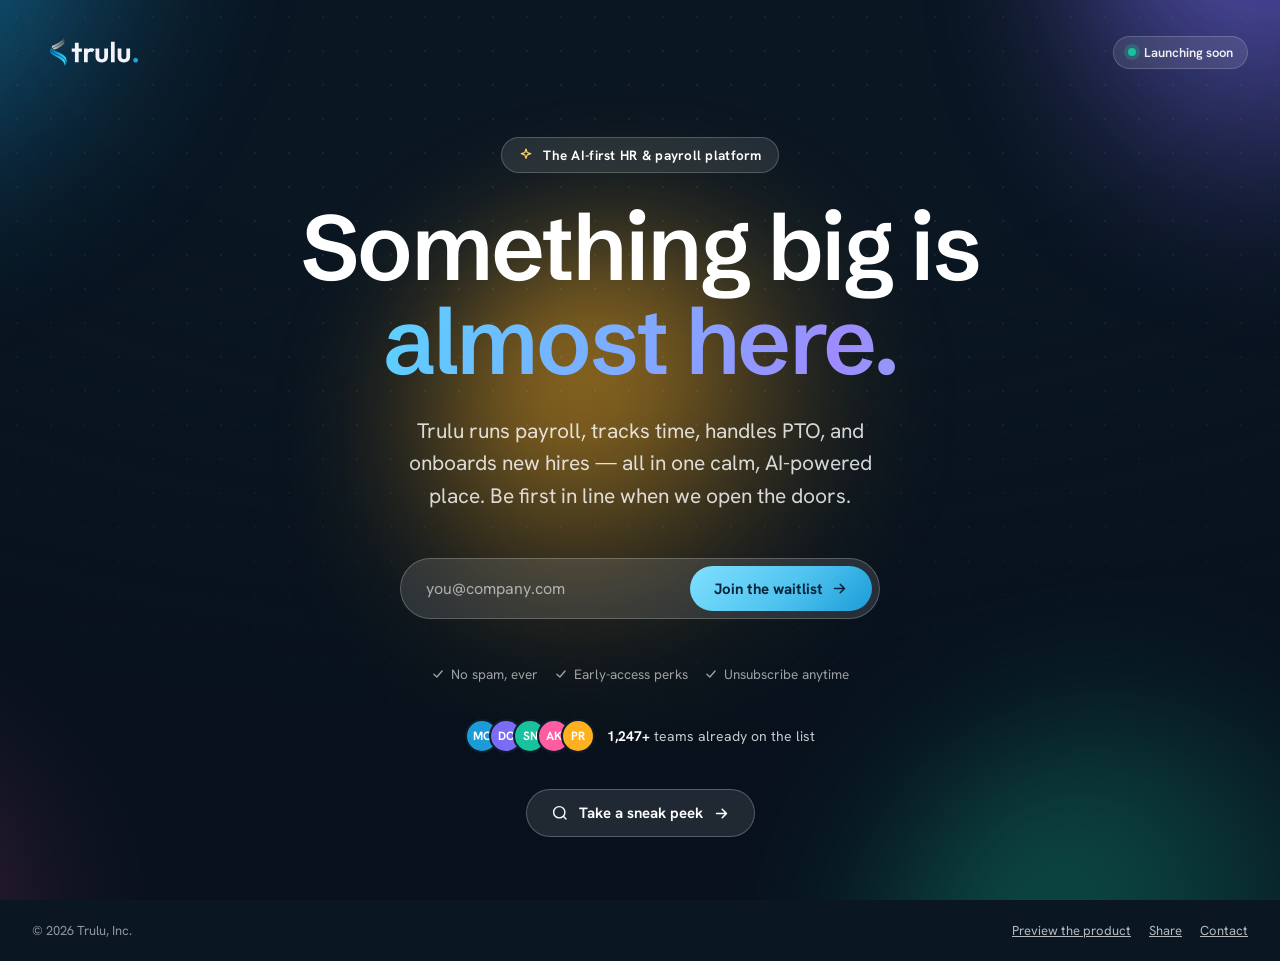
==== index.html @ e3ee56a0 "Implement Trulu Coming Soon + Landing pages as production static site Cleaned up the Claude Design e" ====
<!DOCTYPE html>
<html lang="en" data-theme="dark">
<head>
<meta charset="UTF-8" />
<meta name="viewport" content="width=device-width, initial-scale=1.0" />
<title>Trulu — Coming soon</title>
<meta name="description" content="Trulu is the AI-first HR & payroll platform. Join the waitlist for early access." />
<link rel="preconnect" href="https://fonts.googleapis.com" />
<link rel="preconnect" href="https://fonts.gstatic.com" crossorigin />
<link href="https://fonts.googleapis.com/css2?family=Schibsted+Grotesk:wght@400;500;600;700;800&family=Hanken+Grotesk:wght@400;500;600;700&display=swap" rel="stylesheet" />
<link rel="stylesheet" href="brand.css" />
<link rel="stylesheet" href="coming-soon.css" />
<style>
  :root {
    --font-sans: "Hanken Grotesk", ui-sans-serif, system-ui, sans-serif;
    --font-display: "Schibsted Grotesk", ui-sans-serif, system-ui, sans-serif;
    --primary: #1b9cd8; --primary-strong: #1583b8; --primary-bright: #4fc3ef;
  }
  body { margin: 0; background: #0a1622; }
</style>
</head>
<body>
<div class="cs-root">

  <!-- animated background -->
  <div class="cs-mesh" aria-hidden="true">
    <span class="cs-m1"></span><span class="cs-m2"></span><span class="cs-m3"></span><span class="cs-m4"></span><span class="cs-m5"></span>
  </div>
  <div class="cs-grid" aria-hidden="true"></div>
  <div class="cs-vignette" aria-hidden="true"></div>
  <div class="cs-particles" id="particles" aria-hidden="true"></div>

  <!-- top bar -->
  <header class="cs-top">
    <a class="cs-logo" href="#" aria-label="Trulu">
      <img src="assets/trulu-logo-v4-dark.svg" alt="Trulu" />
    </a>
    <span class="cs-pill"><span class="dot"></span> Launching soon</span>
  </header>

  <!-- main -->
  <main class="cs-main">

    <!-- form view -->
    <div id="csForm" style="display:flex;flex-direction:column;align-items:center;width:100%">
      <span class="cs-eyebrow cs-reveal d1">
        <svg width="16" height="16" viewBox="0 0 24 24" fill="none" stroke="currentColor" stroke-width="1.8" stroke-linecap="round" stroke-linejoin="round"><path d="M12 3l1.8 5.2L19 10l-5.2 1.8L12 17l-1.8-5.2L5 10l5.2-1.8L12 3Z"/></svg>
        The AI-first HR &amp; payroll platform
      </span>

      <h1 class="cs-h1 cs-reveal d2">Something big is <span class="grad">almost here.</span></h1>
      <p class="cs-sub cs-reveal d3">Trulu runs payroll, tracks time, handles PTO, and onboards new hires — all in one calm, AI-powered place. Be first in line when we open the doors.</p>

      <!-- waitlist -->
      <form class="cs-form cs-reveal d5" id="waitForm" novalidate>
        <div class="cs-field">
          <input id="csEmail" type="email" placeholder="you@company.com" autocomplete="email" aria-label="Email address" required />
          <button type="submit" id="csSubmit">Join the waitlist
            <svg width="17" height="17" viewBox="0 0 24 24" fill="none" stroke="currentColor" stroke-width="2.2" stroke-linecap="round" stroke-linejoin="round"><path d="M5 12h14M13 6l6 6-6 6"/></svg>
          </button>
        </div>
        <div class="cs-err" id="csErr"></div>
        <div class="cs-note">
          <span><svg width="14" height="14" viewBox="0 0 24 24" fill="none" stroke="currentColor" stroke-width="2.4" stroke-linecap="round" stroke-linejoin="round"><path d="M5 12.5 10 17l9-10"/></svg> No spam, ever</span>
          <span><svg width="14" height="14" viewBox="0 0 24 24" fill="none" stroke="currentColor" stroke-width="2.4" stroke-linecap="round" stroke-linejoin="round"><path d="M5 12.5 10 17l9-10"/></svg> Early-access perks</span>
          <span><svg width="14" height="14" viewBox="0 0 24 24" fill="none" stroke="currentColor" stroke-width="2.4" stroke-linecap="round" stroke-linejoin="round"><path d="M5 12.5 10 17l9-10"/></svg> Unsubscribe anytime</span>
        </div>
      </form>

      <!-- social proof -->
      <div class="cs-proof cs-reveal d6">
        <div class="cs-avs">
          <span style="background:#1b9cd8">MO</span>
          <span style="background:#7b6cf6">DC</span>
          <span style="background:#18c29c">SN</span>
          <span style="background:#ff5da2">AK</span>
          <span style="background:#ffb020">PR</span>
        </div>
        <p><b id="csCount">1,200+</b> teams already on the list</p>
      </div>

      <a class="cs-explore cs-reveal d6" href="landing.html">
        <svg width="18" height="18" viewBox="0 0 24 24" fill="none" stroke="currentColor" stroke-width="1.9" stroke-linecap="round" stroke-linejoin="round"><circle cx="11" cy="11" r="7.5"/><path d="m20 20-3.2-3.2"/></svg>
        Take a sneak peek
        <svg class="arr" width="17" height="17" viewBox="0 0 24 24" fill="none" stroke="currentColor" stroke-width="2.2" stroke-linecap="round" stroke-linejoin="round"><path d="M5 12h14M13 6l6 6-6 6"/></svg>
      </a>
    </div>

    <!-- success view -->
    <div class="cs-success" id="csSuccess">
      <div class="ring">
        <svg width="44" height="44" viewBox="0 0 24 24" fill="none" stroke="currentColor" stroke-width="2.4" stroke-linecap="round" stroke-linejoin="round"><path d="M5 12.5 10 17l9-10"/></svg>
      </div>
      <h2>You're on the list! 🎉</h2>
      <p id="csSuccessMsg">We'll email <b>you</b> the moment Trulu opens. Keep an eye on your inbox for early-access perks.</p>
      <div class="cs-spot"><span class="n" id="csSpot">#1,248</span><span class="t">your spot in line</span></div>
      <div class="cs-share">
        <a href="#" data-share="x" aria-label="Share on X"><svg width="18" height="18" viewBox="0 0 24 24" fill="currentColor"><path d="M18.2 3h3.3l-7.2 8.2L22.7 21h-6.6l-5.2-6.8L4.9 21H1.6l7.7-8.8L1.3 3H8l4.7 6.2L18.2 3Zm-1.2 16h1.8L7.1 4.9H5.2L17 19Z"/></svg></a>
        <a href="#" data-share="linkedin" aria-label="Share on LinkedIn"><svg width="18" height="18" viewBox="0 0 24 24" fill="currentColor"><path d="M4.98 3.5A2.5 2.5 0 1 0 5 8.5a2.5 2.5 0 0 0-.02-5ZM3 9h4v12H3V9Zm6 0h3.8v1.7h.05c.53-1 1.83-2.05 3.76-2.05C20.4 8.65 22 10.6 22 14.1V21h-4v-6.1c0-1.45-.03-3.3-2-3.3-2 0-2.3 1.57-2.3 3.2V21H9V9Z"/></svg></a>
        <a href="#" data-share="copy" aria-label="Copy link" id="csCopy"><svg width="18" height="18" viewBox="0 0 24 24" fill="none" stroke="currentColor" stroke-width="1.8" stroke-linecap="round" stroke-linejoin="round"><rect x="9" y="9" width="11" height="11" rx="2.5"/><path d="M5 15V5a2 2 0 0 1 2-2h10"/></svg></a>
      </div>
      <a class="cs-explore" href="landing.html" style="margin-top:26px">
        <svg width="18" height="18" viewBox="0 0 24 24" fill="none" stroke="currentColor" stroke-width="1.9" stroke-linecap="round" stroke-linejoin="round"><circle cx="11" cy="11" r="7.5"/><path d="m20 20-3.2-3.2"/></svg>
        Explore the product
        <svg class="arr" width="17" height="17" viewBox="0 0 24 24" fill="none" stroke="currentColor" stroke-width="2.2" stroke-linecap="round" stroke-linejoin="round"><path d="M5 12h14M13 6l6 6-6 6"/></svg>
      </a>
    </div>
    </div>
  </main>

  <!-- footer -->
  <footer class="cs-foot">
    <span>© 2026 Trulu, Inc.</span>
    <div class="links">
      <a href="landing.html">Preview the product</a>
      <a href="#" data-share="copy">Share</a>
      <a href="mailto:hello@trulu.com">Contact</a>
    </div>
  </footer>

  <div class="cs-burst" id="burst" aria-hidden="true"></div>
</div>

<script src="coming-soon.js"></script>
</body>
</html>
---- brand.css ----
/* ============================================================
   TRULU — Brand tokens
   Violet brand (mark #7C5DFF→#643EE9, wordmark #3A1D9E),
   warm near-black canvas #1F1F1E. Finance-grade + friendly + AI-forward.
   ============================================================ */

:root {
  /* Brand violet (overridable by Tweaks via inline --primary / --primary-strong / --primary-soft) */
  --primary:        #6d4ef5;
  --primary-strong: #5734df;
  --primary-deep:   #3a1d9e;   /* wordmark indigo */
  --primary-bright: #7c5dff;   /* top of mark gradient */
  --primary-soft:   #efeafe;   /* tinted surface (light) */
  --primary-soft-2: #e3dafd;
  --on-primary:     #ffffff;

  /* Type */
  --font-sans: "Plus Jakarta Sans", ui-sans-serif, system-ui, sans-serif;
  --font-display: var(--font-sans);
  --font-num:  "Plus Jakarta Sans", ui-sans-serif, system-ui, sans-serif;

  /* Radii */
  --r-xs: 7px;
  --r-sm: 10px;
  --r-md: 14px;
  --r-lg: 18px;
  --r-xl: 24px;
  --r-pill: 999px;

  /* Semantic — low chroma, calm */
  --ok:    #18966a;
  --ok-bg: #e4f5ee;
  --warn:    #b9791a;
  --warn-bg: #fbf0db;
  --bad:    #d6455a;
  --bad-bg: #fce6e9;

  /* Easing */
  --ease: cubic-bezier(.32, .72, 0, 1);
  --bounce: cubic-bezier(.34, 1.56, .64, 1);
}

/* ---------- LIGHT (default) ---------- */
:root, [data-theme="light"] {
  --bg:        #f7f6fa;
  --bg-grad-a: #f3f1fb;
  --bg-grad-b: #f8f7fb;
  --surface:   #ffffff;
  --surface-2: #f4f3f8;
  --surface-3: #ecebf3;
  --border:    #e7e5ef;
  --border-2:  #dedbe9;
  --text:   #1a1722;
  --text-2: #66627a;
  --text-3: #9b97ac;
  --shadow-sm: 0 1px 2px rgba(26,23,34,.05), 0 1px 3px rgba(26,23,34,.04);
  --shadow-md: 0 2px 4px rgba(26,23,34,.04), 0 8px 24px rgba(26,23,34,.06);
  --shadow-lg: 0 4px 8px rgba(26,23,34,.05), 0 24px 48px rgba(60,40,140,.10);
  --primary-soft:   color-mix(in oklab, var(--primary) 11%, #ffffff);
  --primary-soft-2: color-mix(in oklab, var(--primary) 20%, #ffffff);
  --on-soft: color-mix(in oklab, var(--primary) 74%, #15121c);
}

/* ---------- DARK ---------- */
[data-theme="dark"] {
  --bloom: 10%;
  --bloom-sm: 6%;
  --bg:        #141416;
  --bg-grad-a: #19171f;
  --bg-grad-b: #141416;
  --surface:   #1f1e23;
  --surface-2: #26252c;
  --surface-3: #2f2e36;
  --border:    #322f3a;
  --border-2:  #3c3947;
  --text:   #f4f2f9;
  --text-2: #a8a4b6;
  --text-3: #726e80;
  --shadow-sm: 0 1px 2px rgba(0,0,0,.3);
  --shadow-md: 0 2px 6px rgba(0,0,0,.35), 0 10px 30px rgba(0,0,0,.3);
  --shadow-lg: 0 8px 40px rgba(0,0,0,.5);
  --primary-soft:   color-mix(in oklab, var(--primary) 22%, var(--surface));
  --primary-soft-2: color-mix(in oklab, var(--primary) 32%, var(--surface));
  --on-soft: color-mix(in oklab, var(--primary) 52%, #ffffff);
  --ok-bg: #133227;
  --warn-bg: #34280f;
  --bad-bg: #361a20;
}

* { box-sizing: border-box; }
html, body { margin: 0; padding: 0; }
body {
  font-family: var(--font-sans);
  background: var(--bg);
  color: var(--text);
  -webkit-font-smoothing: antialiased;
  text-rendering: optimizeLegibility;
}
.tnum { font-variant-numeric: tabular-nums; font-feature-settings: "tnum" 1; }

::-webkit-scrollbar { width: 10px; height: 10px; }
::-webkit-scrollbar-thumb { background: var(--border-2); border-radius: 99px; border: 3px solid transparent; background-clip: padding-box; }
::-webkit-scrollbar-thumb:hover { background: var(--text-3); background-clip: padding-box; border: 3px solid transparent; }

/* shared atoms */
.card {
  background: var(--surface);
  border: 1px solid var(--border);
  border-radius: var(--r-lg);
  box-shadow: var(--shadow-sm);
}
.pill {
  display: inline-flex; align-items: center; gap: 6px;
  border-radius: var(--r-pill);
  font-weight: 600; font-size: 12px; line-height: 1;
  padding: 5px 10px;
}
.btn {
  display: inline-flex; align-items: center; justify-content: center; gap: 8px;
  font-family: var(--font-sans); font-weight: 650; font-size: 14px;
  border-radius: var(--r-sm); border: 1px solid transparent;
  padding: 10px 16px; cursor: pointer; white-space: nowrap;
  transition: transform .12s var(--ease), background .15s, box-shadow .15s, border-color .15s;
}
.btn:active { transform: translateY(1px) scale(.99); }
.btn-primary {
  background: linear-gradient(135deg, var(--primary-bright), var(--primary) 55%, var(--primary-strong)); color: var(--on-primary);
  box-shadow: 0 2px 8px color-mix(in oklab, var(--primary) 35%, transparent), inset 0 1px 0 rgba(255,255,255,.25);
}
.btn-primary:hover { filter: saturate(1.1) brightness(1.04); box-shadow: 0 6px 20px color-mix(in oklab, var(--primary) 45%, transparent); transform: translateY(-1px); }
.btn-ghost { background: var(--surface-2); color: var(--text); border-color: var(--border); }
.btn-ghost:hover { background: var(--surface-3); }
.btn-quiet { background: transparent; color: var(--text-2); }
.btn-quiet:hover { background: var(--surface-2); color: var(--text); }

.focus-ring:focus-visible { outline: 2px solid var(--primary); outline-offset: 2px; }
---- coming-soon.css ----
/* ============================================================
   TRULU — Coming Soon + Waitlist. Reuses brand.css tokens.
   Rich animated background, email capture.
   ============================================================ */

.cs-root {
  min-height: 100dvh; position: relative; overflow: hidden;
  display: flex; flex-direction: column;
  font-family: var(--font-sans); color: #fff;
  background: #0a1622;
}

/* ---------- Animated mesh-gradient background ---------- */
.cs-mesh { position: absolute; inset: -20%; z-index: 0; filter: blur(0px); }
.cs-mesh span { position: absolute; border-radius: 50%; filter: blur(80px); opacity: .9; will-change: transform; }
.cs-m1 { width: 46vw; height: 46vw; top: -8%; left: -6%;  background: radial-gradient(circle at 30% 30%, #1b9cd8, transparent 68%); }
.cs-m2 { width: 50vw; height: 50vw; top: -14%; right: -10%; background: radial-gradient(circle at 30% 30%, #7b6cf6, transparent 68%); }
.cs-m3 { width: 44vw; height: 44vw; bottom: -16%; right: 6%; background: radial-gradient(circle at 30% 30%, #18c29c, transparent 68%); opacity: .8; }
.cs-m4 { width: 40vw; height: 40vw; bottom: -14%; left: -8%; background: radial-gradient(circle at 30% 30%, #ff5da2, transparent 68%); opacity: .65; }
.cs-m5 { width: 34vw; height: 34vw; top: 34%; left: 38%; background: radial-gradient(circle at 30% 30%, #ffb020, transparent 70%); opacity: .5; }

/* faint dot grid + vignette over the mesh */
.cs-grid { position: absolute; inset: 0; z-index: 1; pointer-events: none;
  background-image: radial-gradient(rgba(255,255,255,.13) 1px, transparent 1.4px); background-size: 34px 34px;
  mask-image: radial-gradient(120% 90% at 50% 30%, #000 25%, transparent 78%); opacity: .5; }
.cs-vignette { position: absolute; inset: 0; z-index: 1; pointer-events: none;
  background: radial-gradient(120% 80% at 50% 0%, transparent 40%, rgba(6,14,24,.55) 100%); }

/* floating particles */
.cs-particles { position: absolute; inset: 0; z-index: 2; pointer-events: none; overflow: hidden; }
.cs-particles i { position: absolute; bottom: -20px; width: 8px; height: 8px; border-radius: 50%; opacity: .0;
  background: #fff; box-shadow: 0 0 8px currentColor; }

/* ---------- Layout ---------- */
.cs-top { position: relative; z-index: 5; display: flex; align-items: center; justify-content: space-between; padding: 26px 32px; }
.cs-logo { height: 52px; display: flex; align-items: center; }
.cs-logo img { height: 100%; width: auto; display: block; }
.cs-pill { display: inline-flex; align-items: center; gap: 8px; padding: 7px 14px; border-radius: var(--r-pill);
  background: rgba(255,255,255,.1); border: 1px solid rgba(255,255,255,.18); backdrop-filter: blur(8px);
  font-size: 13px; font-weight: 600; color: rgba(255,255,255,.92); }
.cs-pill .dot { width: 8px; height: 8px; border-radius: 50%; background: #18c29c; box-shadow: 0 0 0 4px rgba(24,194,156,.25); }

.cs-main { position: relative; z-index: 5; flex: 1; display: flex; flex-direction: column; align-items: center; justify-content: center;
  text-align: center; padding: 30px 24px 60px; }
.cs-eyebrow { display: inline-flex; align-items: center; gap: 9px; padding: 8px 16px; border-radius: var(--r-pill);
  background: rgba(255,255,255,.1); border: 1px solid rgba(255,255,255,.2); backdrop-filter: blur(8px);
  font-size: 13.5px; font-weight: 650; letter-spacing: .02em; color: #fff; margin-bottom: 28px; }
.cs-eyebrow svg { color: #ffd66b; }

.cs-h1 { font-family: var(--font-display); font-weight: 600; letter-spacing: -.03em; line-height: 1.02;
  font-size: clamp(42px, 8vw, 92px); max-width: 15ch; margin: 0; }
.cs-h1 .grad { background: linear-gradient(110deg, #5ad2ff, #9d8bff 45%, #5be7c4 90%);
  -webkit-background-clip: text; background-clip: text; -webkit-text-fill-color: transparent; }
.cs-sub { font-size: clamp(16px, 2.1vw, 21px); color: rgba(255,255,255,.82); max-width: 56ch; margin: 26px auto 0; line-height: 1.55; text-wrap: balance; }

/* ---------- Waitlist form ---------- */
.cs-form { margin-top: 46px; width: 100%; max-width: 480px; }
.cs-join { display: inline-flex; align-items: center; justify-content: center; gap: 10px; cursor: pointer;
  border: none; border-radius: var(--r-pill); font-family: var(--font-sans); font-weight: 700; font-size: 17px;
  color: #0a2236; padding: 16px 36px; background: linear-gradient(135deg, #7fe0ff, #4fc3ef 55%, #1b9cd8);
  box-shadow: 0 10px 30px rgba(79,195,239,.35); transition: transform .16s var(--bounce), box-shadow .2s; }
.cs-join:hover { transform: translateY(-2px); box-shadow: 0 16px 40px rgba(79,195,239,.5); }
.cs-join:active { transform: translateY(1px); }
.cs-join:disabled { opacity: .75; cursor: default; transform: none; }
.cs-field { display: flex; gap: 8px; padding: 7px; border-radius: var(--r-pill);
  background: rgba(255,255,255,.12); border: 1px solid rgba(255,255,255,.22); backdrop-filter: blur(12px);
  transition: border-color .2s, box-shadow .2s; }
.cs-field:focus-within { border-color: rgba(90,210,255,.7); box-shadow: 0 0 0 4px rgba(90,210,255,.18); }
.cs-field input { flex: 1; border: none; outline: none; background: transparent; font-family: var(--font-sans);
  font-size: 16px; color: #fff; padding: 12px 18px; min-width: 0; }
.cs-field input::placeholder { color: rgba(255,255,255,.6); }
.cs-field button { flex: 0 0 auto; border: none; cursor: pointer; border-radius: var(--r-pill);
  font-family: var(--font-sans); font-weight: 700; font-size: 15px; color: #0a2236; padding: 0 24px;
  background: linear-gradient(135deg, #7fe0ff, #4fc3ef 55%, #1b9cd8); transition: transform .14s var(--bounce), box-shadow .2s; white-space: nowrap;
  display: inline-flex; align-items: center; gap: 8px; }
.cs-field button:hover { transform: translateY(-1px); box-shadow: 0 8px 24px rgba(79,195,239,.5); }
.cs-field button:active { transform: translateY(1px); }
.cs-field button:disabled { opacity: .7; cursor: default; transform: none; }
.cs-note { font-size: 13.5px; color: rgba(255,255,255,.6); margin-top: 16px; display: flex; gap: 16px; justify-content: center; flex-wrap: wrap; }
.cs-note span { display: inline-flex; align-items: center; gap: 6px; }
.cs-err { color: #ffb3b3; font-size: 13.5px; margin-top: 12px; min-height: 18px; transition: opacity .2s; }

/* social proof avatars */
.cs-proof { display: flex; align-items: center; gap: 12px; justify-content: center; margin-top: 30px; }
.cs-avs { display: flex; }
.cs-avs span { width: 34px; height: 34px; border-radius: 50%; border: 2px solid #0d1d2c; margin-left: -10px;
  display: grid; place-items: center; color: #fff; font-size: 12px; font-weight: 700; }
.cs-avs span:first-child { margin-left: 0; }
.cs-proof p { font-size: 14px; color: rgba(255,255,255,.78); }
.cs-proof b { color: #fff; }

/* explore / sneak-peek button */
.cs-explore { display: inline-flex; align-items: center; gap: 10px; margin-top: 30px;
  padding: 13px 24px; border-radius: var(--r-pill); cursor: pointer;
  background: rgba(255,255,255,.1); border: 1px solid rgba(255,255,255,.24); backdrop-filter: blur(10px);
  color: #fff; font-family: var(--font-sans); font-weight: 650; font-size: 15px; text-decoration: none;
  transition: background .18s, border-color .18s, transform .18s var(--bounce), box-shadow .2s; }
.cs-explore:hover { background: rgba(255,255,255,.18); border-color: rgba(127,224,255,.6);
  transform: translateY(-2px); box-shadow: 0 10px 28px rgba(79,195,239,.28); }
.cs-explore .arr { transition: transform .2s var(--ease); }
.cs-explore:hover .arr { transform: translateX(4px); }

/* ---------- Success state ---------- */
.cs-success { display: none; flex-direction: column; align-items: center; }
.cs-success.show { display: flex; animation: cs-pop .5s var(--bounce) both; }
.cs-success .ring { width: 88px; height: 88px; border-radius: 50%; display: grid; place-items: center; margin-bottom: 24px;
  background: rgba(24,194,156,.16); border: 1px solid rgba(24,194,156,.4); color: #41e0b4; }
.cs-success h2 { font-family: var(--font-display); font-weight: 600; font-size: clamp(30px, 5vw, 46px); margin: 0; }
.cs-success p { font-size: 17px; color: rgba(255,255,255,.8); margin-top: 14px; max-width: 44ch; }
.cs-spot { display: inline-flex; align-items: baseline; gap: 8px; margin-top: 24px; padding: 12px 22px; border-radius: var(--r-pill);
  background: rgba(255,255,255,.1); border: 1px solid rgba(255,255,255,.2); }
.cs-spot .n { font-family: var(--font-display); font-weight: 700; font-size: 26px;
  background: linear-gradient(180deg, #7fe0ff, #5be7c4); -webkit-background-clip: text; background-clip: text; -webkit-text-fill-color: transparent; }
.cs-spot .t { font-size: 14px; color: rgba(255,255,255,.7); }
.cs-share { display: flex; gap: 10px; margin-top: 26px; }
.cs-share a { width: 42px; height: 42px; border-radius: 12px; display: grid; place-items: center; color: #fff;
  background: rgba(255,255,255,.1); border: 1px solid rgba(255,255,255,.18); transition: background .15s, transform .15s; }
.cs-share a:hover { background: rgba(255,255,255,.2); transform: translateY(-2px); }

/* ---------- Footer ---------- */
.cs-foot { position: relative; z-index: 5; display: flex; align-items: center; justify-content: space-between;
  padding: 22px 32px; font-size: 13px; color: rgba(255,255,255,.55); flex-wrap: wrap; gap: 12px; }
.cs-foot a { color: rgba(255,255,255,.7); }
.cs-foot a:hover { color: #fff; }
.cs-foot .links { display: flex; gap: 18px; }

/* ---------- Confetti burst (on submit) ---------- */
.cs-burst { position: fixed; inset: 0; z-index: 30; pointer-events: none; overflow: hidden; }
.cs-burst i { position: absolute; top: 46%; left: 50%; width: 10px; height: 14px; border-radius: 2px; opacity: 0; }

/* ---------- Animations ---------- */
@media (prefers-reduced-motion: no-preference) {
  .cs-m1 { animation: cs-d1 22s ease-in-out infinite; }
  .cs-m2 { animation: cs-d2 26s ease-in-out infinite; }
  .cs-m3 { animation: cs-d3 30s ease-in-out infinite; }
  .cs-m4 { animation: cs-d4 24s ease-in-out infinite; }
  .cs-m5 { animation: cs-d5 18s ease-in-out infinite; }
  .cs-particles i { animation: cs-rise linear infinite; }
  .cs-reveal { opacity: 0; animation: cs-up .8s var(--ease) forwards; }
  .cs-reveal.d1 { animation-delay: .08s; } .cs-reveal.d2 { animation-delay: .18s; }
  .cs-reveal.d3 { animation-delay: .30s; } .cs-reveal.d4 { animation-delay: .44s; }
  .cs-reveal.d5 { animation-delay: .58s; } .cs-reveal.d6 { animation-delay: .72s; }
  .cs-h1 .grad { background-size: 200% auto; animation: cs-shimmer 6s linear infinite; }
}
/* freeze/no-JS safety: ensure content is visible if animations never run */
.no-anim .cs-reveal, .cs-static .cs-reveal { opacity: 1 !important; animation: none !important; }

@keyframes cs-up { from { opacity: 0; transform: translateY(28px); } to { opacity: 1; transform: none; } }
@keyframes cs-pop { 0% { transform: scale(.94); } 60% { transform: scale(1.02); } 100% { transform: none; } }
@keyframes cs-shimmer { to { background-position: 200% center; } }
@keyframes cs-rise { 0% { transform: translateY(0) translateX(0); opacity: 0; } 8% { opacity: .8; } 92% { opacity: .7; } 100% { transform: translateY(-108vh) translateX(var(--drift, 30px)); opacity: 0; } }
@keyframes cs-d1 { 50% { transform: translate(8vw, 5vh) scale(1.12); } }
@keyframes cs-d2 { 50% { transform: translate(-7vw, 6vh) scale(1.1); } }
@keyframes cs-d3 { 50% { transform: translate(-6vw, -5vh) scale(1.14); } }
@keyframes cs-d4 { 50% { transform: translate(6vw, -6vh) scale(1.08); } }
@keyframes cs-d5 { 50% { transform: translate(5vw, 4vh) scale(1.18); } }

/* ---------- Responsive ---------- */
@media (max-width: 620px) {
  .cs-top { padding: 20px; }
  .cs-field { flex-direction: column; border-radius: var(--r-lg); padding: 10px; gap: 10px; }
  .cs-field input { text-align: center; }
  .cs-field button { padding: 13px; justify-content: center; }
  .cs-foot { justify-content: center; text-align: center; }
}
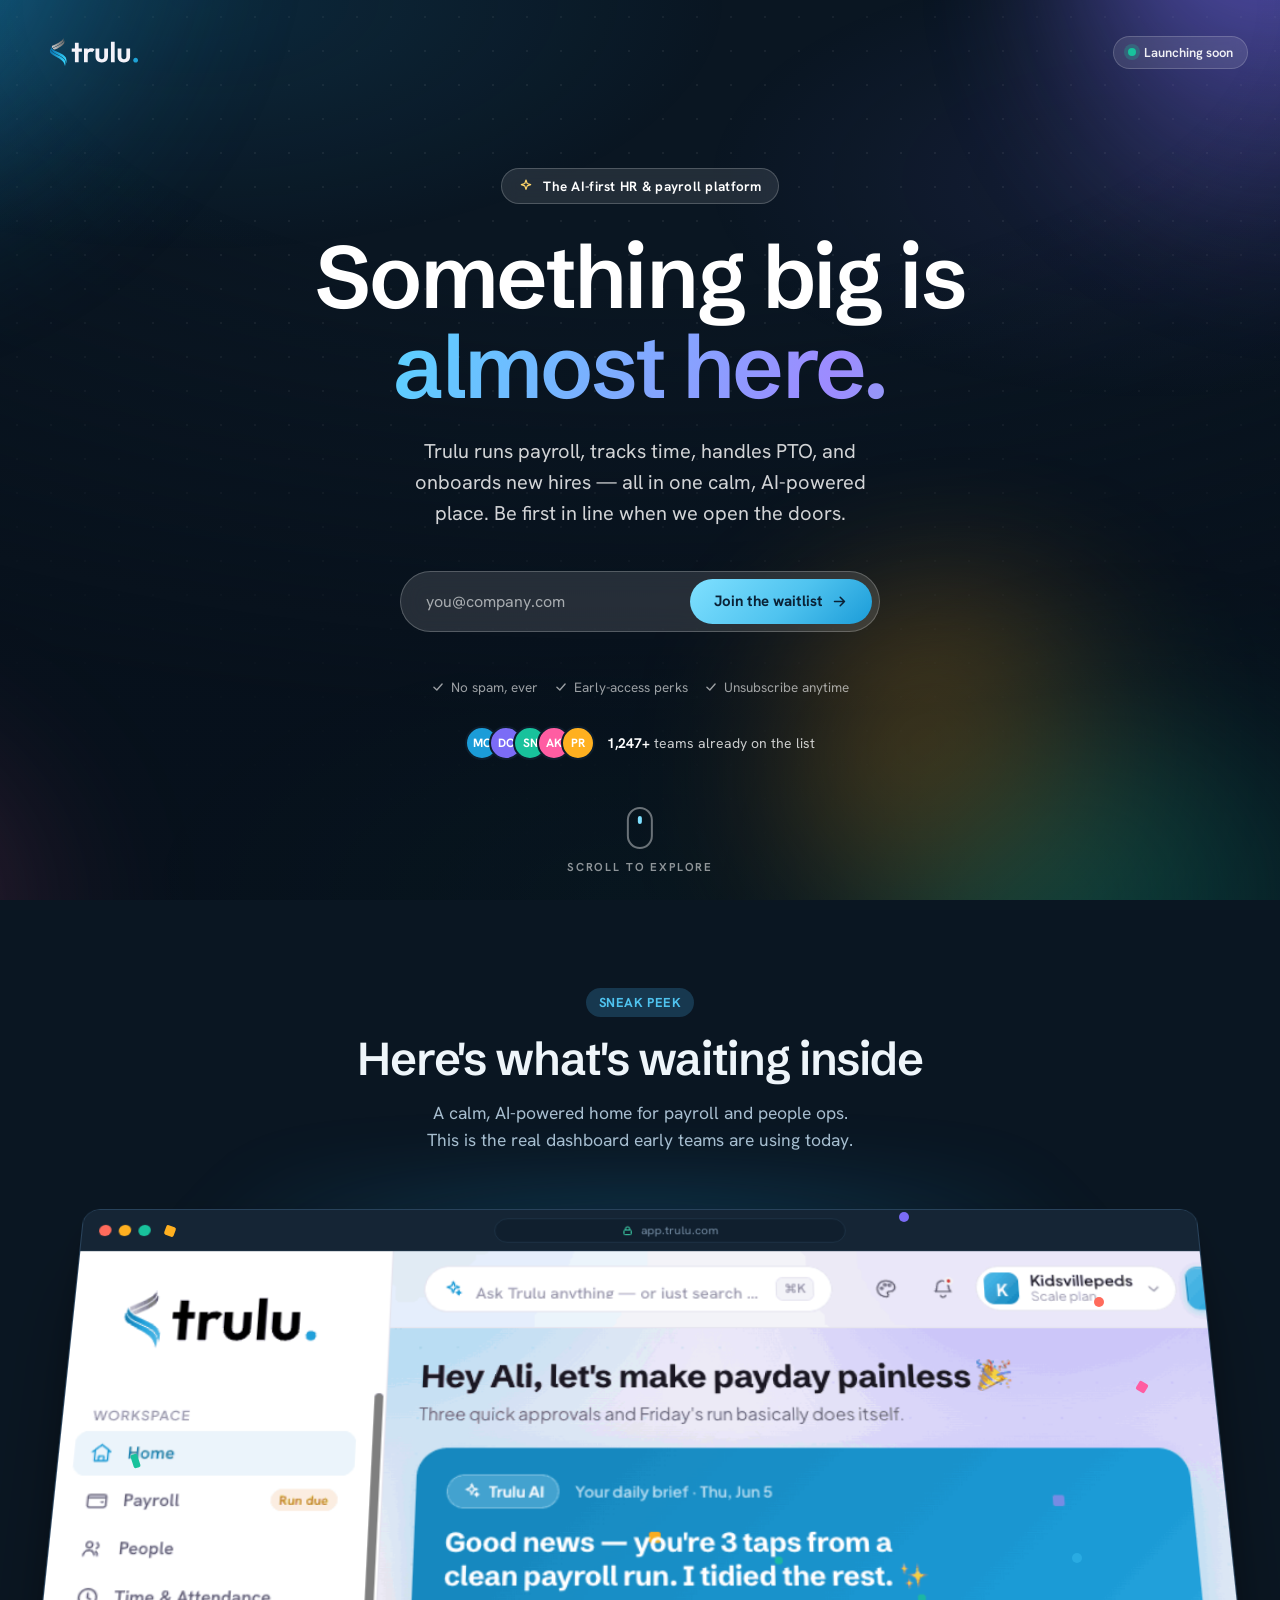
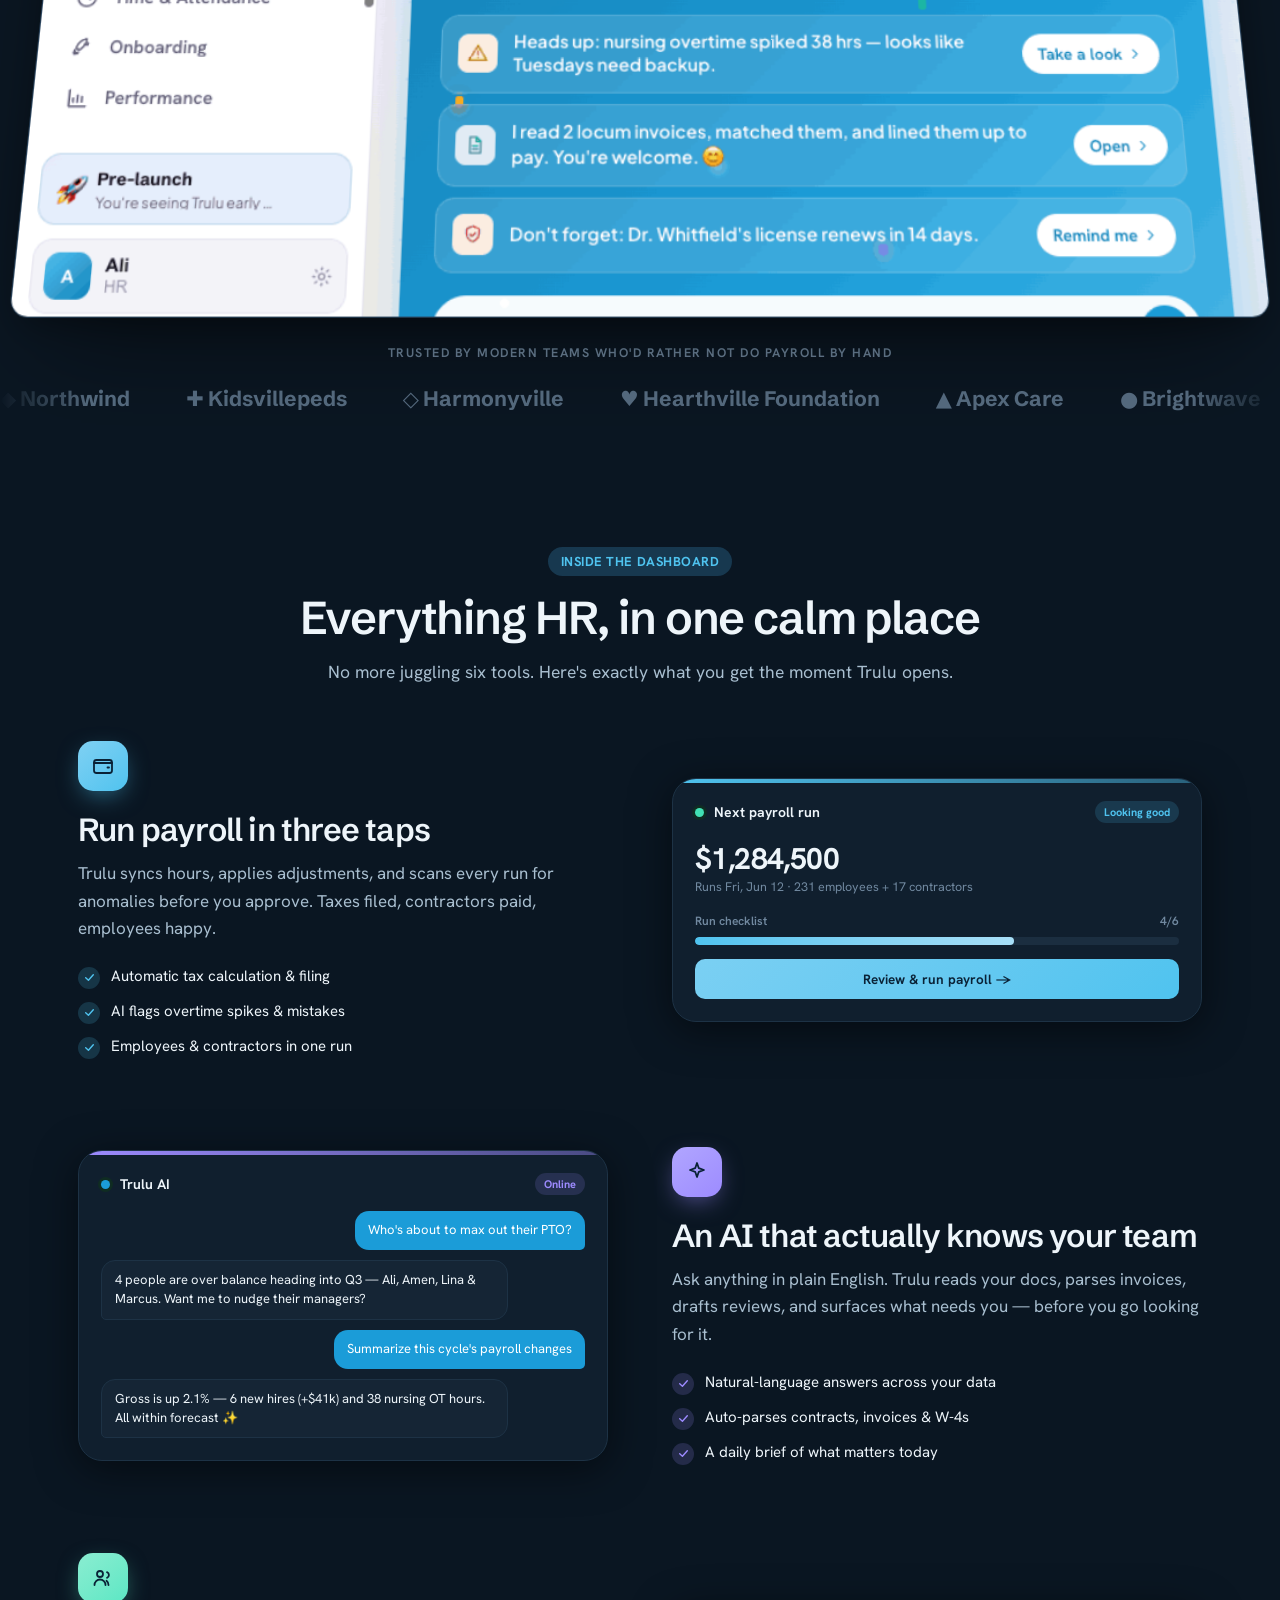
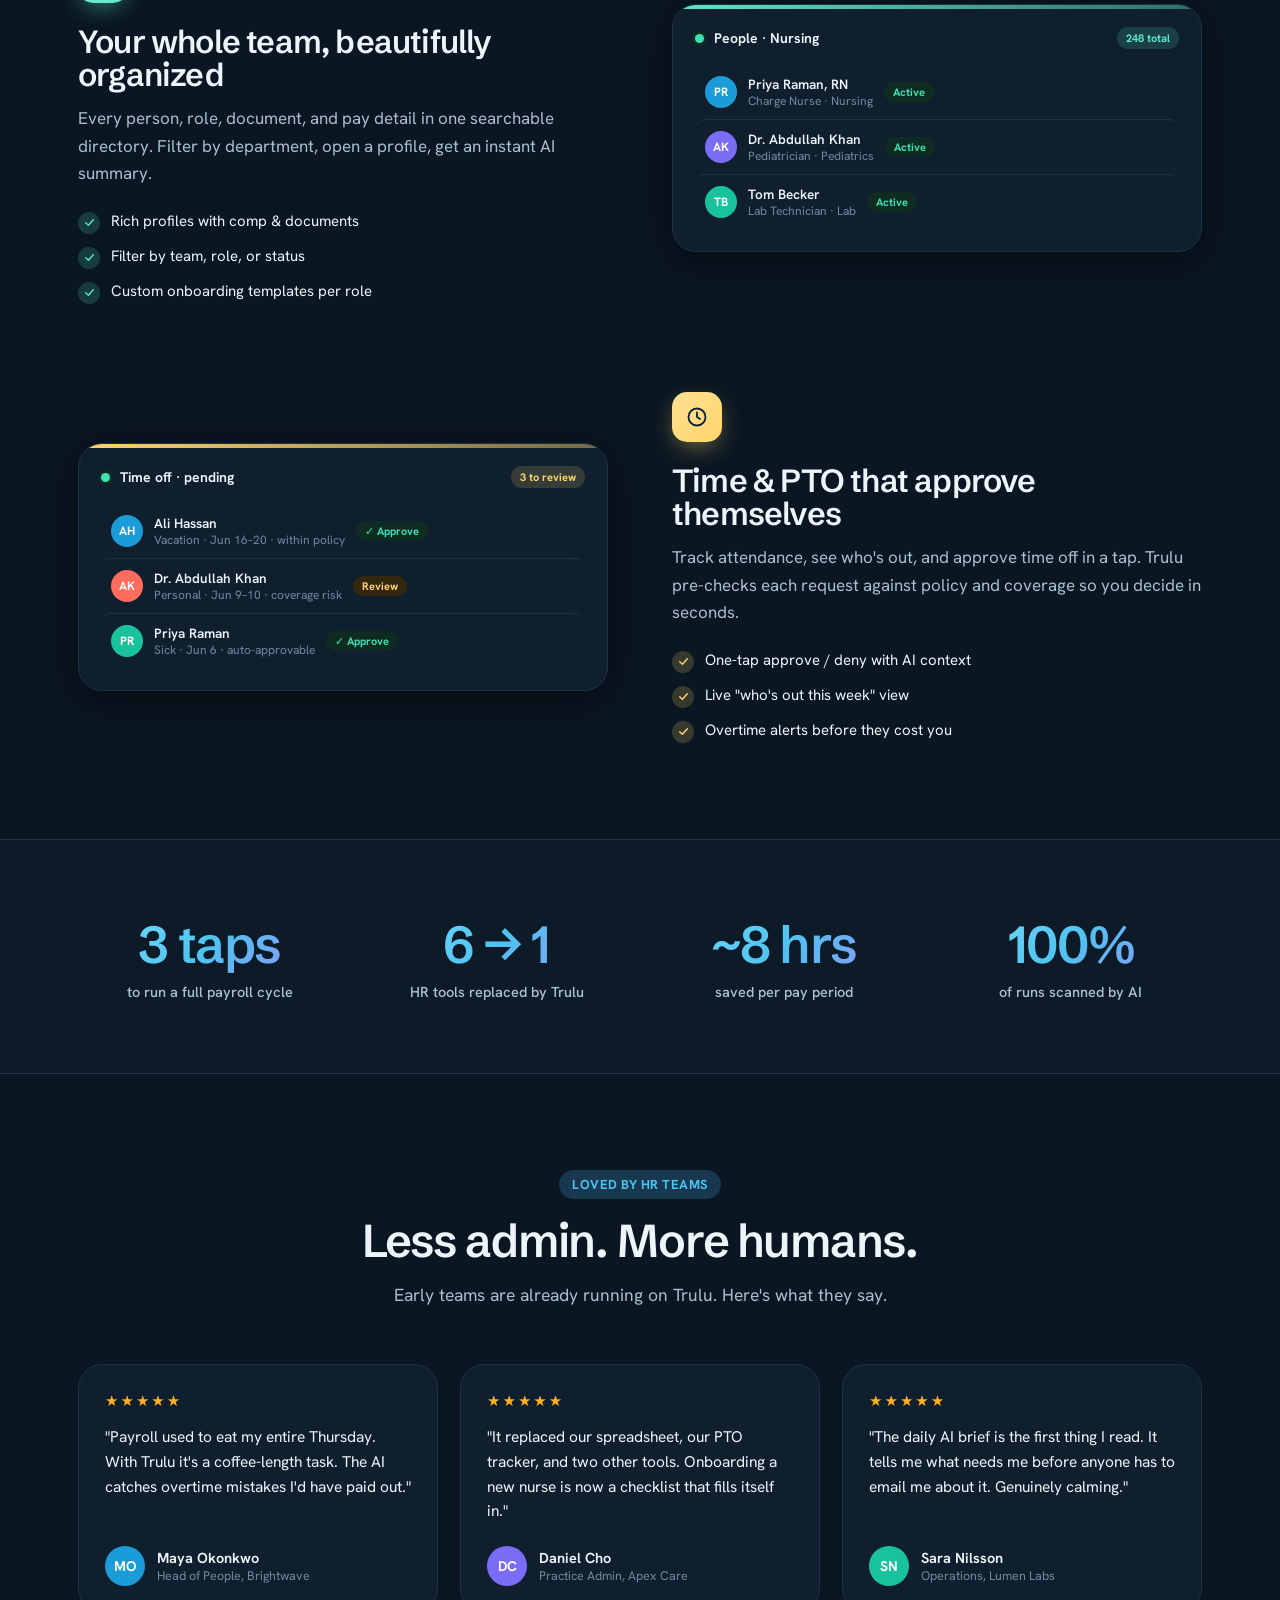
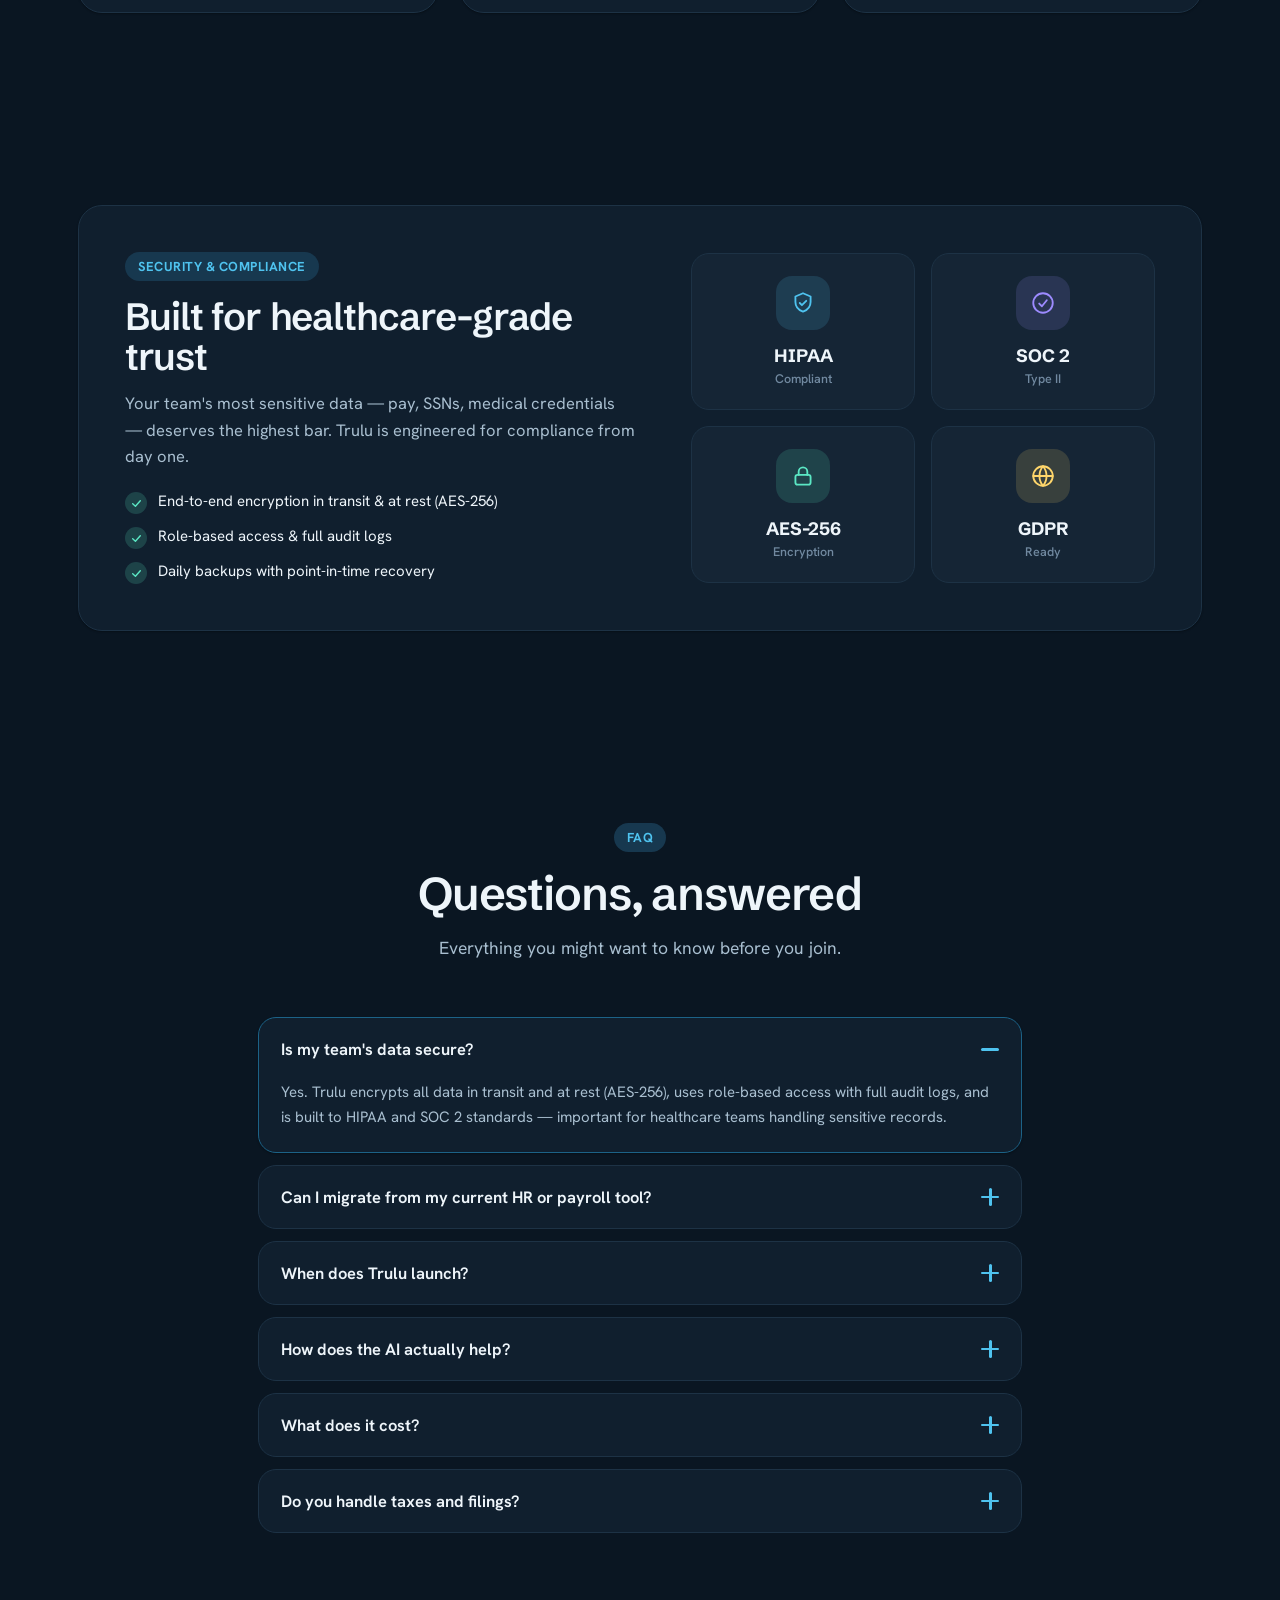
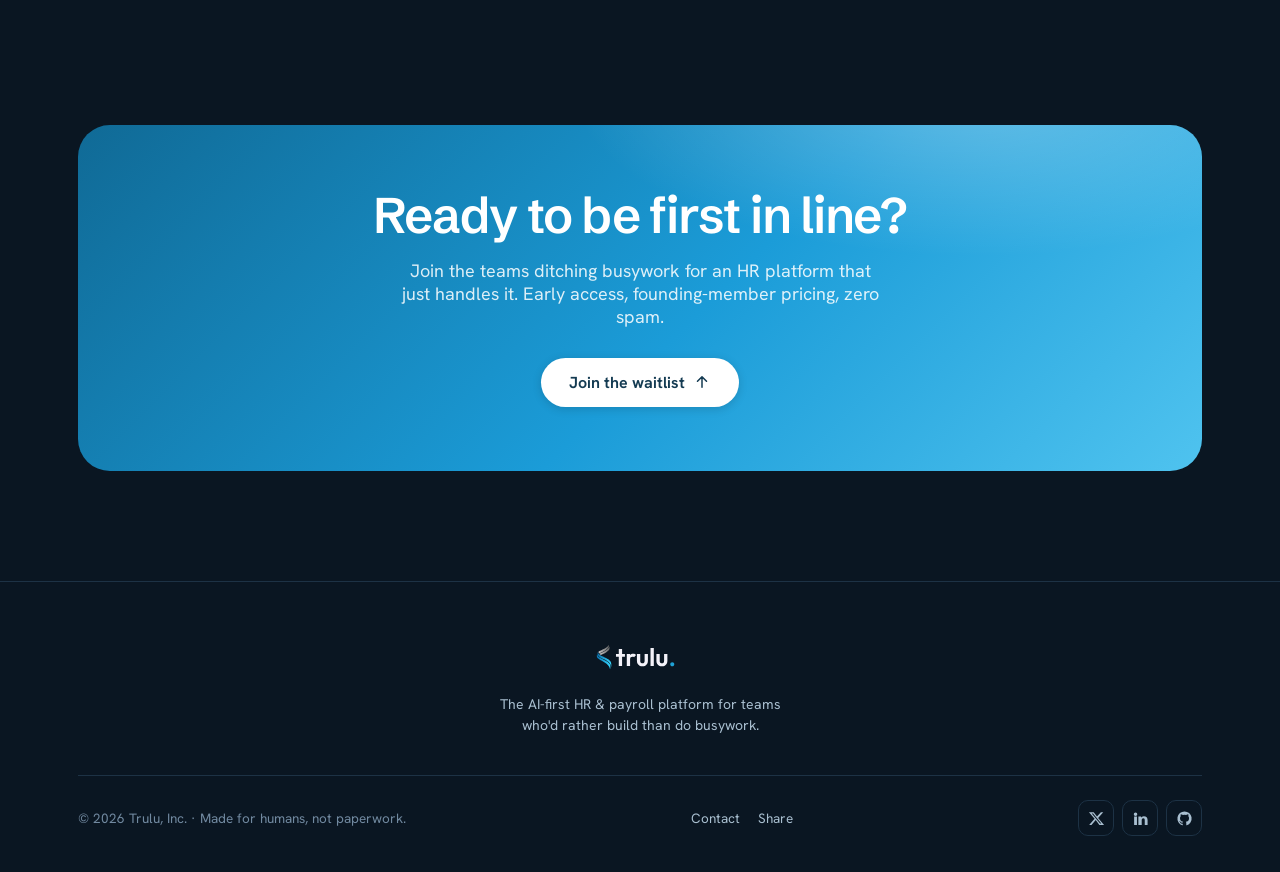
==== commit b62f2cdf: "Redesign as unified single-page scroll experience Merge the Coming Soon and Landing pages into one p" ====
--- a/index.html
+++ b/index.html
@@ -4,25 +4,33 @@
 <meta charset="UTF-8" />
 <meta name="viewport" content="width=device-width, initial-scale=1.0" />
 <title>Trulu — Coming soon</title>
-<meta name="description" content="Trulu is the AI-first HR & payroll platform. Join the waitlist for early access." />
+<meta name="description" content="Trulu is the AI-first HR & payroll platform. Join the waitlist, then scroll to see what's waiting inside." />
 <link rel="preconnect" href="https://fonts.googleapis.com" />
 <link rel="preconnect" href="https://fonts.gstatic.com" crossorigin />
-<link href="https://fonts.googleapis.com/css2?family=Schibsted+Grotesk:wght@400;500;600;700;800&family=Hanken+Grotesk:wght@400;500;600;700&display=swap" rel="stylesheet" />
+<link href="https://fonts.googleapis.com/css2?family=Schibsted+Grotesk:wght@400;500;600;700;800&family=Hanken+Grotesk:wght@400;500;600;700;800&display=swap" rel="stylesheet" />
 <link rel="stylesheet" href="brand.css" />
-<link rel="stylesheet" href="coming-soon.css" />
-<style>
-  :root {
-    --font-sans: "Hanken Grotesk", ui-sans-serif, system-ui, sans-serif;
-    --font-display: "Schibsted Grotesk", ui-sans-serif, system-ui, sans-serif;
-    --primary: #1b9cd8; --primary-strong: #1583b8; --primary-bright: #4fc3ef;
-  }
-  body { margin: 0; background: #0a1622; }
-</style>
+<link rel="stylesheet" href="site.css" />
 </head>
-<body>
-<div class="cs-root">
-
-  <!-- animated background -->
+<body id="top">
+
+<!-- sticky nav — slides in after the hero -->
+<nav class="site-nav" id="siteNav" aria-label="Site">
+  <div class="wrap">
+    <a class="nav-logo" href="#top" aria-label="Trulu home">
+      <img src="assets/trulu-logo-v4-dark.svg" alt="Trulu" />
+    </a>
+    <div class="nav-links">
+      <a href="#product">Product</a>
+      <a href="#features">Features</a>
+      <a href="#security">Security</a>
+      <a href="#faq">FAQ</a>
+    </div>
+    <button class="btn btn-primary nav-cta" data-scroll-top>Join the waitlist</button>
+  </div>
+</nav>
+
+<!-- ============ HERO — coming soon + waitlist (100vh) ============ -->
+<header class="hero" id="hero">
   <div class="cs-mesh" aria-hidden="true">
     <span class="cs-m1"></span><span class="cs-m2"></span><span class="cs-m3"></span><span class="cs-m4"></span><span class="cs-m5"></span>
   </div>
@@ -30,19 +38,16 @@
   <div class="cs-vignette" aria-hidden="true"></div>
   <div class="cs-particles" id="particles" aria-hidden="true"></div>
 
-  <!-- top bar -->
-  <header class="cs-top">
-    <a class="cs-logo" href="#" aria-label="Trulu">
+  <div class="cs-top">
+    <a class="cs-logo" href="#top" aria-label="Trulu">
       <img src="assets/trulu-logo-v4-dark.svg" alt="Trulu" />
     </a>
     <span class="cs-pill"><span class="dot"></span> Launching soon</span>
-  </header>
-
-  <!-- main -->
-  <main class="cs-main">
-
+  </div>
+
+  <div class="cs-main">
     <!-- form view -->
-    <div id="csForm" style="display:flex;flex-direction:column;align-items:center;width:100%">
+    <div id="csForm" class="cs-stack">
       <span class="cs-eyebrow cs-reveal d1">
         <svg width="16" height="16" viewBox="0 0 24 24" fill="none" stroke="currentColor" stroke-width="1.8" stroke-linecap="round" stroke-linejoin="round"><path d="M12 3l1.8 5.2L19 10l-5.2 1.8L12 17l-1.8-5.2L5 10l5.2-1.8L12 3Z"/></svg>
         The AI-first HR &amp; payroll platform
@@ -51,8 +56,7 @@
       <h1 class="cs-h1 cs-reveal d2">Something big is <span class="grad">almost here.</span></h1>
       <p class="cs-sub cs-reveal d3">Trulu runs payroll, tracks time, handles PTO, and onboards new hires — all in one calm, AI-powered place. Be first in line when we open the doors.</p>
 
-      <!-- waitlist -->
-      <form class="cs-form cs-reveal d5" id="waitForm" novalidate>
+      <form class="cs-form cs-reveal d4" id="waitForm" novalidate>
         <div class="cs-field">
           <input id="csEmail" type="email" placeholder="you@company.com" autocomplete="email" aria-label="Email address" required />
           <button type="submit" id="csSubmit">Join the waitlist
@@ -67,8 +71,7 @@
         </div>
       </form>
 
-      <!-- social proof -->
-      <div class="cs-proof cs-reveal d6">
+      <div class="cs-proof cs-reveal d5">
         <div class="cs-avs">
           <span style="background:#1b9cd8">MO</span>
           <span style="background:#7b6cf6">DC</span>
@@ -78,12 +81,6 @@
         </div>
         <p><b id="csCount">1,200+</b> teams already on the list</p>
       </div>
-
-      <a class="cs-explore cs-reveal d6" href="landing.html">
-        <svg width="18" height="18" viewBox="0 0 24 24" fill="none" stroke="currentColor" stroke-width="1.9" stroke-linecap="round" stroke-linejoin="round"><circle cx="11" cy="11" r="7.5"/><path d="m20 20-3.2-3.2"/></svg>
-        Take a sneak peek
-        <svg class="arr" width="17" height="17" viewBox="0 0 24 24" fill="none" stroke="currentColor" stroke-width="2.2" stroke-linecap="round" stroke-linejoin="round"><path d="M5 12h14M13 6l6 6-6 6"/></svg>
-      </a>
     </div>
 
     <!-- success view -->
@@ -99,28 +96,310 @@
         <a href="#" data-share="linkedin" aria-label="Share on LinkedIn"><svg width="18" height="18" viewBox="0 0 24 24" fill="currentColor"><path d="M4.98 3.5A2.5 2.5 0 1 0 5 8.5a2.5 2.5 0 0 0-.02-5ZM3 9h4v12H3V9Zm6 0h3.8v1.7h.05c.53-1 1.83-2.05 3.76-2.05C20.4 8.65 22 10.6 22 14.1V21h-4v-6.1c0-1.45-.03-3.3-2-3.3-2 0-2.3 1.57-2.3 3.2V21H9V9Z"/></svg></a>
         <a href="#" data-share="copy" aria-label="Copy link" id="csCopy"><svg width="18" height="18" viewBox="0 0 24 24" fill="none" stroke="currentColor" stroke-width="1.8" stroke-linecap="round" stroke-linejoin="round"><rect x="9" y="9" width="11" height="11" rx="2.5"/><path d="M5 15V5a2 2 0 0 1 2-2h10"/></svg></a>
       </div>
-      <a class="cs-explore" href="landing.html" style="margin-top:26px">
+      <a class="cs-explore" href="#product">
         <svg width="18" height="18" viewBox="0 0 24 24" fill="none" stroke="currentColor" stroke-width="1.9" stroke-linecap="round" stroke-linejoin="round"><circle cx="11" cy="11" r="7.5"/><path d="m20 20-3.2-3.2"/></svg>
-        Explore the product
-        <svg class="arr" width="17" height="17" viewBox="0 0 24 24" fill="none" stroke="currentColor" stroke-width="2.2" stroke-linecap="round" stroke-linejoin="round"><path d="M5 12h14M13 6l6 6-6 6"/></svg>
+        See what's waiting inside
+        <svg class="arr" width="17" height="17" viewBox="0 0 24 24" fill="none" stroke="currentColor" stroke-width="2.2" stroke-linecap="round" stroke-linejoin="round"><path d="M12 5v14M6 13l6 6 6-6"/></svg>
       </a>
     </div>
-    </div>
-  </main>
-
-  <!-- footer -->
-  <footer class="cs-foot">
-    <span>© 2026 Trulu, Inc.</span>
-    <div class="links">
-      <a href="landing.html">Preview the product</a>
-      <a href="#" data-share="copy">Share</a>
-      <a href="mailto:hello@trulu.com">Contact</a>
-    </div>
-  </footer>
-
-  <div class="cs-burst" id="burst" aria-hidden="true"></div>
-</div>
-
-<script src="coming-soon.js"></script>
+  </div>
+
+  <a class="cs-scroll" href="#product" aria-label="Scroll down to explore">
+    <span class="mouse"><i></i></span>
+    Scroll to explore
+  </a>
+</header>
+
+<main>
+
+  <!-- ============ PRODUCT SHOT ============ -->
+  <section class="shot-sec" id="product">
+    <div class="wrap">
+      <div class="sec-head reveal">
+        <span class="sec-kicker">Sneak peek</span>
+        <h2>Here's what's waiting inside</h2>
+        <p>A calm, AI-powered home for payroll and people ops. This is the real dashboard early teams are using today.</p>
+      </div>
+      <div class="lp-shot reveal">
+        <div class="lp-shot-glow"></div>
+        <div class="lp-confetti" aria-hidden="true"><i></i><i></i><i></i><i></i><i></i><i></i></div>
+        <div class="browser">
+          <div class="browser-bar">
+            <div class="browser-dots"><i></i><i></i><i></i></div>
+            <div class="browser-url"><svg width="12" height="12" viewBox="0 0 24 24" fill="none" stroke="currentColor" stroke-width="2" stroke-linecap="round" stroke-linejoin="round"><rect x="5" y="11" width="14" height="10" rx="2"/><path d="M8 11V8a4 4 0 0 1 8 0v3"/></svg> app.trulu.com</div>
+          </div>
+          <img src="assets/hero-dashboard.png" alt="The Trulu dashboard showing the AI daily brief and payroll run" loading="lazy" />
+        </div>
+      </div>
+    </div>
+    <div class="lp-trust">
+      <div class="wrap"><p>Trusted by modern teams who'd rather not do payroll by hand</p></div>
+      <div class="lp-marquee" aria-label="Customer logos">
+        <div class="lp-marquee-track">
+          <span class="logo">◆ Northwind</span>
+          <span class="logo">✚ Kidsvillepeds</span>
+          <span class="logo">◇ Harmonyville</span>
+          <span class="logo">♥ Hearthville Foundation</span>
+          <span class="logo">▲ Apex Care</span>
+          <span class="logo">● Brightwave</span>
+          <span class="logo">✦ Lumen Labs</span>
+          <span class="logo">❖ Cedar Pediatrics</span>
+          <span class="logo">◐ Riverside Clinic</span>
+          <span class="logo">✺ Sunnyside Care</span>
+          <!-- duplicate set for seamless loop -->
+          <span class="logo" aria-hidden="true">◆ Northwind</span>
+          <span class="logo" aria-hidden="true">✚ Kidsvillepeds</span>
+          <span class="logo" aria-hidden="true">◇ Harmonyville</span>
+          <span class="logo" aria-hidden="true">♥ Hearthville Foundation</span>
+          <span class="logo" aria-hidden="true">▲ Apex Care</span>
+          <span class="logo" aria-hidden="true">● Brightwave</span>
+          <span class="logo" aria-hidden="true">✦ Lumen Labs</span>
+          <span class="logo" aria-hidden="true">❖ Cedar Pediatrics</span>
+          <span class="logo" aria-hidden="true">◐ Riverside Clinic</span>
+          <span class="logo" aria-hidden="true">✺ Sunnyside Care</span>
+        </div>
+      </div>
+    </div>
+  </section>
+
+  <!-- ============ FEATURES — alternating rows ============ -->
+  <section id="features">
+    <div class="wrap">
+      <div class="sec-head reveal">
+        <span class="sec-kicker">Inside the dashboard</span>
+        <h2>Everything HR, in one calm place</h2>
+        <p>No more juggling six tools. Here's exactly what you get the moment Trulu opens.</p>
+      </div>
+
+      <!-- Feature 1: Payroll -->
+      <div class="feat reveal" style="--fc:#4fc3ef">
+        <div class="feat-text">
+          <div class="feat-ico"><svg width="24" height="24" viewBox="0 0 24 24" fill="none" stroke="currentColor" stroke-width="1.8" stroke-linecap="round" stroke-linejoin="round"><rect x="3" y="6" width="18" height="13" rx="2.5"/><path d="M3 9h18M16.5 13.5h1.5"/></svg></div>
+          <h3>Run payroll in three taps</h3>
+          <p>Trulu syncs hours, applies adjustments, and scans every run for anomalies before you approve. Taxes filed, contractors paid, employees happy.</p>
+          <ul class="feat-list">
+            <li><span class="ck"><svg width="13" height="13" viewBox="0 0 24 24" fill="none" stroke="currentColor" stroke-width="2.6" stroke-linecap="round" stroke-linejoin="round"><path d="M5 12.5 10 17l9-10"/></svg></span> Automatic tax calculation &amp; filing</li>
+            <li><span class="ck"><svg width="13" height="13" viewBox="0 0 24 24" fill="none" stroke="currentColor" stroke-width="2.6" stroke-linecap="round" stroke-linejoin="round"><path d="M5 12.5 10 17l9-10"/></svg></span> AI flags overtime spikes &amp; mistakes</li>
+            <li><span class="ck"><svg width="13" height="13" viewBox="0 0 24 24" fill="none" stroke="currentColor" stroke-width="2.6" stroke-linecap="round" stroke-linejoin="round"><path d="M5 12.5 10 17l9-10"/></svg></span> Employees &amp; contractors in one run</li>
+          </ul>
+        </div>
+        <div class="snip" aria-hidden="true">
+          <div class="snip-head"><span class="snip-dot"></span><span class="snip-title">Next payroll run</span><span class="snip-tag">Looking good</span></div>
+          <div class="snip-big">$1,284,500</div>
+          <div class="snip-mut">Runs Fri, Jun 12 · 231 employees + 17 contractors</div>
+          <div style="margin-top:18px;display:flex;justify-content:space-between;font-size:12px;color:var(--text-3);font-weight:600"><span>Run checklist</span><span>4/6</span></div>
+          <div class="snip-bar" style="margin-top:8px"><i style="width:66%"></i></div>
+          <button class="snip-btn">Review &amp; run payroll →</button>
+        </div>
+      </div>
+
+      <!-- Feature 2: AI -->
+      <div class="feat flip reveal" style="--fc:#9d8bff">
+        <div class="feat-text">
+          <div class="feat-ico"><svg width="24" height="24" viewBox="0 0 24 24" fill="none" stroke="currentColor" stroke-width="1.8" stroke-linecap="round" stroke-linejoin="round"><path d="M12 3l1.8 5.2L19 10l-5.2 1.8L12 17l-1.8-5.2L5 10l5.2-1.8L12 3Z"/></svg></div>
+          <h3>An AI that actually knows your team</h3>
+          <p>Ask anything in plain English. Trulu reads your docs, parses invoices, drafts reviews, and surfaces what needs you — before you go looking for it.</p>
+          <ul class="feat-list">
+            <li><span class="ck"><svg width="13" height="13" viewBox="0 0 24 24" fill="none" stroke="currentColor" stroke-width="2.6" stroke-linecap="round" stroke-linejoin="round"><path d="M5 12.5 10 17l9-10"/></svg></span> Natural-language answers across your data</li>
+            <li><span class="ck"><svg width="13" height="13" viewBox="0 0 24 24" fill="none" stroke="currentColor" stroke-width="2.6" stroke-linecap="round" stroke-linejoin="round"><path d="M5 12.5 10 17l9-10"/></svg></span> Auto-parses contracts, invoices &amp; W-4s</li>
+            <li><span class="ck"><svg width="13" height="13" viewBox="0 0 24 24" fill="none" stroke="currentColor" stroke-width="2.6" stroke-linecap="round" stroke-linejoin="round"><path d="M5 12.5 10 17l9-10"/></svg></span> A daily brief of what matters today</li>
+          </ul>
+        </div>
+        <div class="snip" aria-hidden="true">
+          <div class="snip-head"><span class="snip-dot" style="background:var(--primary)"></span><span class="snip-title">Trulu AI</span><span class="snip-tag">Online</span></div>
+          <div class="snip-chat">
+            <div class="snip-bubble me">Who's about to max out their PTO?</div>
+            <div class="snip-bubble ai">4 people are over balance heading into Q3 — Ali, Amen, Lina &amp; Marcus. Want me to nudge their managers?</div>
+            <div class="snip-bubble me">Summarize this cycle's payroll changes</div>
+            <div class="snip-bubble ai">Gross is up 2.1% — 6 new hires (+$41k) and 38 nursing OT hours. All within forecast ✨</div>
+          </div>
+        </div>
+      </div>
+
+      <!-- Feature 3: People -->
+      <div class="feat reveal" style="--fc:#5be7c4">
+        <div class="feat-text">
+          <div class="feat-ico"><svg width="24" height="24" viewBox="0 0 24 24" fill="none" stroke="currentColor" stroke-width="1.8" stroke-linecap="round" stroke-linejoin="round"><circle cx="9" cy="8" r="3"/><path d="M3.5 19a5.5 5.5 0 0 1 11 0M16 6.2a3 3 0 0 1 0 5.6M17.5 19a5.5 5.5 0 0 0-2-4.2"/></svg></div>
+          <h3>Your whole team, beautifully organized</h3>
+          <p>Every person, role, document, and pay detail in one searchable directory. Filter by department, open a profile, get an instant AI summary.</p>
+          <ul class="feat-list">
+            <li><span class="ck"><svg width="13" height="13" viewBox="0 0 24 24" fill="none" stroke="currentColor" stroke-width="2.6" stroke-linecap="round" stroke-linejoin="round"><path d="M5 12.5 10 17l9-10"/></svg></span> Rich profiles with comp &amp; documents</li>
+            <li><span class="ck"><svg width="13" height="13" viewBox="0 0 24 24" fill="none" stroke="currentColor" stroke-width="2.6" stroke-linecap="round" stroke-linejoin="round"><path d="M5 12.5 10 17l9-10"/></svg></span> Filter by team, role, or status</li>
+            <li><span class="ck"><svg width="13" height="13" viewBox="0 0 24 24" fill="none" stroke="currentColor" stroke-width="2.6" stroke-linecap="round" stroke-linejoin="round"><path d="M5 12.5 10 17l9-10"/></svg></span> Custom onboarding templates per role</li>
+          </ul>
+        </div>
+        <div class="snip" aria-hidden="true">
+          <div class="snip-head"><span class="snip-dot"></span><span class="snip-title">People · Nursing</span><span class="snip-tag">248 total</span></div>
+          <div class="snip-row"><span class="snip-av" style="background:#1b9cd8">PR</span><div><div class="snip-name">Priya Raman, RN</div><div class="snip-meta">Charge Nurse · Nursing</div></div><span class="snip-pill" style="background:var(--ok-bg);color:#41e0b4">Active</span></div>
+          <div class="snip-row"><span class="snip-av" style="background:#7b6cf6">AK</span><div><div class="snip-name">Dr. Abdullah Khan</div><div class="snip-meta">Pediatrician · Pediatrics</div></div><span class="snip-pill" style="background:var(--ok-bg);color:#41e0b4">Active</span></div>
+          <div class="snip-row"><span class="snip-av" style="background:#18c29c">TB</span><div><div class="snip-name">Tom Becker</div><div class="snip-meta">Lab Technician · Lab</div></div><span class="snip-pill" style="background:var(--ok-bg);color:#41e0b4">Active</span></div>
+        </div>
+      </div>
+
+      <!-- Feature 4: Time & PTO -->
+      <div class="feat flip reveal" style="--fc:#ffd66b">
+        <div class="feat-text">
+          <div class="feat-ico"><svg width="24" height="24" viewBox="0 0 24 24" fill="none" stroke="currentColor" stroke-width="1.8" stroke-linecap="round" stroke-linejoin="round"><circle cx="12" cy="12" r="8.5"/><path d="M12 7.5V12l3 2"/></svg></div>
+          <h3>Time &amp; PTO that approve themselves</h3>
+          <p>Track attendance, see who's out, and approve time off in a tap. Trulu pre-checks each request against policy and coverage so you decide in seconds.</p>
+          <ul class="feat-list">
+            <li><span class="ck"><svg width="13" height="13" viewBox="0 0 24 24" fill="none" stroke="currentColor" stroke-width="2.6" stroke-linecap="round" stroke-linejoin="round"><path d="M5 12.5 10 17l9-10"/></svg></span> One-tap approve / deny with AI context</li>
+            <li><span class="ck"><svg width="13" height="13" viewBox="0 0 24 24" fill="none" stroke="currentColor" stroke-width="2.6" stroke-linecap="round" stroke-linejoin="round"><path d="M5 12.5 10 17l9-10"/></svg></span> Live "who's out this week" view</li>
+            <li><span class="ck"><svg width="13" height="13" viewBox="0 0 24 24" fill="none" stroke="currentColor" stroke-width="2.6" stroke-linecap="round" stroke-linejoin="round"><path d="M5 12.5 10 17l9-10"/></svg></span> Overtime alerts before they cost you</li>
+          </ul>
+        </div>
+        <div class="snip" aria-hidden="true">
+          <div class="snip-head"><span class="snip-dot"></span><span class="snip-title">Time off · pending</span><span class="snip-tag">3 to review</span></div>
+          <div class="snip-row"><span class="snip-av" style="background:#1b9cd8">AH</span><div><div class="snip-name">Ali Hassan</div><div class="snip-meta">Vacation · Jun 16–20 · within policy</div></div><span class="snip-pill" style="background:var(--ok-bg);color:#41e0b4">✓ Approve</span></div>
+          <div class="snip-row"><span class="snip-av" style="background:#ff6b5c">AK</span><div><div class="snip-name">Dr. Abdullah Khan</div><div class="snip-meta">Personal · Jun 9–10 · coverage risk</div></div><span class="snip-pill" style="background:var(--warn-bg);color:#ffce7a">Review</span></div>
+          <div class="snip-row"><span class="snip-av" style="background:#18c29c">PR</span><div><div class="snip-name">Priya Raman</div><div class="snip-meta">Sick · Jun 6 · auto-approvable</div></div><span class="snip-pill" style="background:var(--ok-bg);color:#41e0b4">✓ Approve</span></div>
+        </div>
+      </div>
+    </div>
+  </section>
+
+  <!-- ============ STATS ============ -->
+  <section class="lp-stats" id="stats">
+    <div class="wrap">
+      <div class="grid">
+        <div class="lp-stat reveal"><div class="n">3 taps</div><div class="l">to run a full payroll cycle</div></div>
+        <div class="lp-stat reveal"><div class="n">6 → 1</div><div class="l">HR tools replaced by Trulu</div></div>
+        <div class="lp-stat reveal"><div class="n">~8 hrs</div><div class="l">saved per pay period</div></div>
+        <div class="lp-stat reveal"><div class="n">100%</div><div class="l">of runs scanned by AI</div></div>
+      </div>
+    </div>
+  </section>
+
+  <!-- ============ TESTIMONIALS ============ -->
+  <section id="reviews">
+    <div class="wrap">
+      <div class="sec-head reveal">
+        <span class="sec-kicker">Loved by HR teams</span>
+        <h2>Less admin. More humans.</h2>
+        <p>Early teams are already running on Trulu. Here's what they say.</p>
+      </div>
+      <div class="lp-tcards">
+        <div class="tcard reveal">
+          <div class="stars">★★★★★</div>
+          <p class="quote">"Payroll used to eat my entire Thursday. With Trulu it's a coffee-length task. The AI catches overtime mistakes I'd have paid out."</p>
+          <div class="who"><span class="av" style="background:#1b9cd8">MO</span><div><div class="nm">Maya Okonkwo</div><div class="rl">Head of People, Brightwave</div></div></div>
+        </div>
+        <div class="tcard reveal">
+          <div class="stars">★★★★★</div>
+          <p class="quote">"It replaced our spreadsheet, our PTO tracker, and two other tools. Onboarding a new nurse is now a checklist that fills itself in."</p>
+          <div class="who"><span class="av" style="background:#7b6cf6">DC</span><div><div class="nm">Daniel Cho</div><div class="rl">Practice Admin, Apex Care</div></div></div>
+        </div>
+        <div class="tcard reveal">
+          <div class="stars">★★★★★</div>
+          <p class="quote">"The daily AI brief is the first thing I read. It tells me what needs me before anyone has to email me about it. Genuinely calming."</p>
+          <div class="who"><span class="av" style="background:#18c29c">SN</span><div><div class="nm">Sara Nilsson</div><div class="rl">Operations, Lumen Labs</div></div></div>
+        </div>
+      </div>
+    </div>
+  </section>
+
+  <!-- ============ SECURITY / HIPAA ============ -->
+  <section id="security">
+    <div class="wrap">
+      <div class="lp-sec-band reveal">
+        <div class="lp-sec-copy">
+          <span class="sec-kicker">Security &amp; compliance</span>
+          <h2>Built for healthcare-grade trust</h2>
+          <p>Your team's most sensitive data — pay, SSNs, medical credentials — deserves the highest bar. Trulu is engineered for compliance from day one.</p>
+          <ul class="feat-list" style="--fc:#5be7c4">
+            <li><span class="ck"><svg width="13" height="13" viewBox="0 0 24 24" fill="none" stroke="currentColor" stroke-width="2.6" stroke-linecap="round" stroke-linejoin="round"><path d="M5 12.5 10 17l9-10"/></svg></span> End-to-end encryption in transit &amp; at rest (AES-256)</li>
+            <li><span class="ck"><svg width="13" height="13" viewBox="0 0 24 24" fill="none" stroke="currentColor" stroke-width="2.6" stroke-linecap="round" stroke-linejoin="round"><path d="M5 12.5 10 17l9-10"/></svg></span> Role-based access &amp; full audit logs</li>
+            <li><span class="ck"><svg width="13" height="13" viewBox="0 0 24 24" fill="none" stroke="currentColor" stroke-width="2.6" stroke-linecap="round" stroke-linejoin="round"><path d="M5 12.5 10 17l9-10"/></svg></span> Daily backups with point-in-time recovery</li>
+          </ul>
+        </div>
+        <div class="lp-badges">
+          <div class="lp-badge"><span class="lp-badge-ic" style="--bc:#4fc3ef"><svg width="26" height="26" viewBox="0 0 24 24" fill="none" stroke="currentColor" stroke-width="1.7" stroke-linecap="round" stroke-linejoin="round"><path d="M12 3l7 3v5c0 4.5-3 7.5-7 9-4-1.5-7-4.5-7-9V6Z"/><path d="M9 12l2 2 4-4"/></svg></span><div class="lp-badge-t">HIPAA</div><div class="lp-badge-s">Compliant</div></div>
+          <div class="lp-badge"><span class="lp-badge-ic" style="--bc:#9d8bff"><svg width="26" height="26" viewBox="0 0 24 24" fill="none" stroke="currentColor" stroke-width="1.7" stroke-linecap="round" stroke-linejoin="round"><circle cx="12" cy="12" r="9"/><path d="M8.5 12.5 11 15l4.5-5.5"/></svg></span><div class="lp-badge-t">SOC 2</div><div class="lp-badge-s">Type II</div></div>
+          <div class="lp-badge"><span class="lp-badge-ic" style="--bc:#5be7c4"><svg width="26" height="26" viewBox="0 0 24 24" fill="none" stroke="currentColor" stroke-width="1.7" stroke-linecap="round" stroke-linejoin="round"><rect x="5" y="11" width="14" height="9" rx="2"/><path d="M8 11V8a4 4 0 0 1 8 0v3"/></svg></span><div class="lp-badge-t">AES-256</div><div class="lp-badge-s">Encryption</div></div>
+          <div class="lp-badge"><span class="lp-badge-ic" style="--bc:#ffd66b"><svg width="26" height="26" viewBox="0 0 24 24" fill="none" stroke="currentColor" stroke-width="1.7" stroke-linecap="round" stroke-linejoin="round"><circle cx="12" cy="12" r="9"/><path d="M3 12h18M12 3a14 14 0 0 1 0 18M12 3a14 14 0 0 0 0 18"/></svg></span><div class="lp-badge-t">GDPR</div><div class="lp-badge-s">Ready</div></div>
+        </div>
+      </div>
+    </div>
+  </section>
+
+  <!-- ============ FAQ ============ -->
+  <section id="faq">
+    <div class="wrap lp-faq-wrap">
+      <div class="sec-head reveal">
+        <span class="sec-kicker">FAQ</span>
+        <h2>Questions, answered</h2>
+        <p>Everything you might want to know before you join.</p>
+      </div>
+      <div class="lp-faq reveal">
+        <details class="lp-faq-item" open>
+          <summary>Is my team's data secure?<span class="lp-faq-ic"></span></summary>
+          <div class="lp-faq-a">Yes. Trulu encrypts all data in transit and at rest (AES-256), uses role-based access with full audit logs, and is built to HIPAA and SOC 2 standards — important for healthcare teams handling sensitive records.</div>
+        </details>
+        <details class="lp-faq-item">
+          <summary>Can I migrate from my current HR or payroll tool?<span class="lp-faq-ic"></span></summary>
+          <div class="lp-faq-a">Absolutely. Import your team via spreadsheet or a direct connection, and Trulu's AI will parse existing documents (offer letters, W-4s, licenses) to fill in profiles automatically. Most teams are set up in under a day.</div>
+        </details>
+        <details class="lp-faq-item">
+          <summary>When does Trulu launch?<span class="lp-faq-ic"></span></summary>
+          <div class="lp-faq-a">We're in pre-launch now. Join the waitlist to get early access, lock in founding-member pricing, and help shape the roadmap. We'll email you the moment your workspace is ready.</div>
+        </details>
+        <details class="lp-faq-item">
+          <summary>How does the AI actually help?<span class="lp-faq-ic"></span></summary>
+          <div class="lp-faq-a">Trulu AI reads across your whole workspace: it gives you a daily brief of what needs attention, scans every payroll run for anomalies, parses uploaded documents, drafts performance reviews, and answers plain-English questions about your team and pay.</div>
+        </details>
+        <details class="lp-faq-item">
+          <summary>What does it cost?<span class="lp-faq-ic"></span></summary>
+          <div class="lp-faq-a">Plans and founding-member pricing will be shared with waitlist members first. Pre-launch teams start free — join the waitlist to lock in early-access perks.</div>
+        </details>
+        <details class="lp-faq-item">
+          <summary>Do you handle taxes and filings?<span class="lp-faq-ic"></span></summary>
+          <div class="lp-faq-a">Yes — Trulu calculates, withholds, and files federal, state, and local payroll taxes automatically, for both employees and contractors, so nothing slips through the cracks.</div>
+        </details>
+      </div>
+    </div>
+  </section>
+
+  <!-- ============ FINAL CTA ============ -->
+  <section class="lp-ctaband" id="join">
+    <div class="wrap">
+      <div class="cta-inner reveal">
+        <div class="cta-glow"></div>
+        <h2>Ready to be first in line?</h2>
+        <p>Join the teams ditching busywork for an HR platform that just handles it. Early access, founding-member pricing, zero spam.</p>
+        <div class="lp-cta-row">
+          <button class="btn btn-white" data-scroll-top>Join the waitlist
+            <svg width="18" height="18" viewBox="0 0 24 24" fill="none" stroke="currentColor" stroke-width="2" stroke-linecap="round" stroke-linejoin="round"><path d="M12 19V5M6 11l6-6 6 6"/></svg>
+          </button>
+        </div>
+      </div>
+    </div>
+  </section>
+</main>
+
+<!-- ============ FOOTER ============ -->
+<footer class="site-foot">
+  <div class="wrap">
+    <div class="foot-brand">
+      <img src="assets/trulu-logo-v4-dark.svg" alt="Trulu" />
+      <p>The AI-first HR &amp; payroll platform for teams who'd rather build than do busywork.</p>
+    </div>
+    <div class="foot-bottom">
+      <span>© 2026 Trulu, Inc. · Made for humans, not paperwork.</span>
+      <div class="foot-links">
+        <a href="mailto:hello@trulu.com">Contact</a>
+        <a href="#" data-share="copy">Share</a>
+      </div>
+      <div class="foot-social">
+        <a href="#" data-stub aria-label="X"><svg width="17" height="17" viewBox="0 0 24 24" fill="currentColor"><path d="M18.2 3h3.3l-7.2 8.2L22.7 21h-6.6l-5.2-6.8L4.9 21H1.6l7.7-8.8L1.3 3H8l4.7 6.2L18.2 3Zm-1.2 16h1.8L7.1 4.9H5.2L17 19Z"/></svg></a>
+        <a href="#" data-stub aria-label="LinkedIn"><svg width="17" height="17" viewBox="0 0 24 24" fill="currentColor"><path d="M4.98 3.5A2.5 2.5 0 1 0 5 8.5a2.5 2.5 0 0 0-.02-5ZM3 9h4v12H3V9Zm6 0h3.8v1.7h.05c.53-1 1.83-2.05 3.76-2.05C20.4 8.65 22 10.6 22 14.1V21h-4v-6.1c0-1.45-.03-3.3-2-3.3-2 0-2.3 1.57-2.3 3.2V21H9V9Z"/></svg></a>
+        <a href="#" data-stub aria-label="GitHub"><svg width="17" height="17" viewBox="0 0 24 24" fill="currentColor"><path d="M12 2a10 10 0 0 0-3.16 19.49c.5.09.68-.22.68-.48v-1.7c-2.78.6-3.37-1.34-3.37-1.34-.45-1.16-1.11-1.47-1.11-1.47-.91-.62.07-.6.07-.6 1 .07 1.53 1.03 1.53 1.03.9 1.53 2.36 1.09 2.94.83.09-.65.35-1.09.63-1.34-2.22-.25-4.55-1.11-4.55-4.94 0-1.09.39-1.98 1.03-2.68-.1-.25-.45-1.27.1-2.65 0 0 .84-.27 2.75 1.02a9.6 9.6 0 0 1 5 0c1.91-1.29 2.75-1.02 2.75-1.02.55 1.38.2 2.4.1 2.65.64.7 1.03 1.59 1.03 2.68 0 3.84-2.34 4.69-4.57 4.94.36.31.68.92.68 1.85v2.74c0 .27.18.58.69.48A10 10 0 0 0 12 2Z"/></svg></a>
+      </div>
+    </div>
+  </div>
+</footer>
+
+<div class="cs-burst" id="burst" aria-hidden="true"></div>
+
+<script src="site.js"></script>
 </body>
 </html>
--- a/site.css
+++ b/site.css
@@ -0,0 +1,428 @@
+/* ============================================================
+   TRULU — One-page site: Coming Soon hero + scrollable product tour.
+   Loads after brand.css and retunes its tokens to a deep-navy theme
+   so the dark hero flows seamlessly into the content sections.
+
+   Palette
+   ─ base       #0a1622  deep navy canvas
+   ─ surface    #101f2e / #152535  cards & chrome
+   ─ primary    #1b9cd8  Trulu blue (bright #4fc3ef)
+   ─ accents    #5ad2ff cyan · #9d8bff violet · #5be7c4 mint · #ffd66b amber
+   ─ text       #eef5fa / #a9bfd0 / #7189a0
+   ============================================================ */
+
+:root, [data-theme="dark"] {
+  --font-sans: "Hanken Grotesk", ui-sans-serif, system-ui, sans-serif;
+  --font-display: "Schibsted Grotesk", ui-sans-serif, system-ui, sans-serif;
+  --primary: #1b9cd8; --primary-strong: #1583b8; --primary-bright: #4fc3ef; --primary-deep: #106a96;
+
+  --bg:        #0a1622;
+  --surface:   #101f2e;
+  --surface-2: #152535;
+  --surface-3: #1b2e40;
+  --border:    #1d3245;
+  --border-2:  #29435c;
+  --text:   #eef5fa;
+  --text-2: #a9bfd0;
+  --text-3: #7189a0;
+  --shadow-sm: 0 1px 2px rgba(0,0,0,.3);
+  --shadow-md: 0 2px 6px rgba(0,0,0,.35), 0 10px 30px rgba(0,0,0,.3);
+  --shadow-lg: 0 8px 40px rgba(0,0,0,.5);
+  --primary-soft:   color-mix(in oklab, var(--primary) 22%, var(--surface));
+  --primary-soft-2: color-mix(in oklab, var(--primary) 32%, var(--surface));
+  --on-soft: color-mix(in oklab, var(--primary) 52%, #ffffff);
+  --ok-bg: #0f2c22; --warn-bg: #33270f; --bad-bg: #361a20;
+
+  --maxw: 1180px;
+}
+
+html { scroll-behavior: smooth; }
+body { background: var(--bg); color: var(--text); font-family: var(--font-sans); overflow-x: hidden; }
+a { color: inherit; text-decoration: none; }
+h1, h2, h3 { font-family: var(--font-display); letter-spacing: -0.025em; line-height: 1.04; margin: 0; font-weight: 600; }
+p { margin: 0; }
+.wrap { max-width: var(--maxw); margin: 0 auto; padding: 0 28px; }
+
+/* subtle full-page glow so sections below the hero stay atmospheric */
+body::before { content: ""; position: fixed; inset: 0; z-index: -1; pointer-events: none;
+  background:
+    radial-gradient(60% 40% at 15% 0%, rgba(27,156,216,.14), transparent 70%),
+    radial-gradient(50% 35% at 90% 20%, rgba(123,108,246,.10), transparent 70%),
+    radial-gradient(55% 40% at 50% 100%, rgba(24,194,156,.08), transparent 70%); }
+
+/* ============================================================
+   STICKY NAV — hidden over the hero, slides in after
+   ============================================================ */
+.site-nav { position: fixed; top: 0; left: 0; right: 0; z-index: 60;
+  transform: translateY(-110%); transition: transform .38s var(--ease);
+  background: color-mix(in srgb, #0a1622 82%, transparent);
+  backdrop-filter: blur(16px) saturate(1.3); -webkit-backdrop-filter: blur(16px) saturate(1.3);
+  border-bottom: 1px solid var(--border); }
+.site-nav.show { transform: none; }
+.site-nav .wrap { display: flex; align-items: center; gap: 22px; height: 64px; }
+.nav-logo { display: flex; align-items: center; height: 40px; }
+.nav-logo img { height: 100%; width: auto; display: block; }
+.nav-links { display: flex; gap: 4px; margin-left: 10px; }
+.nav-links a { padding: 8px 14px; border-radius: var(--r-pill); font-size: 14.5px; font-weight: 550; color: var(--text-2);
+  transition: color .15s, background .15s; }
+.nav-links a:hover { color: var(--text); background: var(--surface-2); }
+.nav-cta { margin-left: auto; border-radius: var(--r-pill); padding: 10px 20px; font-size: 14.5px; }
+
+/* ============================================================
+   HERO — 100vh coming-soon with inline waitlist
+   ============================================================ */
+.hero { position: relative; min-height: 100svh; overflow: hidden;
+  display: flex; flex-direction: column; color: #fff; }
+
+/* animated mesh-gradient background */
+.cs-mesh { position: absolute; inset: -20%; z-index: 0; }
+.cs-mesh span { position: absolute; border-radius: 50%; filter: blur(80px); opacity: .9; will-change: transform; }
+.cs-m1 { width: 46vw; height: 46vw; top: -8%; left: -6%;  background: radial-gradient(circle at 30% 30%, #1b9cd8, transparent 68%); }
+.cs-m2 { width: 50vw; height: 50vw; top: -14%; right: -10%; background: radial-gradient(circle at 30% 30%, #7b6cf6, transparent 68%); }
+.cs-m3 { width: 44vw; height: 44vw; bottom: -16%; right: 6%; background: radial-gradient(circle at 30% 30%, #18c29c, transparent 68%); opacity: .8; }
+.cs-m4 { width: 40vw; height: 40vw; bottom: -14%; left: -8%; background: radial-gradient(circle at 30% 30%, #ff5da2, transparent 68%); opacity: .65; }
+.cs-m5 { width: 30vw; height: 30vw; top: 62%; left: 58%; background: radial-gradient(circle at 30% 30%, #ffb020, transparent 70%); opacity: .3; }
+
+.cs-grid { position: absolute; inset: 0; z-index: 1; pointer-events: none;
+  background-image: radial-gradient(rgba(255,255,255,.13) 1px, transparent 1.4px); background-size: 34px 34px;
+  mask-image: radial-gradient(120% 90% at 50% 30%, #000 25%, transparent 78%); opacity: .5; }
+.cs-vignette { position: absolute; inset: 0; z-index: 1; pointer-events: none;
+  background: radial-gradient(120% 80% at 50% 0%, transparent 40%, rgba(6,14,24,.62) 100%); }
+
+.cs-particles { position: absolute; inset: 0; z-index: 2; pointer-events: none; overflow: hidden; }
+.cs-particles i { position: absolute; bottom: -20px; width: 8px; height: 8px; border-radius: 50%; opacity: 0;
+  background: #fff; box-shadow: 0 0 8px currentColor; }
+
+/* hero chrome */
+.cs-top { position: relative; z-index: 5; display: flex; align-items: center; justify-content: space-between; padding: 26px 32px; }
+.cs-logo { height: 52px; display: flex; align-items: center; }
+.cs-logo img { height: 100%; width: auto; display: block; }
+.cs-pill { display: inline-flex; align-items: center; gap: 8px; padding: 7px 14px; border-radius: var(--r-pill);
+  background: rgba(255,255,255,.1); border: 1px solid rgba(255,255,255,.18); backdrop-filter: blur(8px);
+  font-size: 13px; font-weight: 600; color: rgba(255,255,255,.92); }
+.cs-pill .dot { width: 8px; height: 8px; border-radius: 50%; background: #18c29c; box-shadow: 0 0 0 4px rgba(24,194,156,.25); }
+
+/* hero content */
+.cs-main { position: relative; z-index: 5; flex: 1; display: flex; flex-direction: column; align-items: center; justify-content: center;
+  text-align: center; padding: 20px 24px 96px; }
+.cs-stack { display: flex; flex-direction: column; align-items: center; width: 100%; }
+.cs-eyebrow { display: inline-flex; align-items: center; gap: 9px; padding: 8px 16px; border-radius: var(--r-pill);
+  background: rgba(255,255,255,.1); border: 1px solid rgba(255,255,255,.2); backdrop-filter: blur(8px);
+  font-size: 13.5px; font-weight: 650; letter-spacing: .02em; color: #fff; margin-bottom: 28px; }
+.cs-eyebrow svg { color: #ffd66b; }
+
+.cs-h1 { font-family: var(--font-display); font-weight: 600; letter-spacing: -.03em; line-height: 1.02;
+  font-size: clamp(42px, 7.5vw, 88px); max-width: 15ch; margin: 0; }
+.cs-h1 .grad { background: linear-gradient(110deg, #5ad2ff, #9d8bff 45%, #5be7c4 90%);
+  -webkit-background-clip: text; background-clip: text; -webkit-text-fill-color: transparent; }
+.cs-sub { font-size: clamp(16px, 2vw, 20px); color: rgba(255,255,255,.82); max-width: 56ch; margin: 24px auto 0; line-height: 1.55; text-wrap: balance; }
+
+/* waitlist form */
+.cs-form { margin-top: 42px; width: 100%; max-width: 480px; }
+.cs-field { display: flex; gap: 8px; padding: 7px; border-radius: var(--r-pill);
+  background: rgba(255,255,255,.12); border: 1px solid rgba(255,255,255,.22); backdrop-filter: blur(12px);
+  transition: border-color .2s, box-shadow .2s; }
+.cs-field:focus-within { border-color: rgba(90,210,255,.7); box-shadow: 0 0 0 4px rgba(90,210,255,.18); }
+.cs-field input { flex: 1; border: none; outline: none; background: transparent; font-family: var(--font-sans);
+  font-size: 16px; color: #fff; padding: 12px 18px; min-width: 0; }
+.cs-field input::placeholder { color: rgba(255,255,255,.6); }
+.cs-field button { flex: 0 0 auto; border: none; cursor: pointer; border-radius: var(--r-pill);
+  font-family: var(--font-sans); font-weight: 700; font-size: 15px; color: #0a2236; padding: 0 24px;
+  background: linear-gradient(135deg, #7fe0ff, #4fc3ef 55%, #1b9cd8); transition: transform .14s var(--bounce), box-shadow .2s; white-space: nowrap;
+  display: inline-flex; align-items: center; gap: 8px; }
+.cs-field button:hover { transform: translateY(-1px); box-shadow: 0 8px 24px rgba(79,195,239,.5); }
+.cs-field button:active { transform: translateY(1px); }
+.cs-field button:disabled { opacity: .7; cursor: default; transform: none; }
+.cs-note { font-size: 13.5px; color: rgba(255,255,255,.6); margin-top: 16px; display: flex; gap: 16px; justify-content: center; flex-wrap: wrap; }
+.cs-note span { display: inline-flex; align-items: center; gap: 6px; }
+.cs-err { color: #ffb3b3; font-size: 13.5px; margin-top: 12px; min-height: 18px; }
+
+/* social proof */
+.cs-proof { display: flex; align-items: center; gap: 12px; justify-content: center; margin-top: 30px; }
+.cs-avs { display: flex; }
+.cs-avs span { width: 34px; height: 34px; border-radius: 50%; border: 2px solid #0d1d2c; margin-left: -10px;
+  display: grid; place-items: center; color: #fff; font-size: 12px; font-weight: 700; }
+.cs-avs span:first-child { margin-left: 0; }
+.cs-proof p { font-size: 14px; color: rgba(255,255,255,.78); }
+.cs-proof b { color: #fff; }
+
+/* success state */
+.cs-success { display: none; flex-direction: column; align-items: center; }
+.cs-success.show { display: flex; animation: cs-pop .5s var(--bounce) both; }
+.cs-success .ring { width: 88px; height: 88px; border-radius: 50%; display: grid; place-items: center; margin-bottom: 24px;
+  background: rgba(24,194,156,.16); border: 1px solid rgba(24,194,156,.4); color: #41e0b4; }
+.cs-success h2 { font-weight: 600; font-size: clamp(30px, 5vw, 46px); margin: 0; }
+.cs-success p { font-size: 17px; color: rgba(255,255,255,.8); margin-top: 14px; max-width: 44ch; }
+.cs-spot { display: inline-flex; align-items: baseline; gap: 8px; margin-top: 24px; padding: 12px 22px; border-radius: var(--r-pill);
+  background: rgba(255,255,255,.1); border: 1px solid rgba(255,255,255,.2); }
+.cs-spot .n { font-family: var(--font-display); font-weight: 700; font-size: 26px;
+  background: linear-gradient(180deg, #7fe0ff, #5be7c4); -webkit-background-clip: text; background-clip: text; -webkit-text-fill-color: transparent; }
+.cs-spot .t { font-size: 14px; color: rgba(255,255,255,.7); }
+.cs-share { display: flex; gap: 10px; margin-top: 26px; }
+.cs-share a { width: 42px; height: 42px; border-radius: 12px; display: grid; place-items: center; color: #fff;
+  background: rgba(255,255,255,.1); border: 1px solid rgba(255,255,255,.18); transition: background .15s, transform .15s; }
+.cs-share a:hover { background: rgba(255,255,255,.2); transform: translateY(-2px); }
+.cs-explore { display: inline-flex; align-items: center; gap: 10px; margin-top: 28px;
+  padding: 13px 24px; border-radius: var(--r-pill); cursor: pointer;
+  background: rgba(255,255,255,.1); border: 1px solid rgba(255,255,255,.24); backdrop-filter: blur(10px);
+  color: #fff; font-weight: 650; font-size: 15px;
+  transition: background .18s, border-color .18s, transform .18s var(--bounce), box-shadow .2s; }
+.cs-explore:hover { background: rgba(255,255,255,.18); border-color: rgba(127,224,255,.6);
+  transform: translateY(-2px); box-shadow: 0 10px 28px rgba(79,195,239,.28); }
+.cs-explore .arr { transition: transform .2s var(--ease); }
+.cs-explore:hover .arr { transform: translateY(3px); }
+
+/* scroll-down indicator */
+.cs-scroll { position: absolute; bottom: 26px; left: 50%; transform: translateX(-50%); z-index: 6;
+  display: flex; flex-direction: column; align-items: center; gap: 10px;
+  color: rgba(255,255,255,.55); font-size: 11.5px; font-weight: 650; letter-spacing: .16em; text-transform: uppercase;
+  transition: color .2s; }
+.cs-scroll:hover { color: #fff; }
+.cs-scroll .mouse { width: 26px; height: 42px; border: 2px solid rgba(255,255,255,.4); border-radius: 14px;
+  display: flex; justify-content: center; padding-top: 7px; box-sizing: border-box; }
+.cs-scroll .mouse i { width: 4px; height: 8px; border-radius: 3px; background: #7fe0ff; }
+
+/* ============================================================
+   SECTIONS
+   ============================================================ */
+section { padding: 96px 0; position: relative; }
+.sec-head { text-align: center; max-width: 680px; margin: 0 auto 56px; }
+.sec-kicker { display: inline-block; font-size: 13px; font-weight: 700; letter-spacing: .04em; text-transform: uppercase;
+  color: var(--primary-bright); background: var(--primary-soft); padding: 6px 13px; border-radius: var(--r-pill); margin-bottom: 18px; }
+.sec-head h2 { font-size: clamp(30px, 4.2vw, 46px); font-weight: 600; }
+.sec-head p { font-size: 17.5px; color: var(--text-2); margin-top: 16px; line-height: 1.55; text-wrap: balance; }
+
+/* product shot */
+.shot-sec { padding-top: 88px; padding-bottom: 40px; }
+.lp-shot { max-width: 1080px; margin: 0 auto; position: relative; perspective: 1600px; }
+.lp-shot-glow { position: absolute; inset: -6% -4% -16%; z-index: -1; border-radius: 40px;
+  background: radial-gradient(60% 60% at 50% 30%, rgba(27,156,216,.35), transparent 75%); filter: blur(30px); }
+.browser { border-radius: 16px; overflow: hidden; border: 1px solid var(--border-2); background: var(--surface);
+  box-shadow: 0 40px 90px -30px rgba(0,0,0,.6), 0 12px 30px -12px rgba(0,0,0,.4);
+  transform-origin: 50% 0%; transform: rotateX(16deg) scale(1.03); will-change: transform; }
+.browser-bar { height: 44px; display: flex; align-items: center; gap: 8px; padding: 0 16px; background: var(--surface-2); border-bottom: 1px solid var(--border); }
+.browser-dots { display: flex; gap: 7px; }
+.browser-dots i { width: 12px; height: 12px; border-radius: 50%; }
+.browser-dots i:nth-child(1) { background: #ff6b5c; } .browser-dots i:nth-child(2) { background: #ffb020; } .browser-dots i:nth-child(3) { background: #18c29c; }
+.browser-url { flex: 1; max-width: 340px; margin: 0 auto; height: 26px; border-radius: var(--r-pill); background: var(--surface);
+  border: 1px solid var(--border); display: flex; align-items: center; justify-content: center; gap: 7px; font-size: 12px; color: var(--text-3); }
+.browser-url svg { color: #41e0b4; }
+.browser img { width: 100%; display: block; }
+
+/* confetti accents around the shot */
+.lp-confetti { position: absolute; inset: -40px 0 0; pointer-events: none; z-index: 2; }
+.lp-confetti i { position: absolute; width: 10px; height: 10px; border-radius: 2px; }
+.lp-confetti i:nth-child(1){top:8%;left:6%;background:#ffb020;transform:rotate(20deg);}
+.lp-confetti i:nth-child(2){top:18%;left:92%;background:#ff6b5c;border-radius:50%;}
+.lp-confetti i:nth-child(3){top:40%;left:3%;background:#18c29c;width:7px;height:14px;transform:rotate(-18deg);}
+.lp-confetti i:nth-child(4){top:6%;left:74%;background:#7b6cf6;border-radius:50%;}
+.lp-confetti i:nth-child(5){top:30%;left:96%;background:#ff5da2;transform:rotate(30deg);}
+.lp-confetti i:nth-child(6){top:54%;left:90%;background:#29abe2;border-radius:50%;}
+
+/* trust marquee */
+.lp-trust { padding: 64px 0 0; text-align: center; }
+.lp-trust p { font-size: 12.5px; font-weight: 650; letter-spacing: .12em; text-transform: uppercase; color: var(--text-3); }
+.lp-marquee { margin-top: 24px; width: 100%; overflow: hidden;
+  -webkit-mask-image: linear-gradient(90deg, transparent, #000 7%, #000 93%, transparent);
+  mask-image: linear-gradient(90deg, transparent, #000 7%, #000 93%, transparent); }
+.lp-marquee-track { display: flex; align-items: center; gap: 56px; width: max-content; will-change: transform; }
+.lp-marquee:hover .lp-marquee-track { animation-play-state: paused; }
+.lp-marquee .logo { font-family: var(--font-display); font-weight: 700; font-size: 21px; color: var(--text-3); opacity: .72;
+  display: inline-flex; align-items: center; gap: 8px; white-space: nowrap; flex: 0 0 auto; transition: color .2s, opacity .2s; }
+.lp-marquee .logo:hover { color: var(--primary-bright); opacity: 1; }
+
+/* feature rows */
+.feat { display: grid; grid-template-columns: 1fr 1fr; gap: 64px; align-items: center; margin-bottom: 88px; }
+.feat:last-child { margin-bottom: 0; }
+.feat.flip .feat-text { order: 2; }
+.feat-ico { width: 50px; height: 50px; border-radius: 15px; display: grid; place-items: center; color: #0a2236; margin-bottom: 22px;
+  box-shadow: 0 8px 24px -6px color-mix(in srgb, var(--fc, var(--primary)) 55%, transparent);
+  background: linear-gradient(140deg, color-mix(in oklab, var(--fc) 78%, white), var(--fc)); }
+.feat-text h3 { font-size: clamp(24px, 3vw, 32px); font-weight: 600; }
+.feat-text > p { font-size: 17px; color: var(--text-2); margin-top: 14px; line-height: 1.6; }
+.feat-list { list-style: none; padding: 0; margin: 24px 0 0; display: flex; flex-direction: column; gap: 12px; }
+.feat-list li { display: flex; align-items: flex-start; gap: 11px; font-size: 15px; color: var(--text); }
+.feat-list .ck { width: 22px; height: 22px; border-radius: 50%; flex: 0 0 auto; display: grid; place-items: center; margin-top: 1px;
+  background: color-mix(in srgb, var(--fc) 18%, transparent); color: var(--fc); }
+
+/* feature mini-mockup card */
+.snip { background: var(--surface); border: 1px solid var(--border); border-radius: var(--r-xl); box-shadow: var(--shadow-lg);
+  padding: 22px; position: relative; overflow: hidden; }
+.snip::before { content: ""; position: absolute; inset: 0 0 auto 0; height: 4px;
+  background: linear-gradient(90deg, var(--fc), color-mix(in srgb, var(--fc) 40%, transparent)); }
+.snip-head { display: flex; align-items: center; gap: 10px; margin-bottom: 16px; }
+.snip-dot { width: 9px; height: 9px; border-radius: 50%; background: #41e0b4; box-shadow: 0 0 0 3px var(--ok-bg); }
+.snip-title { font-weight: 650; font-size: 14px; }
+.snip-tag { margin-left: auto; font-size: 11px; font-weight: 700; padding: 4px 9px; border-radius: var(--r-pill);
+  background: color-mix(in srgb, var(--fc) 16%, transparent); color: var(--fc); display: inline-flex; align-items: center; gap: 4px; }
+.snip-row { display: flex; align-items: center; gap: 11px; padding: 10px; border-radius: var(--r-sm); }
+.snip-row + .snip-row { border-top: 1px solid var(--border); }
+.snip-av { width: 32px; height: 32px; border-radius: 50%; flex: 0 0 auto; display: grid; place-items: center; color: #fff; font-size: 12px; font-weight: 700; }
+.snip-name { font-size: 13.5px; font-weight: 600; }
+.snip-meta { font-size: 12px; color: var(--text-3); }
+.snip-pill { font-size: 11px; font-weight: 700; padding: 3px 9px; border-radius: var(--r-pill); }
+.snip-bar { height: 8px; border-radius: 99px; background: var(--surface-3); overflow: hidden; }
+.snip-bar > i { display: block; height: 100%; border-radius: 99px; background: linear-gradient(90deg, var(--fc), color-mix(in oklab, var(--fc) 55%, white)); }
+.snip-big { font-size: 30px; font-weight: 700; letter-spacing: -.02em; font-variant-numeric: tabular-nums; }
+.snip-mut { font-size: 12.5px; color: var(--text-3); }
+.snip-chat { display: flex; flex-direction: column; gap: 10px; }
+.snip-bubble { font-size: 13px; line-height: 1.45; padding: 10px 13px; border-radius: 14px; max-width: 84%; }
+.snip-bubble.me { align-self: flex-end; background: var(--primary); color: #fff; border-bottom-right-radius: 5px; }
+.snip-bubble.ai { align-self: flex-start; background: var(--surface-2); border: 1px solid var(--border); border-bottom-left-radius: 5px; }
+.snip-btn { margin-top: 14px; width: 100%; padding: 11px; border-radius: var(--r-sm); border: none; cursor: pointer;
+  font-family: var(--font-sans); font-weight: 650; font-size: 13.5px; color: #0a2236;
+  background: linear-gradient(135deg, color-mix(in oklab, var(--fc) 80%, white), var(--fc)); }
+
+/* stats band */
+.lp-stats { background: color-mix(in srgb, var(--surface) 60%, transparent); border-top: 1px solid var(--border); border-bottom: 1px solid var(--border);
+  padding: 72px 0; }
+.lp-stats .grid { display: grid; grid-template-columns: repeat(4, 1fr); gap: 24px; text-align: center; }
+.lp-stat .n { font-family: var(--font-display); font-size: clamp(34px, 5vw, 52px); font-weight: 600; letter-spacing: -.03em;
+  background: linear-gradient(135deg, #7fe0ff, #4fc3ef 50%, #9d8bff); -webkit-background-clip: text; background-clip: text; -webkit-text-fill-color: transparent; }
+.lp-stat .l { font-size: 14.5px; color: var(--text-2); margin-top: 6px; font-weight: 550; }
+
+/* testimonials */
+.lp-tcards { display: grid; grid-template-columns: repeat(3, 1fr); gap: 22px; }
+.tcard { background: var(--surface); border: 1px solid var(--border); border-radius: var(--r-xl); padding: 26px; box-shadow: var(--shadow-sm);
+  display: flex; flex-direction: column; transition: transform .2s var(--ease), box-shadow .2s, border-color .2s; }
+.tcard:hover { transform: translateY(-4px); box-shadow: var(--shadow-md); border-color: var(--border-2); }
+.tcard .stars { color: #ffb020; letter-spacing: 2px; font-size: 15px; }
+.tcard .quote { font-size: 15.5px; line-height: 1.6; margin-top: 14px; color: var(--text); flex: 1; }
+.tcard .who { display: flex; align-items: center; gap: 12px; margin-top: 22px; }
+.tcard .who .av { width: 40px; height: 40px; border-radius: 50%; display: grid; place-items: center; color: #fff; font-weight: 700; font-size: 14px; }
+.tcard .who .nm { font-weight: 650; font-size: 14.5px; }
+.tcard .who .rl { font-size: 12.5px; color: var(--text-3); }
+
+/* security band */
+.lp-sec-band { display: grid; grid-template-columns: 1.1fr 1fr; gap: 56px; align-items: center;
+  background: var(--surface); border: 1px solid var(--border); border-radius: var(--r-xl); padding: 46px; box-shadow: var(--shadow-sm); }
+.lp-sec-copy .sec-kicker { margin-bottom: 16px; }
+.lp-sec-copy h2 { font-size: clamp(26px, 3.4vw, 38px); font-weight: 600; }
+.lp-sec-copy > p { font-size: 16.5px; color: var(--text-2); margin-top: 14px; line-height: 1.6; }
+.lp-sec-copy .feat-list { margin-top: 22px; }
+.lp-badges { display: grid; grid-template-columns: 1fr 1fr; gap: 16px; }
+.lp-badge { background: var(--surface-2); border: 1px solid var(--border); border-radius: var(--r-lg); padding: 22px 18px; text-align: center;
+  transition: transform .2s var(--ease), box-shadow .2s, border-color .2s; }
+.lp-badge:hover { transform: translateY(-4px); box-shadow: var(--shadow-md); border-color: color-mix(in srgb, var(--bc) 45%, var(--border)); }
+.lp-badge-ic { width: 54px; height: 54px; border-radius: 16px; display: grid; place-items: center; margin: 0 auto 14px;
+  color: var(--bc); background: color-mix(in srgb, var(--bc) 15%, transparent); }
+.lp-badge-t { font-family: var(--font-display); font-weight: 700; font-size: 18px; }
+.lp-badge-s { font-size: 12.5px; color: var(--text-3); margin-top: 3px; font-weight: 550; }
+
+/* FAQ */
+.lp-faq-wrap { max-width: 820px; }
+.lp-faq { display: flex; flex-direction: column; gap: 12px; }
+.lp-faq-item { background: var(--surface); border: 1px solid var(--border); border-radius: var(--r-lg); overflow: hidden; transition: border-color .2s, box-shadow .2s; }
+.lp-faq-item[open] { border-color: color-mix(in srgb, var(--primary) 45%, var(--border)); box-shadow: var(--shadow-sm); }
+.lp-faq-item summary { list-style: none; cursor: pointer; padding: 20px 22px; font-weight: 650; font-size: 16.5px; color: var(--text);
+  display: flex; align-items: center; justify-content: space-between; gap: 16px; }
+.lp-faq-item summary::-webkit-details-marker { display: none; }
+.lp-faq-ic { position: relative; width: 18px; height: 18px; flex: 0 0 auto; }
+.lp-faq-ic::before, .lp-faq-ic::after { content: ""; position: absolute; background: var(--primary-bright); border-radius: 2px; transition: transform .25s var(--ease); }
+.lp-faq-ic::before { top: 8px; left: 0; width: 18px; height: 2.5px; }
+.lp-faq-ic::after { top: 0; left: 8px; width: 2.5px; height: 18px; }
+.lp-faq-item[open] .lp-faq-ic::after { transform: rotate(90deg) scaleX(0); }
+.lp-faq-a { padding: 0 22px 22px; font-size: 15px; color: var(--text-2); line-height: 1.65; }
+
+/* final CTA band */
+.lp-ctaband { padding-bottom: 110px; }
+.cta-inner { position: relative; overflow: hidden; border-radius: 32px; padding: 64px 40px; text-align: center;
+  background: linear-gradient(135deg, var(--primary-deep), var(--primary) 55%, var(--primary-bright)); color: #fff; }
+.cta-inner h2 { font-size: clamp(30px, 4.5vw, 50px); font-weight: 600; color: #fff; max-width: 18ch; margin: 0 auto; }
+.cta-inner p { font-size: 18px; color: rgba(255,255,255,.85); margin: 18px auto 0; max-width: 48ch; }
+.cta-inner .lp-cta-row { margin-top: 30px; }
+.cta-glow { position: absolute; inset: 0; background: radial-gradient(60% 80% at 80% -10%, rgba(255,255,255,.3), transparent 60%); pointer-events: none; }
+.lp-cta-row { display: flex; gap: 13px; justify-content: center; flex-wrap: wrap; }
+.lp-cta-row .btn { padding: 14px 28px; font-size: 16px; border-radius: var(--r-pill); }
+.btn-white { background: #fff; color: #143b52; box-shadow: 0 2px 10px rgba(0,0,0,.15); border: none; }
+.btn-white:hover { transform: translateY(-1px); box-shadow: 0 8px 22px rgba(0,0,0,.25); }
+
+/* footer */
+.site-foot { border-top: 1px solid var(--border); padding: 52px 0 36px; }
+.foot-brand { display: flex; flex-direction: column; align-items: center; text-align: center; gap: 14px; }
+.foot-brand img { height: 46px; width: auto; }
+.foot-brand p { font-size: 14px; color: var(--text-2); max-width: 40ch; line-height: 1.55; }
+.foot-bottom { display: flex; align-items: center; justify-content: space-between; gap: 16px; margin-top: 38px; padding-top: 24px;
+  border-top: 1px solid var(--border); font-size: 13.5px; color: var(--text-3); flex-wrap: wrap; }
+.foot-links { display: flex; gap: 18px; }
+.foot-links a { color: var(--text-2); }
+.foot-links a:hover { color: #fff; }
+.foot-social { display: flex; gap: 8px; }
+.foot-social a { width: 36px; height: 36px; border-radius: 10px; border: 1px solid var(--border); display: grid; place-items: center;
+  color: var(--text-2); transition: color .15s, border-color .15s; }
+.foot-social a:hover { color: var(--primary-bright); border-color: var(--primary); }
+
+/* confetti burst host (waitlist success) */
+.cs-burst { position: fixed; inset: 0; z-index: 80; pointer-events: none; overflow: hidden; }
+.cs-burst i { position: absolute; top: 46%; left: 50%; width: 10px; height: 14px; border-radius: 2px; opacity: 0; }
+
+/* ============================================================
+   MOTION — all gated on prefers-reduced-motion
+   ============================================================ */
+@media (prefers-reduced-motion: no-preference) {
+  .cs-m1 { animation: cs-d1 22s ease-in-out infinite; }
+  .cs-m2 { animation: cs-d2 26s ease-in-out infinite; }
+  .cs-m3 { animation: cs-d3 30s ease-in-out infinite; }
+  .cs-m4 { animation: cs-d4 24s ease-in-out infinite; }
+  .cs-m5 { animation: cs-d5 18s ease-in-out infinite; }
+  .cs-particles i { animation: cs-rise linear infinite; }
+  .cs-reveal { opacity: 0; animation: cs-up .8s var(--ease) forwards; }
+  .cs-reveal.d1 { animation-delay: .08s; } .cs-reveal.d2 { animation-delay: .18s; }
+  .cs-reveal.d3 { animation-delay: .30s; } .cs-reveal.d4 { animation-delay: .44s; }
+  .cs-reveal.d5 { animation-delay: .58s; }
+  .cs-h1 .grad { background-size: 200% auto; animation: cs-shimmer 6s linear infinite; }
+  .cs-scroll { animation: cs-bob 2.4s ease-in-out infinite; }
+  .cs-scroll .mouse i { animation: cs-wheel 1.7s ease-in-out infinite; }
+  .lp-marquee-track { animation: lp-marq 34s linear infinite; }
+  .lp-confetti i { animation: lp-float 7s ease-in-out infinite; }
+  .lp-confetti i:nth-child(2n) { animation-duration: 9s; }
+  .lp-confetti i:nth-child(3n) { animation-duration: 6s; }
+  /* scroll reveal — freeze-safe: transform only, never opacity */
+  .js .reveal { transform: translateY(24px); }
+  .js .reveal.in { animation: lp-rise .7s var(--ease) forwards; }
+}
+/* no-JS / frozen-clock safety: content always visible */
+.no-anim .cs-reveal { opacity: 1 !important; animation: none !important; }
+
+@keyframes cs-up { from { opacity: 0; transform: translateY(28px); } to { opacity: 1; transform: none; } }
+@keyframes cs-pop { 0% { transform: scale(.94); } 60% { transform: scale(1.02); } 100% { transform: none; } }
+@keyframes cs-shimmer { to { background-position: 200% center; } }
+@keyframes cs-rise { 0% { transform: translateY(0) translateX(0); opacity: 0; } 8% { opacity: .8; } 92% { opacity: .7; } 100% { transform: translateY(-108vh) translateX(var(--drift, 30px)); opacity: 0; } }
+@keyframes cs-d1 { 50% { transform: translate(8vw, 5vh) scale(1.12); } }
+@keyframes cs-d2 { 50% { transform: translate(-7vw, 6vh) scale(1.1); } }
+@keyframes cs-d3 { 50% { transform: translate(-6vw, -5vh) scale(1.14); } }
+@keyframes cs-d4 { 50% { transform: translate(6vw, -6vh) scale(1.08); } }
+@keyframes cs-d5 { 50% { transform: translate(5vw, 4vh) scale(1.18); } }
+@keyframes cs-bob { 0%, 100% { transform: translateX(-50%) translateY(0); } 50% { transform: translateX(-50%) translateY(7px); } }
+@keyframes cs-wheel { 0% { transform: translateY(0); opacity: 1; } 70% { transform: translateY(12px); opacity: 0; } 100% { transform: translateY(0); opacity: 0; } }
+@keyframes lp-marq { to { transform: translateX(-50%); } }
+@keyframes lp-float { 50% { transform: translateY(-9px) rotate(-12deg); } }
+@keyframes lp-rise { from { transform: translateY(24px); } to { transform: none; } }
+
+/* ============================================================
+   RESPONSIVE
+   ============================================================ */
+@media (max-width: 980px) {
+  .nav-links { display: none; }
+  .feat { grid-template-columns: 1fr; gap: 30px; margin-bottom: 60px; }
+  .feat.flip .feat-text { order: 0; }
+  .lp-tcards { grid-template-columns: 1fr; }
+  .lp-stats .grid { grid-template-columns: repeat(2, 1fr); gap: 36px 24px; }
+  .lp-sec-band { grid-template-columns: 1fr; gap: 32px; padding: 34px; }
+}
+@media (max-width: 620px) {
+  .wrap { padding: 0 18px; }
+  section { padding: 64px 0; }
+  .shot-sec { padding-top: 56px; }
+  .cs-top { padding: 20px; }
+  .cs-logo { height: 44px; }
+  .cs-main { padding-bottom: 110px; }
+  .cs-field { flex-direction: column; border-radius: var(--r-lg); padding: 10px; gap: 10px; }
+  .cs-field input { text-align: center; }
+  .cs-field button { padding: 13px; justify-content: center; }
+  .cta-inner { padding: 44px 22px; }
+  .lp-cta-row .btn { flex: 1; }
+  .lp-badges { grid-template-columns: 1fr 1fr; }
+  .lp-sec-band { padding: 26px 20px; }
+  .foot-bottom { justify-content: center; text-align: center; }
+}
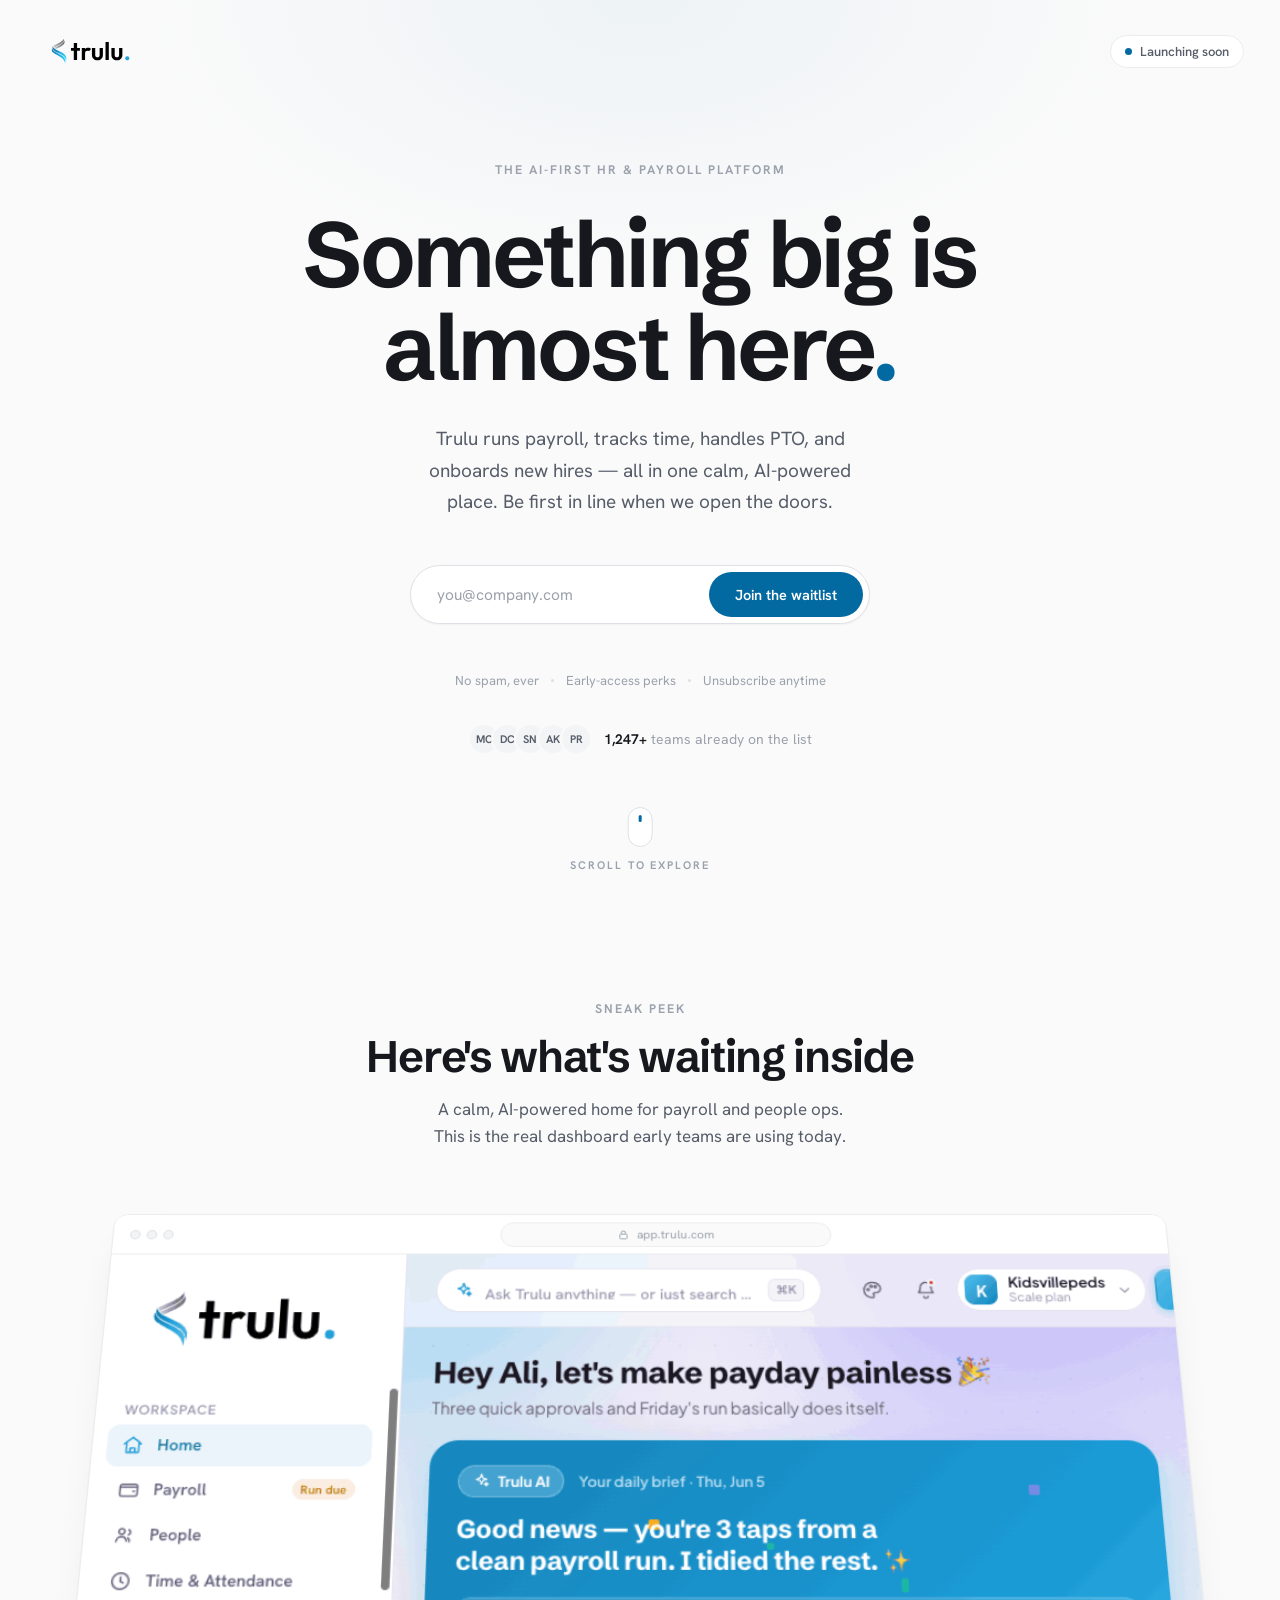
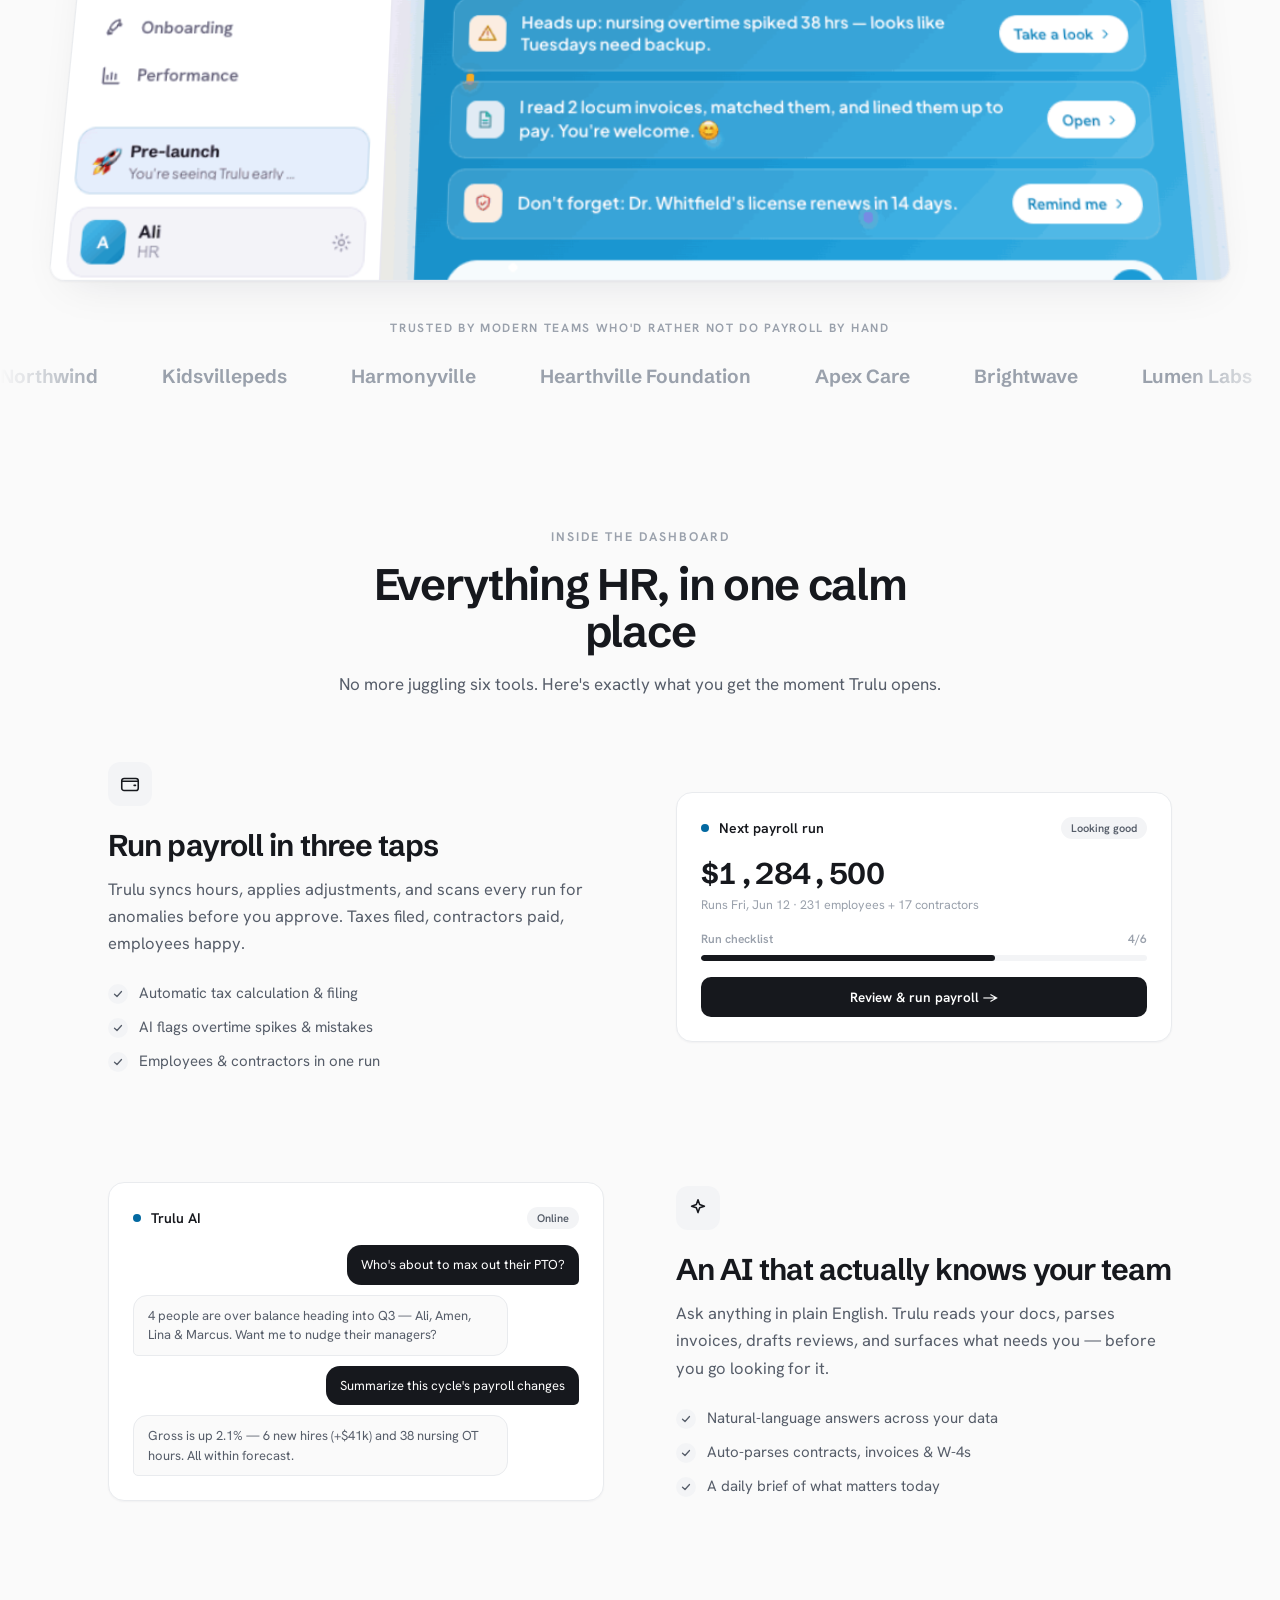
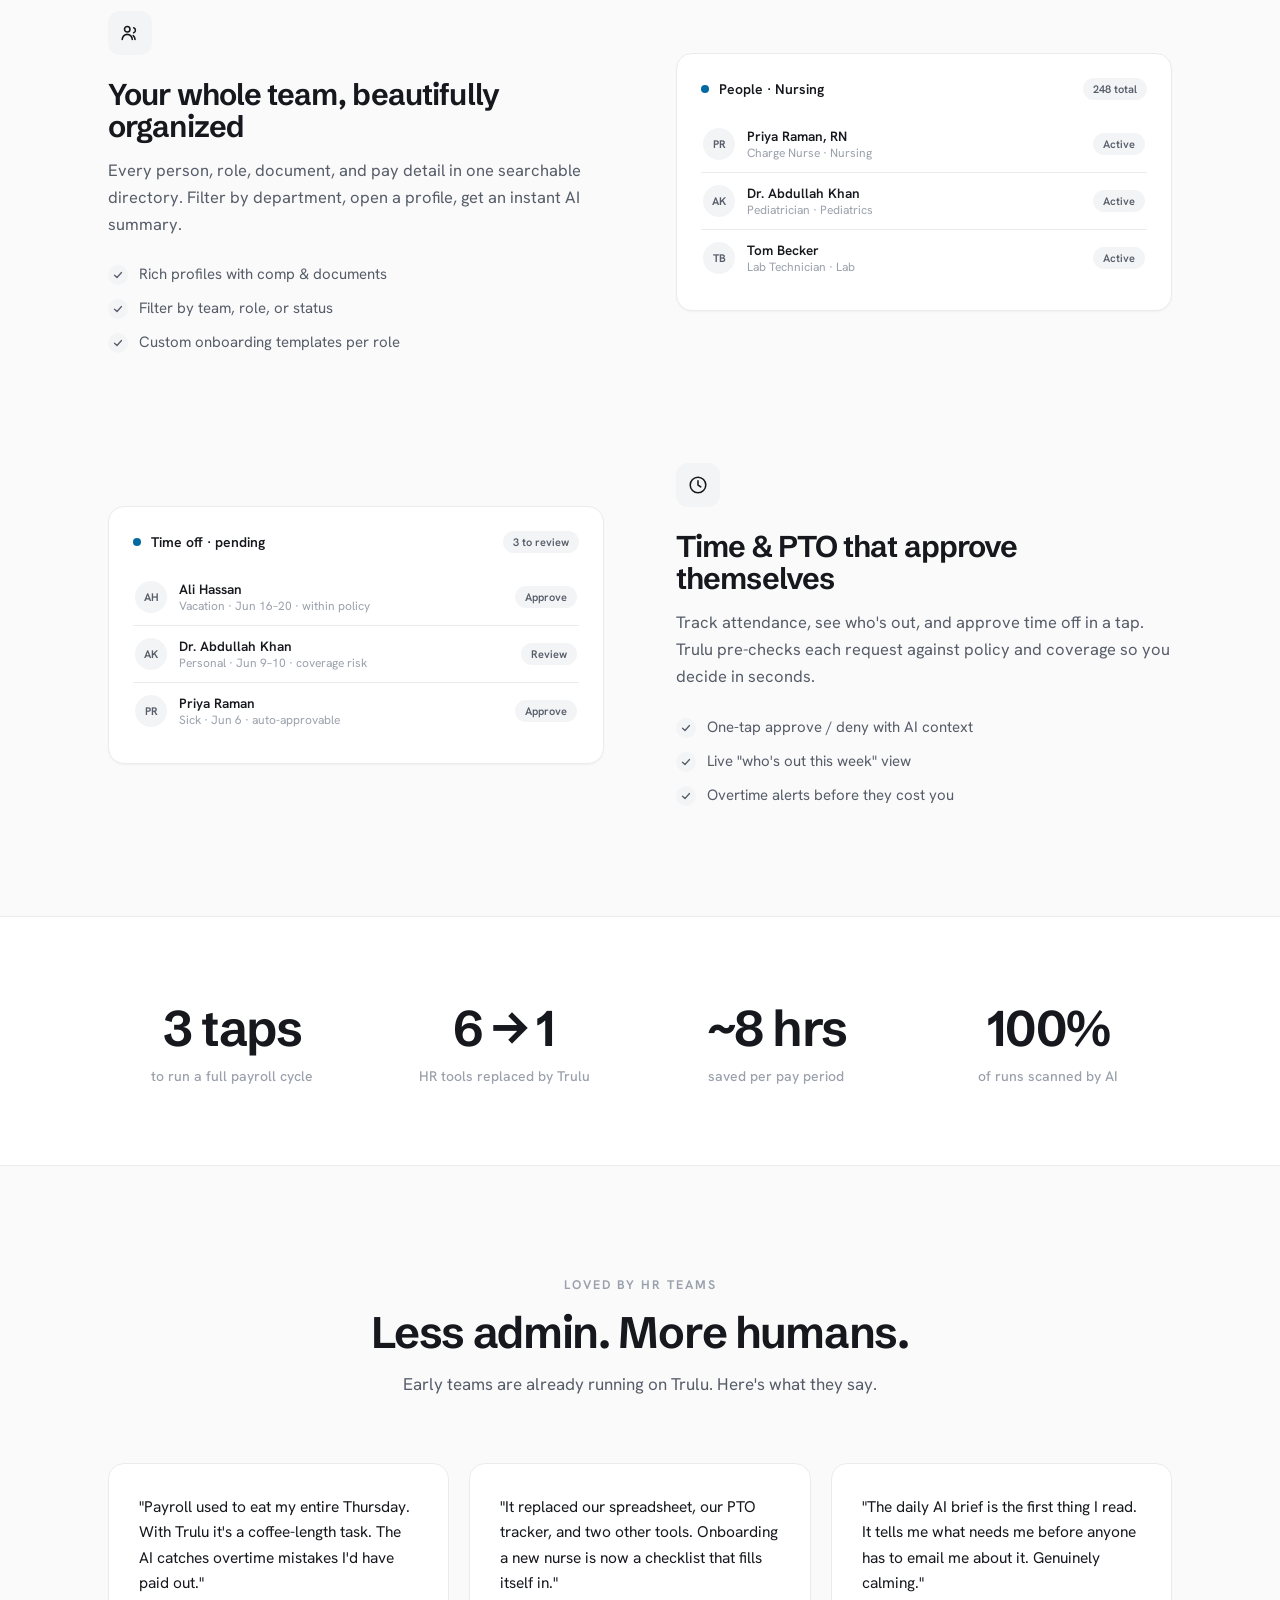
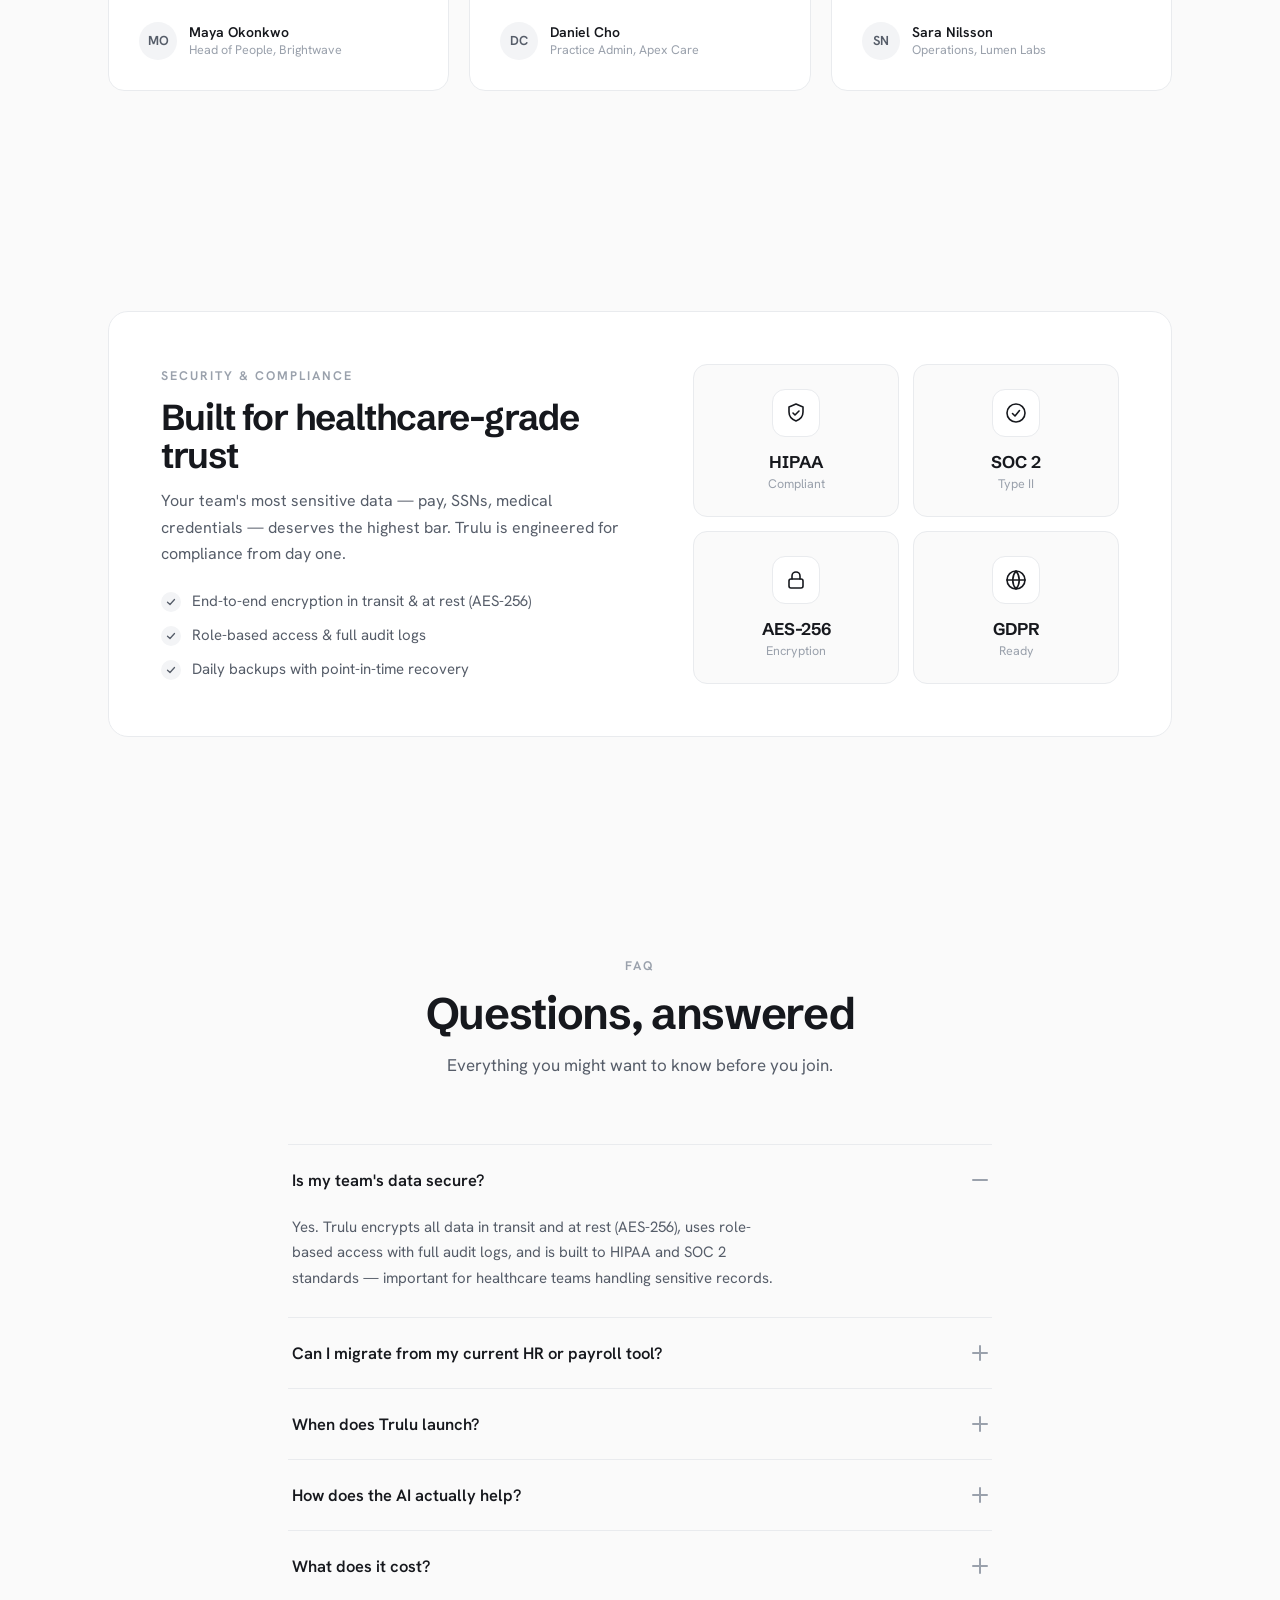
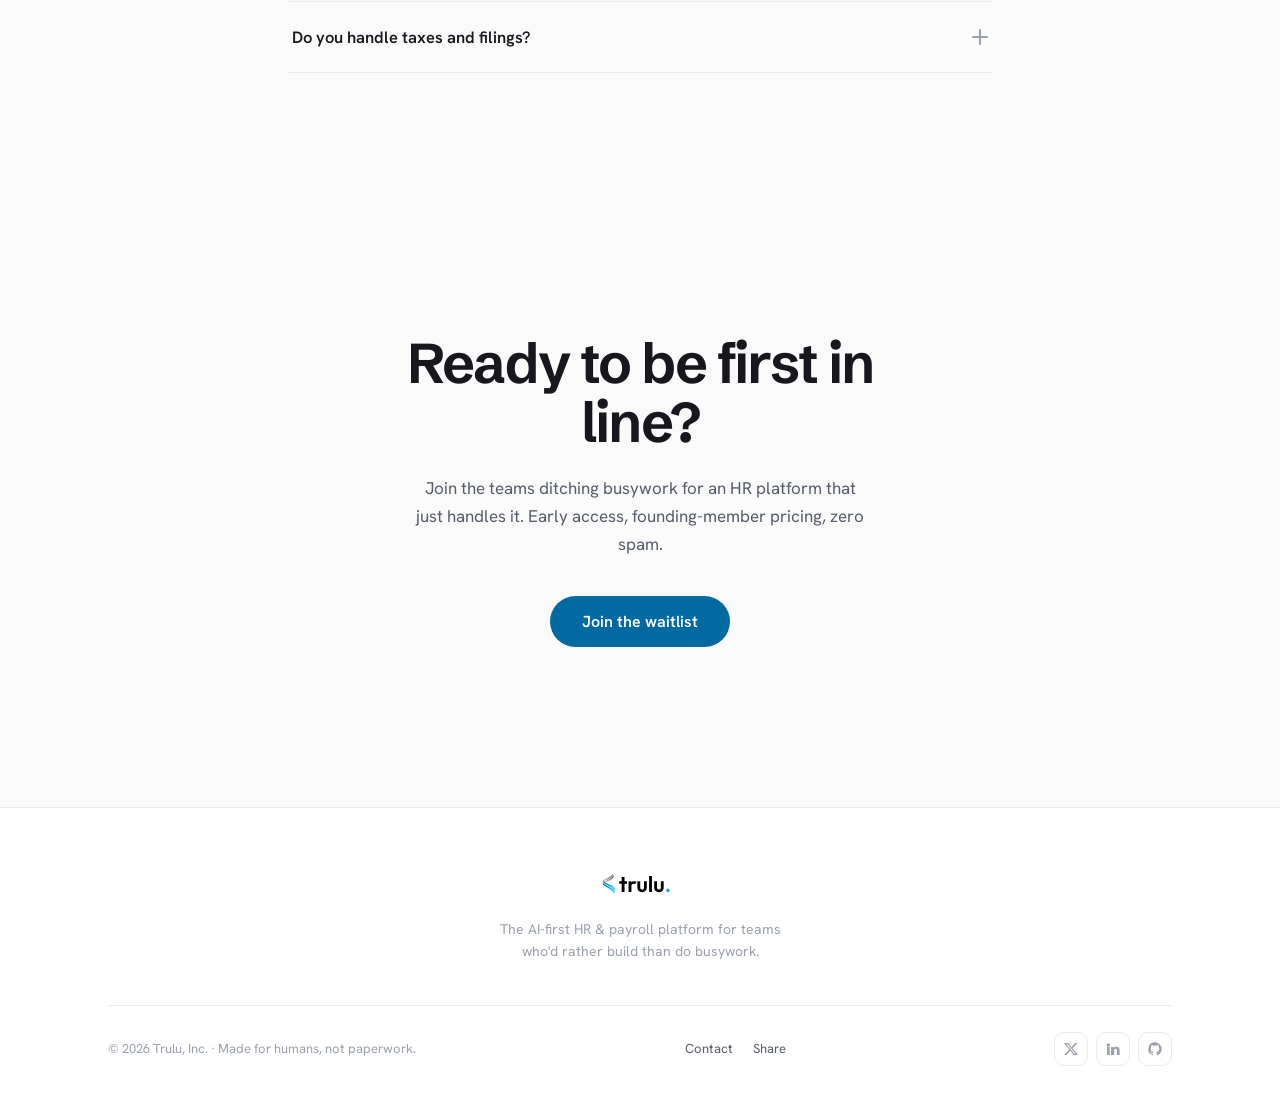
==== commit dd6570f7: "Redesign to light, minimal, typography-led aesthetic Replace the dark navy theme with a restrained l" ====
--- a/index.html
+++ b/index.html
@@ -1,5 +1,5 @@
 <!DOCTYPE html>
-<html lang="en" data-theme="dark">
+<html lang="en" data-theme="light">
 <head>
 <meta charset="UTF-8" />
 <meta name="viewport" content="width=device-width, initial-scale=1.0" />
@@ -7,7 +7,7 @@
 <meta name="description" content="Trulu is the AI-first HR & payroll platform. Join the waitlist, then scroll to see what's waiting inside." />
 <link rel="preconnect" href="https://fonts.googleapis.com" />
 <link rel="preconnect" href="https://fonts.gstatic.com" crossorigin />
-<link href="https://fonts.googleapis.com/css2?family=Schibsted+Grotesk:wght@400;500;600;700;800&family=Hanken+Grotesk:wght@400;500;600;700;800&display=swap" rel="stylesheet" />
+<link href="https://fonts.googleapis.com/css2?family=Schibsted+Grotesk:wght@400;500;600;700&family=Hanken+Grotesk:wght@400;500;600;700&display=swap" rel="stylesheet" />
 <link rel="stylesheet" href="brand.css" />
 <link rel="stylesheet" href="site.css" />
 </head>
@@ -17,7 +17,7 @@
 <nav class="site-nav" id="siteNav" aria-label="Site">
   <div class="wrap">
     <a class="nav-logo" href="#top" aria-label="Trulu home">
-      <img src="assets/trulu-logo-v4-dark.svg" alt="Trulu" />
+      <img src="assets/trulu-logo-v4.svg" alt="Trulu" />
     </a>
     <div class="nav-links">
       <a href="#product">Product</a>
@@ -25,22 +25,17 @@
       <a href="#security">Security</a>
       <a href="#faq">FAQ</a>
     </div>
-    <button class="btn btn-primary nav-cta" data-scroll-top>Join the waitlist</button>
+    <button class="btn-accent nav-cta" data-scroll-top>Join the waitlist</button>
   </div>
 </nav>
 
 <!-- ============ HERO — coming soon + waitlist (100vh) ============ -->
 <header class="hero" id="hero">
-  <div class="cs-mesh" aria-hidden="true">
-    <span class="cs-m1"></span><span class="cs-m2"></span><span class="cs-m3"></span><span class="cs-m4"></span><span class="cs-m5"></span>
-  </div>
-  <div class="cs-grid" aria-hidden="true"></div>
-  <div class="cs-vignette" aria-hidden="true"></div>
-  <div class="cs-particles" id="particles" aria-hidden="true"></div>
+  <div class="hero-tint" aria-hidden="true"></div>
 
   <div class="cs-top">
     <a class="cs-logo" href="#top" aria-label="Trulu">
-      <img src="assets/trulu-logo-v4-dark.svg" alt="Trulu" />
+      <img src="assets/trulu-logo-v4.svg" alt="Trulu" />
     </a>
     <span class="cs-pill"><span class="dot"></span> Launching soon</span>
   </div>
@@ -48,36 +43,27 @@
   <div class="cs-main">
     <!-- form view -->
     <div id="csForm" class="cs-stack">
-      <span class="cs-eyebrow cs-reveal d1">
-        <svg width="16" height="16" viewBox="0 0 24 24" fill="none" stroke="currentColor" stroke-width="1.8" stroke-linecap="round" stroke-linejoin="round"><path d="M12 3l1.8 5.2L19 10l-5.2 1.8L12 17l-1.8-5.2L5 10l5.2-1.8L12 3Z"/></svg>
-        The AI-first HR &amp; payroll platform
-      </span>
-
-      <h1 class="cs-h1 cs-reveal d2">Something big is <span class="grad">almost here.</span></h1>
+      <span class="cs-eyebrow cs-reveal d1">The AI-first HR &amp; payroll platform</span>
+
+      <h1 class="cs-h1 cs-reveal d2">Something big is<br />almost here<span class="hd-dot">.</span></h1>
       <p class="cs-sub cs-reveal d3">Trulu runs payroll, tracks time, handles PTO, and onboards new hires — all in one calm, AI-powered place. Be first in line when we open the doors.</p>
 
       <form class="cs-form cs-reveal d4" id="waitForm" novalidate>
         <div class="cs-field">
           <input id="csEmail" type="email" placeholder="you@company.com" autocomplete="email" aria-label="Email address" required />
-          <button type="submit" id="csSubmit">Join the waitlist
-            <svg width="17" height="17" viewBox="0 0 24 24" fill="none" stroke="currentColor" stroke-width="2.2" stroke-linecap="round" stroke-linejoin="round"><path d="M5 12h14M13 6l6 6-6 6"/></svg>
-          </button>
+          <button type="submit" id="csSubmit">Join the waitlist</button>
         </div>
         <div class="cs-err" id="csErr"></div>
         <div class="cs-note">
-          <span><svg width="14" height="14" viewBox="0 0 24 24" fill="none" stroke="currentColor" stroke-width="2.4" stroke-linecap="round" stroke-linejoin="round"><path d="M5 12.5 10 17l9-10"/></svg> No spam, ever</span>
-          <span><svg width="14" height="14" viewBox="0 0 24 24" fill="none" stroke="currentColor" stroke-width="2.4" stroke-linecap="round" stroke-linejoin="round"><path d="M5 12.5 10 17l9-10"/></svg> Early-access perks</span>
-          <span><svg width="14" height="14" viewBox="0 0 24 24" fill="none" stroke="currentColor" stroke-width="2.4" stroke-linecap="round" stroke-linejoin="round"><path d="M5 12.5 10 17l9-10"/></svg> Unsubscribe anytime</span>
+          <span>No spam, ever</span><i></i>
+          <span>Early-access perks</span><i></i>
+          <span>Unsubscribe anytime</span>
         </div>
       </form>
 
       <div class="cs-proof cs-reveal d5">
         <div class="cs-avs">
-          <span style="background:#1b9cd8">MO</span>
-          <span style="background:#7b6cf6">DC</span>
-          <span style="background:#18c29c">SN</span>
-          <span style="background:#ff5da2">AK</span>
-          <span style="background:#ffb020">PR</span>
+          <span>MO</span><span>DC</span><span>SN</span><span>AK</span><span>PR</span>
         </div>
         <p><b id="csCount">1,200+</b> teams already on the list</p>
       </div>
@@ -86,20 +72,18 @@
     <!-- success view -->
     <div class="cs-success" id="csSuccess">
       <div class="ring">
-        <svg width="44" height="44" viewBox="0 0 24 24" fill="none" stroke="currentColor" stroke-width="2.4" stroke-linecap="round" stroke-linejoin="round"><path d="M5 12.5 10 17l9-10"/></svg>
-      </div>
-      <h2>You're on the list! 🎉</h2>
+        <svg width="40" height="40" viewBox="0 0 24 24" fill="none" stroke="currentColor" stroke-width="2.2" stroke-linecap="round" stroke-linejoin="round"><path d="M5 12.5 10 17l9-10"/></svg>
+      </div>
+      <h2>You're on the list.</h2>
       <p id="csSuccessMsg">We'll email <b>you</b> the moment Trulu opens. Keep an eye on your inbox for early-access perks.</p>
       <div class="cs-spot"><span class="n" id="csSpot">#1,248</span><span class="t">your spot in line</span></div>
       <div class="cs-share">
-        <a href="#" data-share="x" aria-label="Share on X"><svg width="18" height="18" viewBox="0 0 24 24" fill="currentColor"><path d="M18.2 3h3.3l-7.2 8.2L22.7 21h-6.6l-5.2-6.8L4.9 21H1.6l7.7-8.8L1.3 3H8l4.7 6.2L18.2 3Zm-1.2 16h1.8L7.1 4.9H5.2L17 19Z"/></svg></a>
-        <a href="#" data-share="linkedin" aria-label="Share on LinkedIn"><svg width="18" height="18" viewBox="0 0 24 24" fill="currentColor"><path d="M4.98 3.5A2.5 2.5 0 1 0 5 8.5a2.5 2.5 0 0 0-.02-5ZM3 9h4v12H3V9Zm6 0h3.8v1.7h.05c.53-1 1.83-2.05 3.76-2.05C20.4 8.65 22 10.6 22 14.1V21h-4v-6.1c0-1.45-.03-3.3-2-3.3-2 0-2.3 1.57-2.3 3.2V21H9V9Z"/></svg></a>
-        <a href="#" data-share="copy" aria-label="Copy link" id="csCopy"><svg width="18" height="18" viewBox="0 0 24 24" fill="none" stroke="currentColor" stroke-width="1.8" stroke-linecap="round" stroke-linejoin="round"><rect x="9" y="9" width="11" height="11" rx="2.5"/><path d="M5 15V5a2 2 0 0 1 2-2h10"/></svg></a>
-      </div>
-      <a class="cs-explore" href="#product">
-        <svg width="18" height="18" viewBox="0 0 24 24" fill="none" stroke="currentColor" stroke-width="1.9" stroke-linecap="round" stroke-linejoin="round"><circle cx="11" cy="11" r="7.5"/><path d="m20 20-3.2-3.2"/></svg>
-        See what's waiting inside
-        <svg class="arr" width="17" height="17" viewBox="0 0 24 24" fill="none" stroke="currentColor" stroke-width="2.2" stroke-linecap="round" stroke-linejoin="round"><path d="M12 5v14M6 13l6 6 6-6"/></svg>
+        <a href="#" data-share="x" aria-label="Share on X"><svg width="17" height="17" viewBox="0 0 24 24" fill="currentColor"><path d="M18.2 3h3.3l-7.2 8.2L22.7 21h-6.6l-5.2-6.8L4.9 21H1.6l7.7-8.8L1.3 3H8l4.7 6.2L18.2 3Zm-1.2 16h1.8L7.1 4.9H5.2L17 19Z"/></svg></a>
+        <a href="#" data-share="linkedin" aria-label="Share on LinkedIn"><svg width="17" height="17" viewBox="0 0 24 24" fill="currentColor"><path d="M4.98 3.5A2.5 2.5 0 1 0 5 8.5a2.5 2.5 0 0 0-.02-5ZM3 9h4v12H3V9Zm6 0h3.8v1.7h.05c.53-1 1.83-2.05 3.76-2.05C20.4 8.65 22 10.6 22 14.1V21h-4v-6.1c0-1.45-.03-3.3-2-3.3-2 0-2.3 1.57-2.3 3.2V21H9V9Z"/></svg></a>
+        <a href="#" data-share="copy" aria-label="Copy link" id="csCopy"><svg width="17" height="17" viewBox="0 0 24 24" fill="none" stroke="currentColor" stroke-width="1.8" stroke-linecap="round" stroke-linejoin="round"><rect x="9" y="9" width="11" height="11" rx="2.5"/><path d="M5 15V5a2 2 0 0 1 2-2h10"/></svg></a>
+      </div>
+      <a class="cs-explore" href="#product">See what's waiting inside
+        <svg width="16" height="16" viewBox="0 0 24 24" fill="none" stroke="currentColor" stroke-width="2" stroke-linecap="round" stroke-linejoin="round"><path d="M12 5v14M6 13l6 6 6-6"/></svg>
       </a>
     </div>
   </div>
@@ -121,8 +105,6 @@
         <p>A calm, AI-powered home for payroll and people ops. This is the real dashboard early teams are using today.</p>
       </div>
       <div class="lp-shot reveal">
-        <div class="lp-shot-glow"></div>
-        <div class="lp-confetti" aria-hidden="true"><i></i><i></i><i></i><i></i><i></i><i></i></div>
         <div class="browser">
           <div class="browser-bar">
             <div class="browser-dots"><i></i><i></i><i></i></div>
@@ -136,27 +118,27 @@
       <div class="wrap"><p>Trusted by modern teams who'd rather not do payroll by hand</p></div>
       <div class="lp-marquee" aria-label="Customer logos">
         <div class="lp-marquee-track">
-          <span class="logo">◆ Northwind</span>
-          <span class="logo">✚ Kidsvillepeds</span>
-          <span class="logo">◇ Harmonyville</span>
-          <span class="logo">♥ Hearthville Foundation</span>
-          <span class="logo">▲ Apex Care</span>
-          <span class="logo">● Brightwave</span>
-          <span class="logo">✦ Lumen Labs</span>
-          <span class="logo">❖ Cedar Pediatrics</span>
-          <span class="logo">◐ Riverside Clinic</span>
-          <span class="logo">✺ Sunnyside Care</span>
+          <span class="logo">Northwind</span>
+          <span class="logo">Kidsvillepeds</span>
+          <span class="logo">Harmonyville</span>
+          <span class="logo">Hearthville Foundation</span>
+          <span class="logo">Apex Care</span>
+          <span class="logo">Brightwave</span>
+          <span class="logo">Lumen Labs</span>
+          <span class="logo">Cedar Pediatrics</span>
+          <span class="logo">Riverside Clinic</span>
+          <span class="logo">Sunnyside Care</span>
           <!-- duplicate set for seamless loop -->
-          <span class="logo" aria-hidden="true">◆ Northwind</span>
-          <span class="logo" aria-hidden="true">✚ Kidsvillepeds</span>
-          <span class="logo" aria-hidden="true">◇ Harmonyville</span>
-          <span class="logo" aria-hidden="true">♥ Hearthville Foundation</span>
-          <span class="logo" aria-hidden="true">▲ Apex Care</span>
-          <span class="logo" aria-hidden="true">● Brightwave</span>
-          <span class="logo" aria-hidden="true">✦ Lumen Labs</span>
-          <span class="logo" aria-hidden="true">❖ Cedar Pediatrics</span>
-          <span class="logo" aria-hidden="true">◐ Riverside Clinic</span>
-          <span class="logo" aria-hidden="true">✺ Sunnyside Care</span>
+          <span class="logo" aria-hidden="true">Northwind</span>
+          <span class="logo" aria-hidden="true">Kidsvillepeds</span>
+          <span class="logo" aria-hidden="true">Harmonyville</span>
+          <span class="logo" aria-hidden="true">Hearthville Foundation</span>
+          <span class="logo" aria-hidden="true">Apex Care</span>
+          <span class="logo" aria-hidden="true">Brightwave</span>
+          <span class="logo" aria-hidden="true">Lumen Labs</span>
+          <span class="logo" aria-hidden="true">Cedar Pediatrics</span>
+          <span class="logo" aria-hidden="true">Riverside Clinic</span>
+          <span class="logo" aria-hidden="true">Sunnyside Care</span>
         </div>
       </div>
     </div>
@@ -172,15 +154,15 @@
       </div>
 
       <!-- Feature 1: Payroll -->
-      <div class="feat reveal" style="--fc:#4fc3ef">
+      <div class="feat reveal">
         <div class="feat-text">
-          <div class="feat-ico"><svg width="24" height="24" viewBox="0 0 24 24" fill="none" stroke="currentColor" stroke-width="1.8" stroke-linecap="round" stroke-linejoin="round"><rect x="3" y="6" width="18" height="13" rx="2.5"/><path d="M3 9h18M16.5 13.5h1.5"/></svg></div>
+          <div class="feat-ico"><svg width="22" height="22" viewBox="0 0 24 24" fill="none" stroke="currentColor" stroke-width="1.7" stroke-linecap="round" stroke-linejoin="round"><rect x="3" y="6" width="18" height="13" rx="2.5"/><path d="M3 9h18M16.5 13.5h1.5"/></svg></div>
           <h3>Run payroll in three taps</h3>
           <p>Trulu syncs hours, applies adjustments, and scans every run for anomalies before you approve. Taxes filed, contractors paid, employees happy.</p>
           <ul class="feat-list">
-            <li><span class="ck"><svg width="13" height="13" viewBox="0 0 24 24" fill="none" stroke="currentColor" stroke-width="2.6" stroke-linecap="round" stroke-linejoin="round"><path d="M5 12.5 10 17l9-10"/></svg></span> Automatic tax calculation &amp; filing</li>
-            <li><span class="ck"><svg width="13" height="13" viewBox="0 0 24 24" fill="none" stroke="currentColor" stroke-width="2.6" stroke-linecap="round" stroke-linejoin="round"><path d="M5 12.5 10 17l9-10"/></svg></span> AI flags overtime spikes &amp; mistakes</li>
-            <li><span class="ck"><svg width="13" height="13" viewBox="0 0 24 24" fill="none" stroke="currentColor" stroke-width="2.6" stroke-linecap="round" stroke-linejoin="round"><path d="M5 12.5 10 17l9-10"/></svg></span> Employees &amp; contractors in one run</li>
+            <li><span class="ck"><svg width="12" height="12" viewBox="0 0 24 24" fill="none" stroke="currentColor" stroke-width="2.6" stroke-linecap="round" stroke-linejoin="round"><path d="M5 12.5 10 17l9-10"/></svg></span> Automatic tax calculation &amp; filing</li>
+            <li><span class="ck"><svg width="12" height="12" viewBox="0 0 24 24" fill="none" stroke="currentColor" stroke-width="2.6" stroke-linecap="round" stroke-linejoin="round"><path d="M5 12.5 10 17l9-10"/></svg></span> AI flags overtime spikes &amp; mistakes</li>
+            <li><span class="ck"><svg width="12" height="12" viewBox="0 0 24 24" fill="none" stroke="currentColor" stroke-width="2.6" stroke-linecap="round" stroke-linejoin="round"><path d="M5 12.5 10 17l9-10"/></svg></span> Employees &amp; contractors in one run</li>
           </ul>
         </div>
         <div class="snip" aria-hidden="true">
@@ -194,65 +176,65 @@
       </div>
 
       <!-- Feature 2: AI -->
-      <div class="feat flip reveal" style="--fc:#9d8bff">
+      <div class="feat flip reveal">
         <div class="feat-text">
-          <div class="feat-ico"><svg width="24" height="24" viewBox="0 0 24 24" fill="none" stroke="currentColor" stroke-width="1.8" stroke-linecap="round" stroke-linejoin="round"><path d="M12 3l1.8 5.2L19 10l-5.2 1.8L12 17l-1.8-5.2L5 10l5.2-1.8L12 3Z"/></svg></div>
+          <div class="feat-ico"><svg width="22" height="22" viewBox="0 0 24 24" fill="none" stroke="currentColor" stroke-width="1.7" stroke-linecap="round" stroke-linejoin="round"><path d="M12 3l1.8 5.2L19 10l-5.2 1.8L12 17l-1.8-5.2L5 10l5.2-1.8L12 3Z"/></svg></div>
           <h3>An AI that actually knows your team</h3>
           <p>Ask anything in plain English. Trulu reads your docs, parses invoices, drafts reviews, and surfaces what needs you — before you go looking for it.</p>
           <ul class="feat-list">
-            <li><span class="ck"><svg width="13" height="13" viewBox="0 0 24 24" fill="none" stroke="currentColor" stroke-width="2.6" stroke-linecap="round" stroke-linejoin="round"><path d="M5 12.5 10 17l9-10"/></svg></span> Natural-language answers across your data</li>
-            <li><span class="ck"><svg width="13" height="13" viewBox="0 0 24 24" fill="none" stroke="currentColor" stroke-width="2.6" stroke-linecap="round" stroke-linejoin="round"><path d="M5 12.5 10 17l9-10"/></svg></span> Auto-parses contracts, invoices &amp; W-4s</li>
-            <li><span class="ck"><svg width="13" height="13" viewBox="0 0 24 24" fill="none" stroke="currentColor" stroke-width="2.6" stroke-linecap="round" stroke-linejoin="round"><path d="M5 12.5 10 17l9-10"/></svg></span> A daily brief of what matters today</li>
+            <li><span class="ck"><svg width="12" height="12" viewBox="0 0 24 24" fill="none" stroke="currentColor" stroke-width="2.6" stroke-linecap="round" stroke-linejoin="round"><path d="M5 12.5 10 17l9-10"/></svg></span> Natural-language answers across your data</li>
+            <li><span class="ck"><svg width="12" height="12" viewBox="0 0 24 24" fill="none" stroke="currentColor" stroke-width="2.6" stroke-linecap="round" stroke-linejoin="round"><path d="M5 12.5 10 17l9-10"/></svg></span> Auto-parses contracts, invoices &amp; W-4s</li>
+            <li><span class="ck"><svg width="12" height="12" viewBox="0 0 24 24" fill="none" stroke="currentColor" stroke-width="2.6" stroke-linecap="round" stroke-linejoin="round"><path d="M5 12.5 10 17l9-10"/></svg></span> A daily brief of what matters today</li>
           </ul>
         </div>
         <div class="snip" aria-hidden="true">
-          <div class="snip-head"><span class="snip-dot" style="background:var(--primary)"></span><span class="snip-title">Trulu AI</span><span class="snip-tag">Online</span></div>
+          <div class="snip-head"><span class="snip-dot"></span><span class="snip-title">Trulu AI</span><span class="snip-tag">Online</span></div>
           <div class="snip-chat">
             <div class="snip-bubble me">Who's about to max out their PTO?</div>
             <div class="snip-bubble ai">4 people are over balance heading into Q3 — Ali, Amen, Lina &amp; Marcus. Want me to nudge their managers?</div>
             <div class="snip-bubble me">Summarize this cycle's payroll changes</div>
-            <div class="snip-bubble ai">Gross is up 2.1% — 6 new hires (+$41k) and 38 nursing OT hours. All within forecast ✨</div>
+            <div class="snip-bubble ai">Gross is up 2.1% — 6 new hires (+$41k) and 38 nursing OT hours. All within forecast.</div>
           </div>
         </div>
       </div>
 
       <!-- Feature 3: People -->
-      <div class="feat reveal" style="--fc:#5be7c4">
+      <div class="feat reveal">
         <div class="feat-text">
-          <div class="feat-ico"><svg width="24" height="24" viewBox="0 0 24 24" fill="none" stroke="currentColor" stroke-width="1.8" stroke-linecap="round" stroke-linejoin="round"><circle cx="9" cy="8" r="3"/><path d="M3.5 19a5.5 5.5 0 0 1 11 0M16 6.2a3 3 0 0 1 0 5.6M17.5 19a5.5 5.5 0 0 0-2-4.2"/></svg></div>
+          <div class="feat-ico"><svg width="22" height="22" viewBox="0 0 24 24" fill="none" stroke="currentColor" stroke-width="1.7" stroke-linecap="round" stroke-linejoin="round"><circle cx="9" cy="8" r="3"/><path d="M3.5 19a5.5 5.5 0 0 1 11 0M16 6.2a3 3 0 0 1 0 5.6M17.5 19a5.5 5.5 0 0 0-2-4.2"/></svg></div>
           <h3>Your whole team, beautifully organized</h3>
           <p>Every person, role, document, and pay detail in one searchable directory. Filter by department, open a profile, get an instant AI summary.</p>
           <ul class="feat-list">
-            <li><span class="ck"><svg width="13" height="13" viewBox="0 0 24 24" fill="none" stroke="currentColor" stroke-width="2.6" stroke-linecap="round" stroke-linejoin="round"><path d="M5 12.5 10 17l9-10"/></svg></span> Rich profiles with comp &amp; documents</li>
-            <li><span class="ck"><svg width="13" height="13" viewBox="0 0 24 24" fill="none" stroke="currentColor" stroke-width="2.6" stroke-linecap="round" stroke-linejoin="round"><path d="M5 12.5 10 17l9-10"/></svg></span> Filter by team, role, or status</li>
-            <li><span class="ck"><svg width="13" height="13" viewBox="0 0 24 24" fill="none" stroke="currentColor" stroke-width="2.6" stroke-linecap="round" stroke-linejoin="round"><path d="M5 12.5 10 17l9-10"/></svg></span> Custom onboarding templates per role</li>
+            <li><span class="ck"><svg width="12" height="12" viewBox="0 0 24 24" fill="none" stroke="currentColor" stroke-width="2.6" stroke-linecap="round" stroke-linejoin="round"><path d="M5 12.5 10 17l9-10"/></svg></span> Rich profiles with comp &amp; documents</li>
+            <li><span class="ck"><svg width="12" height="12" viewBox="0 0 24 24" fill="none" stroke="currentColor" stroke-width="2.6" stroke-linecap="round" stroke-linejoin="round"><path d="M5 12.5 10 17l9-10"/></svg></span> Filter by team, role, or status</li>
+            <li><span class="ck"><svg width="12" height="12" viewBox="0 0 24 24" fill="none" stroke="currentColor" stroke-width="2.6" stroke-linecap="round" stroke-linejoin="round"><path d="M5 12.5 10 17l9-10"/></svg></span> Custom onboarding templates per role</li>
           </ul>
         </div>
         <div class="snip" aria-hidden="true">
           <div class="snip-head"><span class="snip-dot"></span><span class="snip-title">People · Nursing</span><span class="snip-tag">248 total</span></div>
-          <div class="snip-row"><span class="snip-av" style="background:#1b9cd8">PR</span><div><div class="snip-name">Priya Raman, RN</div><div class="snip-meta">Charge Nurse · Nursing</div></div><span class="snip-pill" style="background:var(--ok-bg);color:#41e0b4">Active</span></div>
-          <div class="snip-row"><span class="snip-av" style="background:#7b6cf6">AK</span><div><div class="snip-name">Dr. Abdullah Khan</div><div class="snip-meta">Pediatrician · Pediatrics</div></div><span class="snip-pill" style="background:var(--ok-bg);color:#41e0b4">Active</span></div>
-          <div class="snip-row"><span class="snip-av" style="background:#18c29c">TB</span><div><div class="snip-name">Tom Becker</div><div class="snip-meta">Lab Technician · Lab</div></div><span class="snip-pill" style="background:var(--ok-bg);color:#41e0b4">Active</span></div>
+          <div class="snip-row"><span class="snip-av">PR</span><div><div class="snip-name">Priya Raman, RN</div><div class="snip-meta">Charge Nurse · Nursing</div></div><span class="snip-pill">Active</span></div>
+          <div class="snip-row"><span class="snip-av">AK</span><div><div class="snip-name">Dr. Abdullah Khan</div><div class="snip-meta">Pediatrician · Pediatrics</div></div><span class="snip-pill">Active</span></div>
+          <div class="snip-row"><span class="snip-av">TB</span><div><div class="snip-name">Tom Becker</div><div class="snip-meta">Lab Technician · Lab</div></div><span class="snip-pill">Active</span></div>
         </div>
       </div>
 
       <!-- Feature 4: Time & PTO -->
-      <div class="feat flip reveal" style="--fc:#ffd66b">
+      <div class="feat flip reveal">
         <div class="feat-text">
-          <div class="feat-ico"><svg width="24" height="24" viewBox="0 0 24 24" fill="none" stroke="currentColor" stroke-width="1.8" stroke-linecap="round" stroke-linejoin="round"><circle cx="12" cy="12" r="8.5"/><path d="M12 7.5V12l3 2"/></svg></div>
+          <div class="feat-ico"><svg width="22" height="22" viewBox="0 0 24 24" fill="none" stroke="currentColor" stroke-width="1.7" stroke-linecap="round" stroke-linejoin="round"><circle cx="12" cy="12" r="8.5"/><path d="M12 7.5V12l3 2"/></svg></div>
           <h3>Time &amp; PTO that approve themselves</h3>
           <p>Track attendance, see who's out, and approve time off in a tap. Trulu pre-checks each request against policy and coverage so you decide in seconds.</p>
           <ul class="feat-list">
-            <li><span class="ck"><svg width="13" height="13" viewBox="0 0 24 24" fill="none" stroke="currentColor" stroke-width="2.6" stroke-linecap="round" stroke-linejoin="round"><path d="M5 12.5 10 17l9-10"/></svg></span> One-tap approve / deny with AI context</li>
-            <li><span class="ck"><svg width="13" height="13" viewBox="0 0 24 24" fill="none" stroke="currentColor" stroke-width="2.6" stroke-linecap="round" stroke-linejoin="round"><path d="M5 12.5 10 17l9-10"/></svg></span> Live "who's out this week" view</li>
-            <li><span class="ck"><svg width="13" height="13" viewBox="0 0 24 24" fill="none" stroke="currentColor" stroke-width="2.6" stroke-linecap="round" stroke-linejoin="round"><path d="M5 12.5 10 17l9-10"/></svg></span> Overtime alerts before they cost you</li>
+            <li><span class="ck"><svg width="12" height="12" viewBox="0 0 24 24" fill="none" stroke="currentColor" stroke-width="2.6" stroke-linecap="round" stroke-linejoin="round"><path d="M5 12.5 10 17l9-10"/></svg></span> One-tap approve / deny with AI context</li>
+            <li><span class="ck"><svg width="12" height="12" viewBox="0 0 24 24" fill="none" stroke="currentColor" stroke-width="2.6" stroke-linecap="round" stroke-linejoin="round"><path d="M5 12.5 10 17l9-10"/></svg></span> Live "who's out this week" view</li>
+            <li><span class="ck"><svg width="12" height="12" viewBox="0 0 24 24" fill="none" stroke="currentColor" stroke-width="2.6" stroke-linecap="round" stroke-linejoin="round"><path d="M5 12.5 10 17l9-10"/></svg></span> Overtime alerts before they cost you</li>
           </ul>
         </div>
         <div class="snip" aria-hidden="true">
           <div class="snip-head"><span class="snip-dot"></span><span class="snip-title">Time off · pending</span><span class="snip-tag">3 to review</span></div>
-          <div class="snip-row"><span class="snip-av" style="background:#1b9cd8">AH</span><div><div class="snip-name">Ali Hassan</div><div class="snip-meta">Vacation · Jun 16–20 · within policy</div></div><span class="snip-pill" style="background:var(--ok-bg);color:#41e0b4">✓ Approve</span></div>
-          <div class="snip-row"><span class="snip-av" style="background:#ff6b5c">AK</span><div><div class="snip-name">Dr. Abdullah Khan</div><div class="snip-meta">Personal · Jun 9–10 · coverage risk</div></div><span class="snip-pill" style="background:var(--warn-bg);color:#ffce7a">Review</span></div>
-          <div class="snip-row"><span class="snip-av" style="background:#18c29c">PR</span><div><div class="snip-name">Priya Raman</div><div class="snip-meta">Sick · Jun 6 · auto-approvable</div></div><span class="snip-pill" style="background:var(--ok-bg);color:#41e0b4">✓ Approve</span></div>
+          <div class="snip-row"><span class="snip-av">AH</span><div><div class="snip-name">Ali Hassan</div><div class="snip-meta">Vacation · Jun 16–20 · within policy</div></div><span class="snip-pill">Approve</span></div>
+          <div class="snip-row"><span class="snip-av">AK</span><div><div class="snip-name">Dr. Abdullah Khan</div><div class="snip-meta">Personal · Jun 9–10 · coverage risk</div></div><span class="snip-pill">Review</span></div>
+          <div class="snip-row"><span class="snip-av">PR</span><div><div class="snip-name">Priya Raman</div><div class="snip-meta">Sick · Jun 6 · auto-approvable</div></div><span class="snip-pill">Approve</span></div>
         </div>
       </div>
     </div>
@@ -280,19 +262,16 @@
       </div>
       <div class="lp-tcards">
         <div class="tcard reveal">
-          <div class="stars">★★★★★</div>
           <p class="quote">"Payroll used to eat my entire Thursday. With Trulu it's a coffee-length task. The AI catches overtime mistakes I'd have paid out."</p>
-          <div class="who"><span class="av" style="background:#1b9cd8">MO</span><div><div class="nm">Maya Okonkwo</div><div class="rl">Head of People, Brightwave</div></div></div>
+          <div class="who"><span class="av">MO</span><div><div class="nm">Maya Okonkwo</div><div class="rl">Head of People, Brightwave</div></div></div>
         </div>
         <div class="tcard reveal">
-          <div class="stars">★★★★★</div>
           <p class="quote">"It replaced our spreadsheet, our PTO tracker, and two other tools. Onboarding a new nurse is now a checklist that fills itself in."</p>
-          <div class="who"><span class="av" style="background:#7b6cf6">DC</span><div><div class="nm">Daniel Cho</div><div class="rl">Practice Admin, Apex Care</div></div></div>
+          <div class="who"><span class="av">DC</span><div><div class="nm">Daniel Cho</div><div class="rl">Practice Admin, Apex Care</div></div></div>
         </div>
         <div class="tcard reveal">
-          <div class="stars">★★★★★</div>
           <p class="quote">"The daily AI brief is the first thing I read. It tells me what needs me before anyone has to email me about it. Genuinely calming."</p>
-          <div class="who"><span class="av" style="background:#18c29c">SN</span><div><div class="nm">Sara Nilsson</div><div class="rl">Operations, Lumen Labs</div></div></div>
+          <div class="who"><span class="av">SN</span><div><div class="nm">Sara Nilsson</div><div class="rl">Operations, Lumen Labs</div></div></div>
         </div>
       </div>
     </div>
@@ -306,17 +285,17 @@
           <span class="sec-kicker">Security &amp; compliance</span>
           <h2>Built for healthcare-grade trust</h2>
           <p>Your team's most sensitive data — pay, SSNs, medical credentials — deserves the highest bar. Trulu is engineered for compliance from day one.</p>
-          <ul class="feat-list" style="--fc:#5be7c4">
-            <li><span class="ck"><svg width="13" height="13" viewBox="0 0 24 24" fill="none" stroke="currentColor" stroke-width="2.6" stroke-linecap="round" stroke-linejoin="round"><path d="M5 12.5 10 17l9-10"/></svg></span> End-to-end encryption in transit &amp; at rest (AES-256)</li>
-            <li><span class="ck"><svg width="13" height="13" viewBox="0 0 24 24" fill="none" stroke="currentColor" stroke-width="2.6" stroke-linecap="round" stroke-linejoin="round"><path d="M5 12.5 10 17l9-10"/></svg></span> Role-based access &amp; full audit logs</li>
-            <li><span class="ck"><svg width="13" height="13" viewBox="0 0 24 24" fill="none" stroke="currentColor" stroke-width="2.6" stroke-linecap="round" stroke-linejoin="round"><path d="M5 12.5 10 17l9-10"/></svg></span> Daily backups with point-in-time recovery</li>
+          <ul class="feat-list">
+            <li><span class="ck"><svg width="12" height="12" viewBox="0 0 24 24" fill="none" stroke="currentColor" stroke-width="2.6" stroke-linecap="round" stroke-linejoin="round"><path d="M5 12.5 10 17l9-10"/></svg></span> End-to-end encryption in transit &amp; at rest (AES-256)</li>
+            <li><span class="ck"><svg width="12" height="12" viewBox="0 0 24 24" fill="none" stroke="currentColor" stroke-width="2.6" stroke-linecap="round" stroke-linejoin="round"><path d="M5 12.5 10 17l9-10"/></svg></span> Role-based access &amp; full audit logs</li>
+            <li><span class="ck"><svg width="12" height="12" viewBox="0 0 24 24" fill="none" stroke="currentColor" stroke-width="2.6" stroke-linecap="round" stroke-linejoin="round"><path d="M5 12.5 10 17l9-10"/></svg></span> Daily backups with point-in-time recovery</li>
           </ul>
         </div>
         <div class="lp-badges">
-          <div class="lp-badge"><span class="lp-badge-ic" style="--bc:#4fc3ef"><svg width="26" height="26" viewBox="0 0 24 24" fill="none" stroke="currentColor" stroke-width="1.7" stroke-linecap="round" stroke-linejoin="round"><path d="M12 3l7 3v5c0 4.5-3 7.5-7 9-4-1.5-7-4.5-7-9V6Z"/><path d="M9 12l2 2 4-4"/></svg></span><div class="lp-badge-t">HIPAA</div><div class="lp-badge-s">Compliant</div></div>
-          <div class="lp-badge"><span class="lp-badge-ic" style="--bc:#9d8bff"><svg width="26" height="26" viewBox="0 0 24 24" fill="none" stroke="currentColor" stroke-width="1.7" stroke-linecap="round" stroke-linejoin="round"><circle cx="12" cy="12" r="9"/><path d="M8.5 12.5 11 15l4.5-5.5"/></svg></span><div class="lp-badge-t">SOC 2</div><div class="lp-badge-s">Type II</div></div>
-          <div class="lp-badge"><span class="lp-badge-ic" style="--bc:#5be7c4"><svg width="26" height="26" viewBox="0 0 24 24" fill="none" stroke="currentColor" stroke-width="1.7" stroke-linecap="round" stroke-linejoin="round"><rect x="5" y="11" width="14" height="9" rx="2"/><path d="M8 11V8a4 4 0 0 1 8 0v3"/></svg></span><div class="lp-badge-t">AES-256</div><div class="lp-badge-s">Encryption</div></div>
-          <div class="lp-badge"><span class="lp-badge-ic" style="--bc:#ffd66b"><svg width="26" height="26" viewBox="0 0 24 24" fill="none" stroke="currentColor" stroke-width="1.7" stroke-linecap="round" stroke-linejoin="round"><circle cx="12" cy="12" r="9"/><path d="M3 12h18M12 3a14 14 0 0 1 0 18M12 3a14 14 0 0 0 0 18"/></svg></span><div class="lp-badge-t">GDPR</div><div class="lp-badge-s">Ready</div></div>
+          <div class="lp-badge"><span class="lp-badge-ic"><svg width="24" height="24" viewBox="0 0 24 24" fill="none" stroke="currentColor" stroke-width="1.6" stroke-linecap="round" stroke-linejoin="round"><path d="M12 3l7 3v5c0 4.5-3 7.5-7 9-4-1.5-7-4.5-7-9V6Z"/><path d="M9 12l2 2 4-4"/></svg></span><div class="lp-badge-t">HIPAA</div><div class="lp-badge-s">Compliant</div></div>
+          <div class="lp-badge"><span class="lp-badge-ic"><svg width="24" height="24" viewBox="0 0 24 24" fill="none" stroke="currentColor" stroke-width="1.6" stroke-linecap="round" stroke-linejoin="round"><circle cx="12" cy="12" r="9"/><path d="M8.5 12.5 11 15l4.5-5.5"/></svg></span><div class="lp-badge-t">SOC 2</div><div class="lp-badge-s">Type II</div></div>
+          <div class="lp-badge"><span class="lp-badge-ic"><svg width="24" height="24" viewBox="0 0 24 24" fill="none" stroke="currentColor" stroke-width="1.6" stroke-linecap="round" stroke-linejoin="round"><rect x="5" y="11" width="14" height="9" rx="2"/><path d="M8 11V8a4 4 0 0 1 8 0v3"/></svg></span><div class="lp-badge-t">AES-256</div><div class="lp-badge-s">Encryption</div></div>
+          <div class="lp-badge"><span class="lp-badge-ic"><svg width="24" height="24" viewBox="0 0 24 24" fill="none" stroke="currentColor" stroke-width="1.6" stroke-linecap="round" stroke-linejoin="round"><circle cx="12" cy="12" r="9"/><path d="M3 12h18M12 3a14 14 0 0 1 0 18M12 3a14 14 0 0 0 0 18"/></svg></span><div class="lp-badge-t">GDPR</div><div class="lp-badge-s">Ready</div></div>
         </div>
       </div>
     </div>
@@ -363,14 +342,9 @@
   <section class="lp-ctaband" id="join">
     <div class="wrap">
       <div class="cta-inner reveal">
-        <div class="cta-glow"></div>
         <h2>Ready to be first in line?</h2>
         <p>Join the teams ditching busywork for an HR platform that just handles it. Early access, founding-member pricing, zero spam.</p>
-        <div class="lp-cta-row">
-          <button class="btn btn-white" data-scroll-top>Join the waitlist
-            <svg width="18" height="18" viewBox="0 0 24 24" fill="none" stroke="currentColor" stroke-width="2" stroke-linecap="round" stroke-linejoin="round"><path d="M12 19V5M6 11l6-6 6 6"/></svg>
-          </button>
-        </div>
+        <button class="btn-accent btn-lg" data-scroll-top>Join the waitlist</button>
       </div>
     </div>
   </section>
@@ -380,7 +354,7 @@
 <footer class="site-foot">
   <div class="wrap">
     <div class="foot-brand">
-      <img src="assets/trulu-logo-v4-dark.svg" alt="Trulu" />
+      <img src="assets/trulu-logo-v4.svg" alt="Trulu" />
       <p>The AI-first HR &amp; payroll platform for teams who'd rather build than do busywork.</p>
     </div>
     <div class="foot-bottom">
@@ -390,9 +364,9 @@
         <a href="#" data-share="copy">Share</a>
       </div>
       <div class="foot-social">
-        <a href="#" data-stub aria-label="X"><svg width="17" height="17" viewBox="0 0 24 24" fill="currentColor"><path d="M18.2 3h3.3l-7.2 8.2L22.7 21h-6.6l-5.2-6.8L4.9 21H1.6l7.7-8.8L1.3 3H8l4.7 6.2L18.2 3Zm-1.2 16h1.8L7.1 4.9H5.2L17 19Z"/></svg></a>
-        <a href="#" data-stub aria-label="LinkedIn"><svg width="17" height="17" viewBox="0 0 24 24" fill="currentColor"><path d="M4.98 3.5A2.5 2.5 0 1 0 5 8.5a2.5 2.5 0 0 0-.02-5ZM3 9h4v12H3V9Zm6 0h3.8v1.7h.05c.53-1 1.83-2.05 3.76-2.05C20.4 8.65 22 10.6 22 14.1V21h-4v-6.1c0-1.45-.03-3.3-2-3.3-2 0-2.3 1.57-2.3 3.2V21H9V9Z"/></svg></a>
-        <a href="#" data-stub aria-label="GitHub"><svg width="17" height="17" viewBox="0 0 24 24" fill="currentColor"><path d="M12 2a10 10 0 0 0-3.16 19.49c.5.09.68-.22.68-.48v-1.7c-2.78.6-3.37-1.34-3.37-1.34-.45-1.16-1.11-1.47-1.11-1.47-.91-.62.07-.6.07-.6 1 .07 1.53 1.03 1.53 1.03.9 1.53 2.36 1.09 2.94.83.09-.65.35-1.09.63-1.34-2.22-.25-4.55-1.11-4.55-4.94 0-1.09.39-1.98 1.03-2.68-.1-.25-.45-1.27.1-2.65 0 0 .84-.27 2.75 1.02a9.6 9.6 0 0 1 5 0c1.91-1.29 2.75-1.02 2.75-1.02.55 1.38.2 2.4.1 2.65.64.7 1.03 1.59 1.03 2.68 0 3.84-2.34 4.69-4.57 4.94.36.31.68.92.68 1.85v2.74c0 .27.18.58.69.48A10 10 0 0 0 12 2Z"/></svg></a>
+        <a href="#" data-stub aria-label="X"><svg width="16" height="16" viewBox="0 0 24 24" fill="currentColor"><path d="M18.2 3h3.3l-7.2 8.2L22.7 21h-6.6l-5.2-6.8L4.9 21H1.6l7.7-8.8L1.3 3H8l4.7 6.2L18.2 3Zm-1.2 16h1.8L7.1 4.9H5.2L17 19Z"/></svg></a>
+        <a href="#" data-stub aria-label="LinkedIn"><svg width="16" height="16" viewBox="0 0 24 24" fill="currentColor"><path d="M4.98 3.5A2.5 2.5 0 1 0 5 8.5a2.5 2.5 0 0 0-.02-5ZM3 9h4v12H3V9Zm6 0h3.8v1.7h.05c.53-1 1.83-2.05 3.76-2.05C20.4 8.65 22 10.6 22 14.1V21h-4v-6.1c0-1.45-.03-3.3-2-3.3-2 0-2.3 1.57-2.3 3.2V21H9V9Z"/></svg></a>
+        <a href="#" data-stub aria-label="GitHub"><svg width="16" height="16" viewBox="0 0 24 24" fill="currentColor"><path d="M12 2a10 10 0 0 0-3.16 19.49c.5.09.68-.22.68-.48v-1.7c-2.78.6-3.37-1.34-3.37-1.34-.45-1.16-1.11-1.47-1.11-1.47-.91-.62.07-.6.07-.6 1 .07 1.53 1.03 1.53 1.03.9 1.53 2.36 1.09 2.94.83.09-.65.35-1.09.63-1.34-2.22-.25-4.55-1.11-4.55-4.94 0-1.09.39-1.98 1.03-2.68-.1-.25-.45-1.27.1-2.65 0 0 .84-.27 2.75 1.02a9.6 9.6 0 0 1 5 0c1.91-1.29 2.75-1.02 2.75-1.02.55 1.38.2 2.4.1 2.65.64.7 1.03 1.59 1.03 2.68 0 3.84-2.34 4.69-4.57 4.94.36.31.68.92.68 1.85v2.74c0 .27.18.58.69.48A10 10 0 0 0 12 2Z"/></svg></a>
       </div>
     </div>
   </div>
--- a/site.css
+++ b/site.css
@@ -1,428 +1,359 @@
 /* ============================================================
-   TRULU — One-page site: Coming Soon hero + scrollable product tour.
-   Loads after brand.css and retunes its tokens to a deep-navy theme
-   so the dark hero flows seamlessly into the content sections.
-
-   Palette
-   ─ base       #0a1622  deep navy canvas
-   ─ surface    #101f2e / #152535  cards & chrome
-   ─ primary    #1b9cd8  Trulu blue (bright #4fc3ef)
-   ─ accents    #5ad2ff cyan · #9d8bff violet · #5be7c4 mint · #ffd66b amber
-   ─ text       #eef5fa / #a9bfd0 / #7189a0
-   ============================================================ */
-
-:root, [data-theme="dark"] {
+   TRULU — One-page site. Light, minimal, typography-led.
+
+   System
+   ─ canvas   #FAFAFA          cards/nav #FFFFFF
+   ─ ink      #16181D          secondary #565D69   muted #9AA1AC
+   ─ lines    #E9EBEE hairlines, #DDE0E4 on hover
+   ─ accent   #0369A1 (one color, used only for CTAs & key moments)
+   ─ depth    at most one whisper-soft shadow on floating elements
+   Hierarchy comes from size and weight, not color.
+   ============================================================ */
+
+:root, [data-theme="light"] {
   --font-sans: "Hanken Grotesk", ui-sans-serif, system-ui, sans-serif;
   --font-display: "Schibsted Grotesk", ui-sans-serif, system-ui, sans-serif;
-  --primary: #1b9cd8; --primary-strong: #1583b8; --primary-bright: #4fc3ef; --primary-deep: #106a96;
-
-  --bg:        #0a1622;
-  --surface:   #101f2e;
-  --surface-2: #152535;
-  --surface-3: #1b2e40;
-  --border:    #1d3245;
-  --border-2:  #29435c;
-  --text:   #eef5fa;
-  --text-2: #a9bfd0;
-  --text-3: #7189a0;
-  --shadow-sm: 0 1px 2px rgba(0,0,0,.3);
-  --shadow-md: 0 2px 6px rgba(0,0,0,.35), 0 10px 30px rgba(0,0,0,.3);
-  --shadow-lg: 0 8px 40px rgba(0,0,0,.5);
-  --primary-soft:   color-mix(in oklab, var(--primary) 22%, var(--surface));
-  --primary-soft-2: color-mix(in oklab, var(--primary) 32%, var(--surface));
-  --on-soft: color-mix(in oklab, var(--primary) 52%, #ffffff);
-  --ok-bg: #0f2c22; --warn-bg: #33270f; --bad-bg: #361a20;
-
-  --maxw: 1180px;
+
+  --bg:        #fafafa;
+  --surface:   #ffffff;
+  --surface-2: #f3f4f6;
+  --border:    #e9ebee;
+  --border-2:  #dde0e4;
+  --text:   #16181d;
+  --text-2: #565d69;
+  --text-3: #9aa1ac;
+
+  --accent:        #0369a1;
+  --accent-strong: #075985;
+  --accent-soft:   #f0f7fc;
+
+  /* keep brand.css component tokens aligned */
+  --primary: var(--accent); --primary-strong: var(--accent-strong);
+  --primary-bright: var(--accent); --primary-soft: var(--accent-soft);
+
+  --shadow-1: 0 1px 2px rgba(16, 24, 40, .04);
+  --shadow-2: 0 1px 2px rgba(16, 24, 40, .04), 0 16px 40px -20px rgba(16, 24, 40, .12);
+
+  --maxw: 1120px;
 }
 
 html { scroll-behavior: smooth; }
-body { background: var(--bg); color: var(--text); font-family: var(--font-sans); overflow-x: hidden; }
+body { background: var(--bg); color: var(--text); font-family: var(--font-sans); overflow-x: hidden;
+  -webkit-font-smoothing: antialiased; }
 a { color: inherit; text-decoration: none; }
-h1, h2, h3 { font-family: var(--font-display); letter-spacing: -0.025em; line-height: 1.04; margin: 0; font-weight: 600; }
+h1, h2, h3 { font-family: var(--font-display); letter-spacing: -0.03em; line-height: 1.06; margin: 0; font-weight: 650; }
 p { margin: 0; }
 .wrap { max-width: var(--maxw); margin: 0 auto; padding: 0 28px; }
 
-/* subtle full-page glow so sections below the hero stay atmospheric */
-body::before { content: ""; position: fixed; inset: 0; z-index: -1; pointer-events: none;
-  background:
-    radial-gradient(60% 40% at 15% 0%, rgba(27,156,216,.14), transparent 70%),
-    radial-gradient(50% 35% at 90% 20%, rgba(123,108,246,.10), transparent 70%),
-    radial-gradient(55% 40% at 50% 100%, rgba(24,194,156,.08), transparent 70%); }
+/* ---------- Buttons — the accent lives here ---------- */
+.btn-accent { display: inline-flex; align-items: center; justify-content: center; gap: 8px; cursor: pointer;
+  border: none; border-radius: 999px; font-family: var(--font-sans); font-weight: 600; font-size: 15px;
+  color: #fff; background: var(--accent); padding: 12px 24px;
+  transition: background .15s, transform .15s var(--ease); }
+.btn-accent:hover { background: var(--accent-strong); transform: translateY(-1px); }
+.btn-accent:active { transform: translateY(0); }
+.btn-lg { padding: 15px 32px; font-size: 16px; }
 
 /* ============================================================
    STICKY NAV — hidden over the hero, slides in after
    ============================================================ */
 .site-nav { position: fixed; top: 0; left: 0; right: 0; z-index: 60;
   transform: translateY(-110%); transition: transform .38s var(--ease);
-  background: color-mix(in srgb, #0a1622 82%, transparent);
-  backdrop-filter: blur(16px) saturate(1.3); -webkit-backdrop-filter: blur(16px) saturate(1.3);
+  background: rgba(250, 250, 250, .85);
+  backdrop-filter: blur(14px); -webkit-backdrop-filter: blur(14px);
   border-bottom: 1px solid var(--border); }
 .site-nav.show { transform: none; }
-.site-nav .wrap { display: flex; align-items: center; gap: 22px; height: 64px; }
-.nav-logo { display: flex; align-items: center; height: 40px; }
+.site-nav .wrap { display: flex; align-items: center; gap: 26px; height: 64px; }
+.nav-logo { display: flex; align-items: center; height: 38px; }
 .nav-logo img { height: 100%; width: auto; display: block; }
-.nav-links { display: flex; gap: 4px; margin-left: 10px; }
-.nav-links a { padding: 8px 14px; border-radius: var(--r-pill); font-size: 14.5px; font-weight: 550; color: var(--text-2);
-  transition: color .15s, background .15s; }
-.nav-links a:hover { color: var(--text); background: var(--surface-2); }
-.nav-cta { margin-left: auto; border-radius: var(--r-pill); padding: 10px 20px; font-size: 14.5px; }
-
-/* ============================================================
-   HERO — 100vh coming-soon with inline waitlist
+.nav-links { display: flex; gap: 26px; margin-left: 14px; }
+.nav-links a { font-size: 14.5px; font-weight: 500; color: var(--text-2); transition: color .15s; }
+.nav-links a:hover { color: var(--text); }
+.nav-cta { margin-left: auto; padding: 10px 20px; font-size: 14px; }
+
+/* ============================================================
+   HERO — 100vh, quiet canvas, type carries it
    ============================================================ */
 .hero { position: relative; min-height: 100svh; overflow: hidden;
-  display: flex; flex-direction: column; color: #fff; }
-
-/* animated mesh-gradient background */
-.cs-mesh { position: absolute; inset: -20%; z-index: 0; }
-.cs-mesh span { position: absolute; border-radius: 50%; filter: blur(80px); opacity: .9; will-change: transform; }
-.cs-m1 { width: 46vw; height: 46vw; top: -8%; left: -6%;  background: radial-gradient(circle at 30% 30%, #1b9cd8, transparent 68%); }
-.cs-m2 { width: 50vw; height: 50vw; top: -14%; right: -10%; background: radial-gradient(circle at 30% 30%, #7b6cf6, transparent 68%); }
-.cs-m3 { width: 44vw; height: 44vw; bottom: -16%; right: 6%; background: radial-gradient(circle at 30% 30%, #18c29c, transparent 68%); opacity: .8; }
-.cs-m4 { width: 40vw; height: 40vw; bottom: -14%; left: -8%; background: radial-gradient(circle at 30% 30%, #ff5da2, transparent 68%); opacity: .65; }
-.cs-m5 { width: 30vw; height: 30vw; top: 62%; left: 58%; background: radial-gradient(circle at 30% 30%, #ffb020, transparent 70%); opacity: .3; }
-
-.cs-grid { position: absolute; inset: 0; z-index: 1; pointer-events: none;
-  background-image: radial-gradient(rgba(255,255,255,.13) 1px, transparent 1.4px); background-size: 34px 34px;
-  mask-image: radial-gradient(120% 90% at 50% 30%, #000 25%, transparent 78%); opacity: .5; }
-.cs-vignette { position: absolute; inset: 0; z-index: 1; pointer-events: none;
-  background: radial-gradient(120% 80% at 50% 0%, transparent 40%, rgba(6,14,24,.62) 100%); }
-
-.cs-particles { position: absolute; inset: 0; z-index: 2; pointer-events: none; overflow: hidden; }
-.cs-particles i { position: absolute; bottom: -20px; width: 8px; height: 8px; border-radius: 50%; opacity: 0;
-  background: #fff; box-shadow: 0 0 8px currentColor; }
-
-/* hero chrome */
-.cs-top { position: relative; z-index: 5; display: flex; align-items: center; justify-content: space-between; padding: 26px 32px; }
-.cs-logo { height: 52px; display: flex; align-items: center; }
+  display: flex; flex-direction: column; }
+.hero-tint { position: absolute; inset: 0; z-index: 0; pointer-events: none;
+  background: radial-gradient(56% 44% at 50% 0%, rgba(3, 105, 161, .05), transparent 72%); }
+
+.cs-top { position: relative; z-index: 5; display: flex; align-items: center; justify-content: space-between; padding: 28px 36px; }
+.cs-logo { height: 46px; display: flex; align-items: center; }
 .cs-logo img { height: 100%; width: auto; display: block; }
-.cs-pill { display: inline-flex; align-items: center; gap: 8px; padding: 7px 14px; border-radius: var(--r-pill);
-  background: rgba(255,255,255,.1); border: 1px solid rgba(255,255,255,.18); backdrop-filter: blur(8px);
-  font-size: 13px; font-weight: 600; color: rgba(255,255,255,.92); }
-.cs-pill .dot { width: 8px; height: 8px; border-radius: 50%; background: #18c29c; box-shadow: 0 0 0 4px rgba(24,194,156,.25); }
-
-/* hero content */
+.cs-pill { display: inline-flex; align-items: center; gap: 8px; padding: 7px 14px; border-radius: 999px;
+  background: var(--surface); border: 1px solid var(--border);
+  font-size: 13px; font-weight: 550; color: var(--text-2); }
+.cs-pill .dot { width: 7px; height: 7px; border-radius: 50%; background: var(--accent); }
+
 .cs-main { position: relative; z-index: 5; flex: 1; display: flex; flex-direction: column; align-items: center; justify-content: center;
-  text-align: center; padding: 20px 24px 96px; }
+  text-align: center; padding: 24px 24px 110px; }
 .cs-stack { display: flex; flex-direction: column; align-items: center; width: 100%; }
-.cs-eyebrow { display: inline-flex; align-items: center; gap: 9px; padding: 8px 16px; border-radius: var(--r-pill);
-  background: rgba(255,255,255,.1); border: 1px solid rgba(255,255,255,.2); backdrop-filter: blur(8px);
-  font-size: 13.5px; font-weight: 650; letter-spacing: .02em; color: #fff; margin-bottom: 28px; }
-.cs-eyebrow svg { color: #ffd66b; }
-
-.cs-h1 { font-family: var(--font-display); font-weight: 600; letter-spacing: -.03em; line-height: 1.02;
-  font-size: clamp(42px, 7.5vw, 88px); max-width: 15ch; margin: 0; }
-.cs-h1 .grad { background: linear-gradient(110deg, #5ad2ff, #9d8bff 45%, #5be7c4 90%);
-  -webkit-background-clip: text; background-clip: text; -webkit-text-fill-color: transparent; }
-.cs-sub { font-size: clamp(16px, 2vw, 20px); color: rgba(255,255,255,.82); max-width: 56ch; margin: 24px auto 0; line-height: 1.55; text-wrap: balance; }
+
+.cs-eyebrow { font-size: 12.5px; font-weight: 650; letter-spacing: .16em; text-transform: uppercase;
+  color: var(--text-3); margin-bottom: 30px; }
+
+.cs-h1 { font-size: clamp(46px, 7.2vw, 92px); font-weight: 650; letter-spacing: -.035em; line-height: 1.02;
+  color: var(--text); margin: 0; }
+.cs-h1 .hd-dot { color: var(--accent); }
+.cs-sub { font-size: clamp(16px, 1.9vw, 19px); color: var(--text-2); max-width: 52ch; margin: 28px auto 0; line-height: 1.65; text-wrap: balance; }
 
 /* waitlist form */
-.cs-form { margin-top: 42px; width: 100%; max-width: 480px; }
-.cs-field { display: flex; gap: 8px; padding: 7px; border-radius: var(--r-pill);
-  background: rgba(255,255,255,.12); border: 1px solid rgba(255,255,255,.22); backdrop-filter: blur(12px);
-  transition: border-color .2s, box-shadow .2s; }
-.cs-field:focus-within { border-color: rgba(90,210,255,.7); box-shadow: 0 0 0 4px rgba(90,210,255,.18); }
+.cs-form { margin-top: 48px; width: 100%; max-width: 460px; }
+.cs-field { display: flex; gap: 8px; padding: 6px; border-radius: 999px;
+  background: var(--surface); border: 1px solid var(--border-2);
+  transition: border-color .2s, box-shadow .2s; box-shadow: var(--shadow-1); }
+.cs-field:focus-within { border-color: var(--accent); box-shadow: 0 0 0 4px var(--accent-soft); }
 .cs-field input { flex: 1; border: none; outline: none; background: transparent; font-family: var(--font-sans);
-  font-size: 16px; color: #fff; padding: 12px 18px; min-width: 0; }
-.cs-field input::placeholder { color: rgba(255,255,255,.6); }
-.cs-field button { flex: 0 0 auto; border: none; cursor: pointer; border-radius: var(--r-pill);
-  font-family: var(--font-sans); font-weight: 700; font-size: 15px; color: #0a2236; padding: 0 24px;
-  background: linear-gradient(135deg, #7fe0ff, #4fc3ef 55%, #1b9cd8); transition: transform .14s var(--bounce), box-shadow .2s; white-space: nowrap;
-  display: inline-flex; align-items: center; gap: 8px; }
-.cs-field button:hover { transform: translateY(-1px); box-shadow: 0 8px 24px rgba(79,195,239,.5); }
-.cs-field button:active { transform: translateY(1px); }
-.cs-field button:disabled { opacity: .7; cursor: default; transform: none; }
-.cs-note { font-size: 13.5px; color: rgba(255,255,255,.6); margin-top: 16px; display: flex; gap: 16px; justify-content: center; flex-wrap: wrap; }
-.cs-note span { display: inline-flex; align-items: center; gap: 6px; }
-.cs-err { color: #ffb3b3; font-size: 13.5px; margin-top: 12px; min-height: 18px; }
+  font-size: 15.5px; color: var(--text); padding: 12px 20px; min-width: 0; }
+.cs-field input::placeholder { color: var(--text-3); }
+.cs-field button { flex: 0 0 auto; border: none; cursor: pointer; border-radius: 999px;
+  font-family: var(--font-sans); font-weight: 600; font-size: 14.5px; color: #fff; padding: 0 26px;
+  background: var(--accent); transition: background .15s; white-space: nowrap; }
+.cs-field button:hover { background: var(--accent-strong); }
+.cs-field button:disabled { opacity: .65; cursor: default; }
+.cs-note { font-size: 13px; color: var(--text-3); margin-top: 18px; display: flex; align-items: center; gap: 12px; justify-content: center; flex-wrap: wrap; }
+.cs-note i { width: 3px; height: 3px; border-radius: 50%; background: var(--border-2); }
+.cs-err { color: #b4232c; font-size: 13.5px; margin-top: 12px; min-height: 18px; }
 
 /* social proof */
-.cs-proof { display: flex; align-items: center; gap: 12px; justify-content: center; margin-top: 30px; }
+.cs-proof { display: flex; align-items: center; gap: 12px; justify-content: center; margin-top: 34px; }
 .cs-avs { display: flex; }
-.cs-avs span { width: 34px; height: 34px; border-radius: 50%; border: 2px solid #0d1d2c; margin-left: -10px;
-  display: grid; place-items: center; color: #fff; font-size: 12px; font-weight: 700; }
+.cs-avs span { width: 32px; height: 32px; border-radius: 50%; border: 2px solid var(--bg); margin-left: -9px;
+  display: grid; place-items: center; background: var(--surface-2); color: var(--text-2); font-size: 11px; font-weight: 650; }
 .cs-avs span:first-child { margin-left: 0; }
-.cs-proof p { font-size: 14px; color: rgba(255,255,255,.78); }
-.cs-proof b { color: #fff; }
+.cs-proof p { font-size: 14px; color: var(--text-3); }
+.cs-proof b { color: var(--text); font-weight: 650; }
 
 /* success state */
 .cs-success { display: none; flex-direction: column; align-items: center; }
 .cs-success.show { display: flex; animation: cs-pop .5s var(--bounce) both; }
-.cs-success .ring { width: 88px; height: 88px; border-radius: 50%; display: grid; place-items: center; margin-bottom: 24px;
-  background: rgba(24,194,156,.16); border: 1px solid rgba(24,194,156,.4); color: #41e0b4; }
-.cs-success h2 { font-weight: 600; font-size: clamp(30px, 5vw, 46px); margin: 0; }
-.cs-success p { font-size: 17px; color: rgba(255,255,255,.8); margin-top: 14px; max-width: 44ch; }
-.cs-spot { display: inline-flex; align-items: baseline; gap: 8px; margin-top: 24px; padding: 12px 22px; border-radius: var(--r-pill);
-  background: rgba(255,255,255,.1); border: 1px solid rgba(255,255,255,.2); }
-.cs-spot .n { font-family: var(--font-display); font-weight: 700; font-size: 26px;
-  background: linear-gradient(180deg, #7fe0ff, #5be7c4); -webkit-background-clip: text; background-clip: text; -webkit-text-fill-color: transparent; }
-.cs-spot .t { font-size: 14px; color: rgba(255,255,255,.7); }
-.cs-share { display: flex; gap: 10px; margin-top: 26px; }
-.cs-share a { width: 42px; height: 42px; border-radius: 12px; display: grid; place-items: center; color: #fff;
-  background: rgba(255,255,255,.1); border: 1px solid rgba(255,255,255,.18); transition: background .15s, transform .15s; }
-.cs-share a:hover { background: rgba(255,255,255,.2); transform: translateY(-2px); }
-.cs-explore { display: inline-flex; align-items: center; gap: 10px; margin-top: 28px;
-  padding: 13px 24px; border-radius: var(--r-pill); cursor: pointer;
-  background: rgba(255,255,255,.1); border: 1px solid rgba(255,255,255,.24); backdrop-filter: blur(10px);
-  color: #fff; font-weight: 650; font-size: 15px;
-  transition: background .18s, border-color .18s, transform .18s var(--bounce), box-shadow .2s; }
-.cs-explore:hover { background: rgba(255,255,255,.18); border-color: rgba(127,224,255,.6);
-  transform: translateY(-2px); box-shadow: 0 10px 28px rgba(79,195,239,.28); }
-.cs-explore .arr { transition: transform .2s var(--ease); }
-.cs-explore:hover .arr { transform: translateY(3px); }
+.cs-success .ring { width: 80px; height: 80px; border-radius: 50%; display: grid; place-items: center; margin-bottom: 26px;
+  background: var(--accent-soft); color: var(--accent); }
+.cs-success h2 { font-size: clamp(30px, 4.5vw, 44px); }
+.cs-success p { font-size: 16.5px; color: var(--text-2); margin-top: 14px; max-width: 44ch; line-height: 1.6; }
+.cs-success p b { color: var(--text); }
+.cs-spot { display: inline-flex; align-items: baseline; gap: 8px; margin-top: 26px; padding: 11px 22px; border-radius: 999px;
+  background: var(--surface); border: 1px solid var(--border); }
+.cs-spot .n { font-family: var(--font-display); font-weight: 650; font-size: 24px; color: var(--text); }
+.cs-spot .t { font-size: 13.5px; color: var(--text-3); }
+.cs-share { display: flex; gap: 8px; margin-top: 26px; }
+.cs-share a { width: 40px; height: 40px; border-radius: 11px; display: grid; place-items: center; color: var(--text-2);
+  background: var(--surface); border: 1px solid var(--border); transition: color .15s, border-color .15s; }
+.cs-share a:hover { color: var(--text); border-color: var(--border-2); }
+.cs-explore { display: inline-flex; align-items: center; gap: 8px; margin-top: 30px;
+  font-size: 14.5px; font-weight: 600; color: var(--text-2); transition: color .15s; }
+.cs-explore:hover { color: var(--text); }
 
 /* scroll-down indicator */
-.cs-scroll { position: absolute; bottom: 26px; left: 50%; transform: translateX(-50%); z-index: 6;
-  display: flex; flex-direction: column; align-items: center; gap: 10px;
-  color: rgba(255,255,255,.55); font-size: 11.5px; font-weight: 650; letter-spacing: .16em; text-transform: uppercase;
+.cs-scroll { position: absolute; bottom: 28px; left: 50%; transform: translateX(-50%); z-index: 6;
+  display: flex; flex-direction: column; align-items: center; gap: 11px;
+  color: var(--text-3); font-size: 11px; font-weight: 650; letter-spacing: .18em; text-transform: uppercase;
   transition: color .2s; }
-.cs-scroll:hover { color: #fff; }
-.cs-scroll .mouse { width: 26px; height: 42px; border: 2px solid rgba(255,255,255,.4); border-radius: 14px;
-  display: flex; justify-content: center; padding-top: 7px; box-sizing: border-box; }
-.cs-scroll .mouse i { width: 4px; height: 8px; border-radius: 3px; background: #7fe0ff; }
+.cs-scroll:hover { color: var(--text-2); }
+.cs-scroll .mouse { width: 25px; height: 40px; border: 1.5px solid var(--border-2); border-radius: 13px;
+  display: flex; justify-content: center; padding-top: 7px; box-sizing: border-box; background: var(--surface); }
+.cs-scroll .mouse i { width: 3.5px; height: 7px; border-radius: 3px; background: var(--accent); }
 
 /* ============================================================
    SECTIONS
    ============================================================ */
-section { padding: 96px 0; position: relative; }
-.sec-head { text-align: center; max-width: 680px; margin: 0 auto 56px; }
-.sec-kicker { display: inline-block; font-size: 13px; font-weight: 700; letter-spacing: .04em; text-transform: uppercase;
-  color: var(--primary-bright); background: var(--primary-soft); padding: 6px 13px; border-radius: var(--r-pill); margin-bottom: 18px; }
-.sec-head h2 { font-size: clamp(30px, 4.2vw, 46px); font-weight: 600; }
-.sec-head p { font-size: 17.5px; color: var(--text-2); margin-top: 16px; line-height: 1.55; text-wrap: balance; }
+section { padding: 110px 0; position: relative; }
+.sec-head { text-align: center; max-width: 620px; margin: 0 auto 64px; }
+.sec-kicker { display: block; font-size: 12.5px; font-weight: 650; letter-spacing: .16em; text-transform: uppercase;
+  color: var(--text-3); margin-bottom: 16px; }
+.sec-head h2 { font-size: clamp(30px, 4vw, 44px); }
+.sec-head p { font-size: 17px; color: var(--text-2); margin-top: 16px; line-height: 1.6; text-wrap: balance; }
 
 /* product shot */
-.shot-sec { padding-top: 88px; padding-bottom: 40px; }
-.lp-shot { max-width: 1080px; margin: 0 auto; position: relative; perspective: 1600px; }
-.lp-shot-glow { position: absolute; inset: -6% -4% -16%; z-index: -1; border-radius: 40px;
-  background: radial-gradient(60% 60% at 50% 30%, rgba(27,156,216,.35), transparent 75%); filter: blur(30px); }
-.browser { border-radius: 16px; overflow: hidden; border: 1px solid var(--border-2); background: var(--surface);
-  box-shadow: 0 40px 90px -30px rgba(0,0,0,.6), 0 12px 30px -12px rgba(0,0,0,.4);
-  transform-origin: 50% 0%; transform: rotateX(16deg) scale(1.03); will-change: transform; }
-.browser-bar { height: 44px; display: flex; align-items: center; gap: 8px; padding: 0 16px; background: var(--surface-2); border-bottom: 1px solid var(--border); }
-.browser-dots { display: flex; gap: 7px; }
-.browser-dots i { width: 12px; height: 12px; border-radius: 50%; }
-.browser-dots i:nth-child(1) { background: #ff6b5c; } .browser-dots i:nth-child(2) { background: #ffb020; } .browser-dots i:nth-child(3) { background: #18c29c; }
-.browser-url { flex: 1; max-width: 340px; margin: 0 auto; height: 26px; border-radius: var(--r-pill); background: var(--surface);
+.shot-sec { padding-top: 100px; padding-bottom: 30px; }
+.lp-shot { max-width: 1020px; margin: 0 auto; position: relative; perspective: 1600px; }
+.browser { border-radius: 14px; overflow: hidden; border: 1px solid var(--border); background: var(--surface);
+  box-shadow: var(--shadow-2);
+  transform-origin: 50% 0%; transform: rotateX(14deg) scale(1.02); will-change: transform; }
+.browser-bar { height: 42px; display: flex; align-items: center; gap: 8px; padding: 0 16px; background: var(--surface); border-bottom: 1px solid var(--border); }
+.browser-dots { display: flex; gap: 6px; }
+.browser-dots i { width: 10px; height: 10px; border-radius: 50%; background: var(--surface-2); border: 1px solid var(--border-2); }
+.browser-url { flex: 1; max-width: 320px; margin: 0 auto; height: 26px; border-radius: 999px; background: var(--bg);
   border: 1px solid var(--border); display: flex; align-items: center; justify-content: center; gap: 7px; font-size: 12px; color: var(--text-3); }
-.browser-url svg { color: #41e0b4; }
 .browser img { width: 100%; display: block; }
 
-/* confetti accents around the shot */
-.lp-confetti { position: absolute; inset: -40px 0 0; pointer-events: none; z-index: 2; }
-.lp-confetti i { position: absolute; width: 10px; height: 10px; border-radius: 2px; }
-.lp-confetti i:nth-child(1){top:8%;left:6%;background:#ffb020;transform:rotate(20deg);}
-.lp-confetti i:nth-child(2){top:18%;left:92%;background:#ff6b5c;border-radius:50%;}
-.lp-confetti i:nth-child(3){top:40%;left:3%;background:#18c29c;width:7px;height:14px;transform:rotate(-18deg);}
-.lp-confetti i:nth-child(4){top:6%;left:74%;background:#7b6cf6;border-radius:50%;}
-.lp-confetti i:nth-child(5){top:30%;left:96%;background:#ff5da2;transform:rotate(30deg);}
-.lp-confetti i:nth-child(6){top:54%;left:90%;background:#29abe2;border-radius:50%;}
-
 /* trust marquee */
-.lp-trust { padding: 64px 0 0; text-align: center; }
-.lp-trust p { font-size: 12.5px; font-weight: 650; letter-spacing: .12em; text-transform: uppercase; color: var(--text-3); }
-.lp-marquee { margin-top: 24px; width: 100%; overflow: hidden;
-  -webkit-mask-image: linear-gradient(90deg, transparent, #000 7%, #000 93%, transparent);
-  mask-image: linear-gradient(90deg, transparent, #000 7%, #000 93%, transparent); }
-.lp-marquee-track { display: flex; align-items: center; gap: 56px; width: max-content; will-change: transform; }
+.lp-trust { padding: 72px 0 0; text-align: center; }
+.lp-trust p { font-size: 12px; font-weight: 650; letter-spacing: .14em; text-transform: uppercase; color: var(--text-3); }
+.lp-marquee { margin-top: 28px; width: 100%; overflow: hidden;
+  -webkit-mask-image: linear-gradient(90deg, transparent, #000 8%, #000 92%, transparent);
+  mask-image: linear-gradient(90deg, transparent, #000 8%, #000 92%, transparent); }
+.lp-marquee-track { display: flex; align-items: center; gap: 64px; width: max-content; will-change: transform; }
 .lp-marquee:hover .lp-marquee-track { animation-play-state: paused; }
-.lp-marquee .logo { font-family: var(--font-display); font-weight: 700; font-size: 21px; color: var(--text-3); opacity: .72;
-  display: inline-flex; align-items: center; gap: 8px; white-space: nowrap; flex: 0 0 auto; transition: color .2s, opacity .2s; }
-.lp-marquee .logo:hover { color: var(--primary-bright); opacity: 1; }
+.lp-marquee .logo { font-family: var(--font-display); font-weight: 650; font-size: 19px; color: var(--text-3);
+  white-space: nowrap; flex: 0 0 auto; transition: color .2s; }
+.lp-marquee .logo:hover { color: var(--text-2); }
 
 /* feature rows */
-.feat { display: grid; grid-template-columns: 1fr 1fr; gap: 64px; align-items: center; margin-bottom: 88px; }
+.feat { display: grid; grid-template-columns: 1fr 1fr; gap: 72px; align-items: center; margin-bottom: 110px; }
 .feat:last-child { margin-bottom: 0; }
 .feat.flip .feat-text { order: 2; }
-.feat-ico { width: 50px; height: 50px; border-radius: 15px; display: grid; place-items: center; color: #0a2236; margin-bottom: 22px;
-  box-shadow: 0 8px 24px -6px color-mix(in srgb, var(--fc, var(--primary)) 55%, transparent);
-  background: linear-gradient(140deg, color-mix(in oklab, var(--fc) 78%, white), var(--fc)); }
-.feat-text h3 { font-size: clamp(24px, 3vw, 32px); font-weight: 600; }
-.feat-text > p { font-size: 17px; color: var(--text-2); margin-top: 14px; line-height: 1.6; }
-.feat-list { list-style: none; padding: 0; margin: 24px 0 0; display: flex; flex-direction: column; gap: 12px; }
-.feat-list li { display: flex; align-items: flex-start; gap: 11px; font-size: 15px; color: var(--text); }
-.feat-list .ck { width: 22px; height: 22px; border-radius: 50%; flex: 0 0 auto; display: grid; place-items: center; margin-top: 1px;
-  background: color-mix(in srgb, var(--fc) 18%, transparent); color: var(--fc); }
+.feat-ico { width: 44px; height: 44px; border-radius: 12px; display: grid; place-items: center;
+  color: var(--text); background: var(--surface-2); margin-bottom: 24px; }
+.feat-text h3 { font-size: clamp(23px, 2.8vw, 30px); }
+.feat-text > p { font-size: 16.5px; color: var(--text-2); margin-top: 14px; line-height: 1.65; }
+.feat-list { list-style: none; padding: 0; margin: 26px 0 0; display: flex; flex-direction: column; gap: 13px; }
+.feat-list li { display: flex; align-items: flex-start; gap: 11px; font-size: 15px; color: var(--text-2); }
+.feat-list .ck { width: 20px; height: 20px; border-radius: 50%; flex: 0 0 auto; display: grid; place-items: center; margin-top: 1px;
+  background: var(--surface-2); color: var(--text-2); }
 
 /* feature mini-mockup card */
-.snip { background: var(--surface); border: 1px solid var(--border); border-radius: var(--r-xl); box-shadow: var(--shadow-lg);
-  padding: 22px; position: relative; overflow: hidden; }
-.snip::before { content: ""; position: absolute; inset: 0 0 auto 0; height: 4px;
-  background: linear-gradient(90deg, var(--fc), color-mix(in srgb, var(--fc) 40%, transparent)); }
+.snip { background: var(--surface); border: 1px solid var(--border); border-radius: 16px; box-shadow: var(--shadow-1);
+  padding: 24px; }
 .snip-head { display: flex; align-items: center; gap: 10px; margin-bottom: 16px; }
-.snip-dot { width: 9px; height: 9px; border-radius: 50%; background: #41e0b4; box-shadow: 0 0 0 3px var(--ok-bg); }
-.snip-title { font-weight: 650; font-size: 14px; }
-.snip-tag { margin-left: auto; font-size: 11px; font-weight: 700; padding: 4px 9px; border-radius: var(--r-pill);
-  background: color-mix(in srgb, var(--fc) 16%, transparent); color: var(--fc); display: inline-flex; align-items: center; gap: 4px; }
-.snip-row { display: flex; align-items: center; gap: 11px; padding: 10px; border-radius: var(--r-sm); }
+.snip-dot { width: 8px; height: 8px; border-radius: 50%; background: var(--accent); }
+.snip-title { font-weight: 600; font-size: 14px; }
+.snip-tag { margin-left: auto; font-size: 11px; font-weight: 600; padding: 4px 10px; border-radius: 999px;
+  background: var(--surface-2); color: var(--text-2); }
+.snip-row { display: flex; align-items: center; gap: 12px; padding: 11px 2px; }
 .snip-row + .snip-row { border-top: 1px solid var(--border); }
-.snip-av { width: 32px; height: 32px; border-radius: 50%; flex: 0 0 auto; display: grid; place-items: center; color: #fff; font-size: 12px; font-weight: 700; }
+.snip-av { width: 32px; height: 32px; border-radius: 50%; flex: 0 0 auto; display: grid; place-items: center;
+  background: var(--surface-2); color: var(--text-2); font-size: 11px; font-weight: 650; }
 .snip-name { font-size: 13.5px; font-weight: 600; }
 .snip-meta { font-size: 12px; color: var(--text-3); }
-.snip-pill { font-size: 11px; font-weight: 700; padding: 3px 9px; border-radius: var(--r-pill); }
-.snip-bar { height: 8px; border-radius: 99px; background: var(--surface-3); overflow: hidden; }
-.snip-bar > i { display: block; height: 100%; border-radius: 99px; background: linear-gradient(90deg, var(--fc), color-mix(in oklab, var(--fc) 55%, white)); }
-.snip-big { font-size: 30px; font-weight: 700; letter-spacing: -.02em; font-variant-numeric: tabular-nums; }
-.snip-mut { font-size: 12.5px; color: var(--text-3); }
+.snip-pill { margin-left: auto; font-size: 11px; font-weight: 600; padding: 4px 10px; border-radius: 999px;
+  background: var(--surface-2); color: var(--text-2); }
+.snip-bar { height: 6px; border-radius: 99px; background: var(--surface-2); overflow: hidden; }
+.snip-bar > i { display: block; height: 100%; border-radius: 99px; background: var(--text); }
+.snip-big { font-size: 30px; font-weight: 650; letter-spacing: -.02em; font-variant-numeric: tabular-nums; font-family: var(--font-display); }
+.snip-mut { font-size: 12.5px; color: var(--text-3); margin-top: 4px; }
 .snip-chat { display: flex; flex-direction: column; gap: 10px; }
-.snip-bubble { font-size: 13px; line-height: 1.45; padding: 10px 13px; border-radius: 14px; max-width: 84%; }
-.snip-bubble.me { align-self: flex-end; background: var(--primary); color: #fff; border-bottom-right-radius: 5px; }
-.snip-bubble.ai { align-self: flex-start; background: var(--surface-2); border: 1px solid var(--border); border-bottom-left-radius: 5px; }
-.snip-btn { margin-top: 14px; width: 100%; padding: 11px; border-radius: var(--r-sm); border: none; cursor: pointer;
-  font-family: var(--font-sans); font-weight: 650; font-size: 13.5px; color: #0a2236;
-  background: linear-gradient(135deg, color-mix(in oklab, var(--fc) 80%, white), var(--fc)); }
+.snip-bubble { font-size: 13px; line-height: 1.5; padding: 10px 14px; border-radius: 14px; max-width: 84%; }
+.snip-bubble.me { align-self: flex-end; background: var(--text); color: #fff; border-bottom-right-radius: 5px; }
+.snip-bubble.ai { align-self: flex-start; background: var(--bg); border: 1px solid var(--border); border-bottom-left-radius: 5px; color: var(--text-2); }
+.snip-btn { margin-top: 16px; width: 100%; padding: 11px; border-radius: 10px; border: none; cursor: pointer;
+  font-family: var(--font-sans); font-weight: 600; font-size: 13.5px; color: #fff; background: var(--text);
+  transition: opacity .15s; }
+.snip-btn:hover { opacity: .85; }
 
 /* stats band */
-.lp-stats { background: color-mix(in srgb, var(--surface) 60%, transparent); border-top: 1px solid var(--border); border-bottom: 1px solid var(--border);
-  padding: 72px 0; }
+.lp-stats { border-top: 1px solid var(--border); border-bottom: 1px solid var(--border); background: var(--surface); padding: 80px 0; }
 .lp-stats .grid { display: grid; grid-template-columns: repeat(4, 1fr); gap: 24px; text-align: center; }
-.lp-stat .n { font-family: var(--font-display); font-size: clamp(34px, 5vw, 52px); font-weight: 600; letter-spacing: -.03em;
-  background: linear-gradient(135deg, #7fe0ff, #4fc3ef 50%, #9d8bff); -webkit-background-clip: text; background-clip: text; -webkit-text-fill-color: transparent; }
-.lp-stat .l { font-size: 14.5px; color: var(--text-2); margin-top: 6px; font-weight: 550; }
+.lp-stat .n { font-family: var(--font-display); font-size: clamp(32px, 4.6vw, 50px); font-weight: 650; letter-spacing: -.03em; color: var(--text); }
+.lp-stat .l { font-size: 14px; color: var(--text-3); margin-top: 8px; font-weight: 500; }
 
 /* testimonials */
-.lp-tcards { display: grid; grid-template-columns: repeat(3, 1fr); gap: 22px; }
-.tcard { background: var(--surface); border: 1px solid var(--border); border-radius: var(--r-xl); padding: 26px; box-shadow: var(--shadow-sm);
-  display: flex; flex-direction: column; transition: transform .2s var(--ease), box-shadow .2s, border-color .2s; }
-.tcard:hover { transform: translateY(-4px); box-shadow: var(--shadow-md); border-color: var(--border-2); }
-.tcard .stars { color: #ffb020; letter-spacing: 2px; font-size: 15px; }
-.tcard .quote { font-size: 15.5px; line-height: 1.6; margin-top: 14px; color: var(--text); flex: 1; }
-.tcard .who { display: flex; align-items: center; gap: 12px; margin-top: 22px; }
-.tcard .who .av { width: 40px; height: 40px; border-radius: 50%; display: grid; place-items: center; color: #fff; font-weight: 700; font-size: 14px; }
-.tcard .who .nm { font-weight: 650; font-size: 14.5px; }
+.lp-tcards { display: grid; grid-template-columns: repeat(3, 1fr); gap: 20px; }
+.tcard { background: var(--surface); border: 1px solid var(--border); border-radius: 16px; padding: 30px;
+  display: flex; flex-direction: column; transition: border-color .2s; }
+.tcard:hover { border-color: var(--border-2); }
+.tcard .quote { font-size: 15.5px; line-height: 1.65; color: var(--text); flex: 1; }
+.tcard .who { display: flex; align-items: center; gap: 12px; margin-top: 26px; }
+.tcard .who .av { width: 38px; height: 38px; border-radius: 50%; display: grid; place-items: center;
+  background: var(--surface-2); color: var(--text-2); font-weight: 650; font-size: 13px; }
+.tcard .who .nm { font-weight: 600; font-size: 14px; }
 .tcard .who .rl { font-size: 12.5px; color: var(--text-3); }
 
 /* security band */
-.lp-sec-band { display: grid; grid-template-columns: 1.1fr 1fr; gap: 56px; align-items: center;
-  background: var(--surface); border: 1px solid var(--border); border-radius: var(--r-xl); padding: 46px; box-shadow: var(--shadow-sm); }
-.lp-sec-copy .sec-kicker { margin-bottom: 16px; }
-.lp-sec-copy h2 { font-size: clamp(26px, 3.4vw, 38px); font-weight: 600; }
-.lp-sec-copy > p { font-size: 16.5px; color: var(--text-2); margin-top: 14px; line-height: 1.6; }
-.lp-sec-copy .feat-list { margin-top: 22px; }
-.lp-badges { display: grid; grid-template-columns: 1fr 1fr; gap: 16px; }
-.lp-badge { background: var(--surface-2); border: 1px solid var(--border); border-radius: var(--r-lg); padding: 22px 18px; text-align: center;
-  transition: transform .2s var(--ease), box-shadow .2s, border-color .2s; }
-.lp-badge:hover { transform: translateY(-4px); box-shadow: var(--shadow-md); border-color: color-mix(in srgb, var(--bc) 45%, var(--border)); }
-.lp-badge-ic { width: 54px; height: 54px; border-radius: 16px; display: grid; place-items: center; margin: 0 auto 14px;
-  color: var(--bc); background: color-mix(in srgb, var(--bc) 15%, transparent); }
-.lp-badge-t { font-family: var(--font-display); font-weight: 700; font-size: 18px; }
-.lp-badge-s { font-size: 12.5px; color: var(--text-3); margin-top: 3px; font-weight: 550; }
+.lp-sec-band { display: grid; grid-template-columns: 1.1fr 1fr; gap: 64px; align-items: center;
+  background: var(--surface); border: 1px solid var(--border); border-radius: 20px; padding: 52px; }
+.lp-sec-copy .sec-kicker { margin-bottom: 14px; }
+.lp-sec-copy h2 { font-size: clamp(26px, 3.2vw, 36px); }
+.lp-sec-copy > p { font-size: 16px; color: var(--text-2); margin-top: 14px; line-height: 1.65; }
+.lp-sec-copy .feat-list { margin-top: 24px; }
+.lp-badges { display: grid; grid-template-columns: 1fr 1fr; gap: 14px; }
+.lp-badge { background: var(--bg); border: 1px solid var(--border); border-radius: 14px; padding: 24px 18px; text-align: center;
+  transition: border-color .2s; }
+.lp-badge:hover { border-color: var(--border-2); }
+.lp-badge-ic { width: 48px; height: 48px; border-radius: 13px; display: grid; place-items: center; margin: 0 auto 14px;
+  color: var(--text); background: var(--surface); border: 1px solid var(--border); }
+.lp-badge-t { font-family: var(--font-display); font-weight: 650; font-size: 17px; }
+.lp-badge-s { font-size: 12.5px; color: var(--text-3); margin-top: 3px; }
 
 /* FAQ */
-.lp-faq-wrap { max-width: 820px; }
-.lp-faq { display: flex; flex-direction: column; gap: 12px; }
-.lp-faq-item { background: var(--surface); border: 1px solid var(--border); border-radius: var(--r-lg); overflow: hidden; transition: border-color .2s, box-shadow .2s; }
-.lp-faq-item[open] { border-color: color-mix(in srgb, var(--primary) 45%, var(--border)); box-shadow: var(--shadow-sm); }
-.lp-faq-item summary { list-style: none; cursor: pointer; padding: 20px 22px; font-weight: 650; font-size: 16.5px; color: var(--text);
-  display: flex; align-items: center; justify-content: space-between; gap: 16px; }
+.lp-faq-wrap { max-width: 760px; }
+.lp-faq { display: flex; flex-direction: column; }
+.lp-faq-item { border-bottom: 1px solid var(--border); }
+.lp-faq-item:first-child { border-top: 1px solid var(--border); }
+.lp-faq-item summary { list-style: none; cursor: pointer; padding: 24px 4px; font-weight: 600; font-size: 16.5px; color: var(--text);
+  display: flex; align-items: center; justify-content: space-between; gap: 16px; transition: color .15s; }
+.lp-faq-item summary:hover { color: var(--accent-strong); }
 .lp-faq-item summary::-webkit-details-marker { display: none; }
-.lp-faq-ic { position: relative; width: 18px; height: 18px; flex: 0 0 auto; }
-.lp-faq-ic::before, .lp-faq-ic::after { content: ""; position: absolute; background: var(--primary-bright); border-radius: 2px; transition: transform .25s var(--ease); }
-.lp-faq-ic::before { top: 8px; left: 0; width: 18px; height: 2.5px; }
-.lp-faq-ic::after { top: 0; left: 8px; width: 2.5px; height: 18px; }
+.lp-faq-ic { position: relative; width: 16px; height: 16px; flex: 0 0 auto; }
+.lp-faq-ic::before, .lp-faq-ic::after { content: ""; position: absolute; background: var(--text-3); border-radius: 2px; transition: transform .25s var(--ease); }
+.lp-faq-ic::before { top: 7px; left: 0; width: 16px; height: 2px; }
+.lp-faq-ic::after { top: 0; left: 7px; width: 2px; height: 16px; }
 .lp-faq-item[open] .lp-faq-ic::after { transform: rotate(90deg) scaleX(0); }
-.lp-faq-a { padding: 0 22px 22px; font-size: 15px; color: var(--text-2); line-height: 1.65; }
-
-/* final CTA band */
-.lp-ctaband { padding-bottom: 110px; }
-.cta-inner { position: relative; overflow: hidden; border-radius: 32px; padding: 64px 40px; text-align: center;
-  background: linear-gradient(135deg, var(--primary-deep), var(--primary) 55%, var(--primary-bright)); color: #fff; }
-.cta-inner h2 { font-size: clamp(30px, 4.5vw, 50px); font-weight: 600; color: #fff; max-width: 18ch; margin: 0 auto; }
-.cta-inner p { font-size: 18px; color: rgba(255,255,255,.85); margin: 18px auto 0; max-width: 48ch; }
-.cta-inner .lp-cta-row { margin-top: 30px; }
-.cta-glow { position: absolute; inset: 0; background: radial-gradient(60% 80% at 80% -10%, rgba(255,255,255,.3), transparent 60%); pointer-events: none; }
-.lp-cta-row { display: flex; gap: 13px; justify-content: center; flex-wrap: wrap; }
-.lp-cta-row .btn { padding: 14px 28px; font-size: 16px; border-radius: var(--r-pill); }
-.btn-white { background: #fff; color: #143b52; box-shadow: 0 2px 10px rgba(0,0,0,.15); border: none; }
-.btn-white:hover { transform: translateY(-1px); box-shadow: 0 8px 22px rgba(0,0,0,.25); }
+.lp-faq-a { padding: 0 4px 26px; font-size: 15px; color: var(--text-2); line-height: 1.7; max-width: 62ch; }
+
+/* final CTA — just type, space, and one button */
+.lp-ctaband { padding: 150px 0 160px; text-align: center; }
+.cta-inner h2 { font-size: clamp(34px, 5vw, 56px); max-width: 16ch; margin: 0 auto; }
+.cta-inner p { font-size: 17px; color: var(--text-2); margin: 22px auto 0; max-width: 46ch; line-height: 1.65; }
+.cta-inner .btn-accent { margin-top: 38px; }
 
 /* footer */
-.site-foot { border-top: 1px solid var(--border); padding: 52px 0 36px; }
+.site-foot { border-top: 1px solid var(--border); padding: 56px 0 40px; background: var(--surface); }
 .foot-brand { display: flex; flex-direction: column; align-items: center; text-align: center; gap: 14px; }
-.foot-brand img { height: 46px; width: auto; }
-.foot-brand p { font-size: 14px; color: var(--text-2); max-width: 40ch; line-height: 1.55; }
-.foot-bottom { display: flex; align-items: center; justify-content: space-between; gap: 16px; margin-top: 38px; padding-top: 24px;
-  border-top: 1px solid var(--border); font-size: 13.5px; color: var(--text-3); flex-wrap: wrap; }
-.foot-links { display: flex; gap: 18px; }
-.foot-links a { color: var(--text-2); }
-.foot-links a:hover { color: #fff; }
+.foot-brand img { height: 40px; width: auto; }
+.foot-brand p { font-size: 14px; color: var(--text-3); max-width: 40ch; line-height: 1.6; }
+.foot-bottom { display: flex; align-items: center; justify-content: space-between; gap: 16px; margin-top: 42px; padding-top: 26px;
+  border-top: 1px solid var(--border); font-size: 13px; color: var(--text-3); flex-wrap: wrap; }
+.foot-links { display: flex; gap: 20px; }
+.foot-links a { color: var(--text-2); transition: color .15s; }
+.foot-links a:hover { color: var(--text); }
 .foot-social { display: flex; gap: 8px; }
-.foot-social a { width: 36px; height: 36px; border-radius: 10px; border: 1px solid var(--border); display: grid; place-items: center;
-  color: var(--text-2); transition: color .15s, border-color .15s; }
-.foot-social a:hover { color: var(--primary-bright); border-color: var(--primary); }
+.foot-social a { width: 34px; height: 34px; border-radius: 10px; border: 1px solid var(--border); display: grid; place-items: center;
+  color: var(--text-3); transition: color .15s, border-color .15s; }
+.foot-social a:hover { color: var(--text); border-color: var(--border-2); }
 
 /* confetti burst host (waitlist success) */
 .cs-burst { position: fixed; inset: 0; z-index: 80; pointer-events: none; overflow: hidden; }
-.cs-burst i { position: absolute; top: 46%; left: 50%; width: 10px; height: 14px; border-radius: 2px; opacity: 0; }
-
-/* ============================================================
-   MOTION — all gated on prefers-reduced-motion
+.cs-burst i { position: absolute; top: 46%; left: 50%; width: 8px; height: 12px; border-radius: 2px; opacity: 0; }
+
+/* ============================================================
+   MOTION — restrained, gated on prefers-reduced-motion
    ============================================================ */
 @media (prefers-reduced-motion: no-preference) {
-  .cs-m1 { animation: cs-d1 22s ease-in-out infinite; }
-  .cs-m2 { animation: cs-d2 26s ease-in-out infinite; }
-  .cs-m3 { animation: cs-d3 30s ease-in-out infinite; }
-  .cs-m4 { animation: cs-d4 24s ease-in-out infinite; }
-  .cs-m5 { animation: cs-d5 18s ease-in-out infinite; }
-  .cs-particles i { animation: cs-rise linear infinite; }
   .cs-reveal { opacity: 0; animation: cs-up .8s var(--ease) forwards; }
-  .cs-reveal.d1 { animation-delay: .08s; } .cs-reveal.d2 { animation-delay: .18s; }
-  .cs-reveal.d3 { animation-delay: .30s; } .cs-reveal.d4 { animation-delay: .44s; }
-  .cs-reveal.d5 { animation-delay: .58s; }
-  .cs-h1 .grad { background-size: 200% auto; animation: cs-shimmer 6s linear infinite; }
-  .cs-scroll { animation: cs-bob 2.4s ease-in-out infinite; }
-  .cs-scroll .mouse i { animation: cs-wheel 1.7s ease-in-out infinite; }
-  .lp-marquee-track { animation: lp-marq 34s linear infinite; }
-  .lp-confetti i { animation: lp-float 7s ease-in-out infinite; }
-  .lp-confetti i:nth-child(2n) { animation-duration: 9s; }
-  .lp-confetti i:nth-child(3n) { animation-duration: 6s; }
-  /* scroll reveal — freeze-safe: transform only, never opacity */
-  .js .reveal { transform: translateY(24px); }
+  .cs-reveal.d1 { animation-delay: .06s; } .cs-reveal.d2 { animation-delay: .14s; }
+  .cs-reveal.d3 { animation-delay: .24s; } .cs-reveal.d4 { animation-delay: .36s; }
+  .cs-reveal.d5 { animation-delay: .48s; }
+  .cs-scroll .mouse i { animation: cs-wheel 1.8s ease-in-out infinite; }
+  .lp-marquee-track { animation: lp-marq 38s linear infinite; }
+  /* scroll reveal — transform only, never opacity (content always visible) */
+  .js .reveal { transform: translateY(22px); }
   .js .reveal.in { animation: lp-rise .7s var(--ease) forwards; }
 }
 /* no-JS / frozen-clock safety: content always visible */
 .no-anim .cs-reveal { opacity: 1 !important; animation: none !important; }
 
-@keyframes cs-up { from { opacity: 0; transform: translateY(28px); } to { opacity: 1; transform: none; } }
-@keyframes cs-pop { 0% { transform: scale(.94); } 60% { transform: scale(1.02); } 100% { transform: none; } }
-@keyframes cs-shimmer { to { background-position: 200% center; } }
-@keyframes cs-rise { 0% { transform: translateY(0) translateX(0); opacity: 0; } 8% { opacity: .8; } 92% { opacity: .7; } 100% { transform: translateY(-108vh) translateX(var(--drift, 30px)); opacity: 0; } }
-@keyframes cs-d1 { 50% { transform: translate(8vw, 5vh) scale(1.12); } }
-@keyframes cs-d2 { 50% { transform: translate(-7vw, 6vh) scale(1.1); } }
-@keyframes cs-d3 { 50% { transform: translate(-6vw, -5vh) scale(1.14); } }
-@keyframes cs-d4 { 50% { transform: translate(6vw, -6vh) scale(1.08); } }
-@keyframes cs-d5 { 50% { transform: translate(5vw, 4vh) scale(1.18); } }
-@keyframes cs-bob { 0%, 100% { transform: translateX(-50%) translateY(0); } 50% { transform: translateX(-50%) translateY(7px); } }
-@keyframes cs-wheel { 0% { transform: translateY(0); opacity: 1; } 70% { transform: translateY(12px); opacity: 0; } 100% { transform: translateY(0); opacity: 0; } }
+@keyframes cs-up { from { opacity: 0; transform: translateY(22px); } to { opacity: 1; transform: none; } }
+@keyframes cs-pop { 0% { transform: scale(.96); } 60% { transform: scale(1.01); } 100% { transform: none; } }
+@keyframes cs-wheel { 0% { transform: translateY(0); opacity: 1; } 70% { transform: translateY(11px); opacity: 0; } 100% { transform: translateY(0); opacity: 0; } }
 @keyframes lp-marq { to { transform: translateX(-50%); } }
-@keyframes lp-float { 50% { transform: translateY(-9px) rotate(-12deg); } }
-@keyframes lp-rise { from { transform: translateY(24px); } to { transform: none; } }
+@keyframes lp-rise { from { transform: translateY(22px); } to { transform: none; } }
 
 /* ============================================================
    RESPONSIVE
    ============================================================ */
 @media (max-width: 980px) {
   .nav-links { display: none; }
-  .feat { grid-template-columns: 1fr; gap: 30px; margin-bottom: 60px; }
+  .feat { grid-template-columns: 1fr; gap: 34px; margin-bottom: 76px; }
   .feat.flip .feat-text { order: 0; }
   .lp-tcards { grid-template-columns: 1fr; }
-  .lp-stats .grid { grid-template-columns: repeat(2, 1fr); gap: 36px 24px; }
-  .lp-sec-band { grid-template-columns: 1fr; gap: 32px; padding: 34px; }
+  .lp-stats .grid { grid-template-columns: repeat(2, 1fr); gap: 40px 24px; }
+  .lp-sec-band { grid-template-columns: 1fr; gap: 36px; padding: 36px; }
 }
 @media (max-width: 620px) {
-  .wrap { padding: 0 18px; }
-  section { padding: 64px 0; }
-  .shot-sec { padding-top: 56px; }
-  .cs-top { padding: 20px; }
-  .cs-logo { height: 44px; }
-  .cs-main { padding-bottom: 110px; }
-  .cs-field { flex-direction: column; border-radius: var(--r-lg); padding: 10px; gap: 10px; }
-  .cs-field input { text-align: center; }
-  .cs-field button { padding: 13px; justify-content: center; }
-  .cta-inner { padding: 44px 22px; }
-  .lp-cta-row .btn { flex: 1; }
+  .wrap { padding: 0 20px; }
+  section { padding: 72px 0; }
+  .shot-sec { padding-top: 64px; }
+  .cs-top { padding: 22px 20px; }
+  .cs-logo { height: 40px; }
+  .cs-main { padding-bottom: 120px; }
+  .cs-field { flex-direction: column; border-radius: 18px; padding: 8px; gap: 8px; }
+  .cs-field input { text-align: center; padding: 12px; }
+  .cs-field button { padding: 13px; }
+  .lp-ctaband { padding: 100px 0; }
   .lp-badges { grid-template-columns: 1fr 1fr; }
-  .lp-sec-band { padding: 26px 20px; }
+  .lp-sec-band { padding: 28px 22px; }
   .foot-bottom { justify-content: center; text-align: center; }
 }
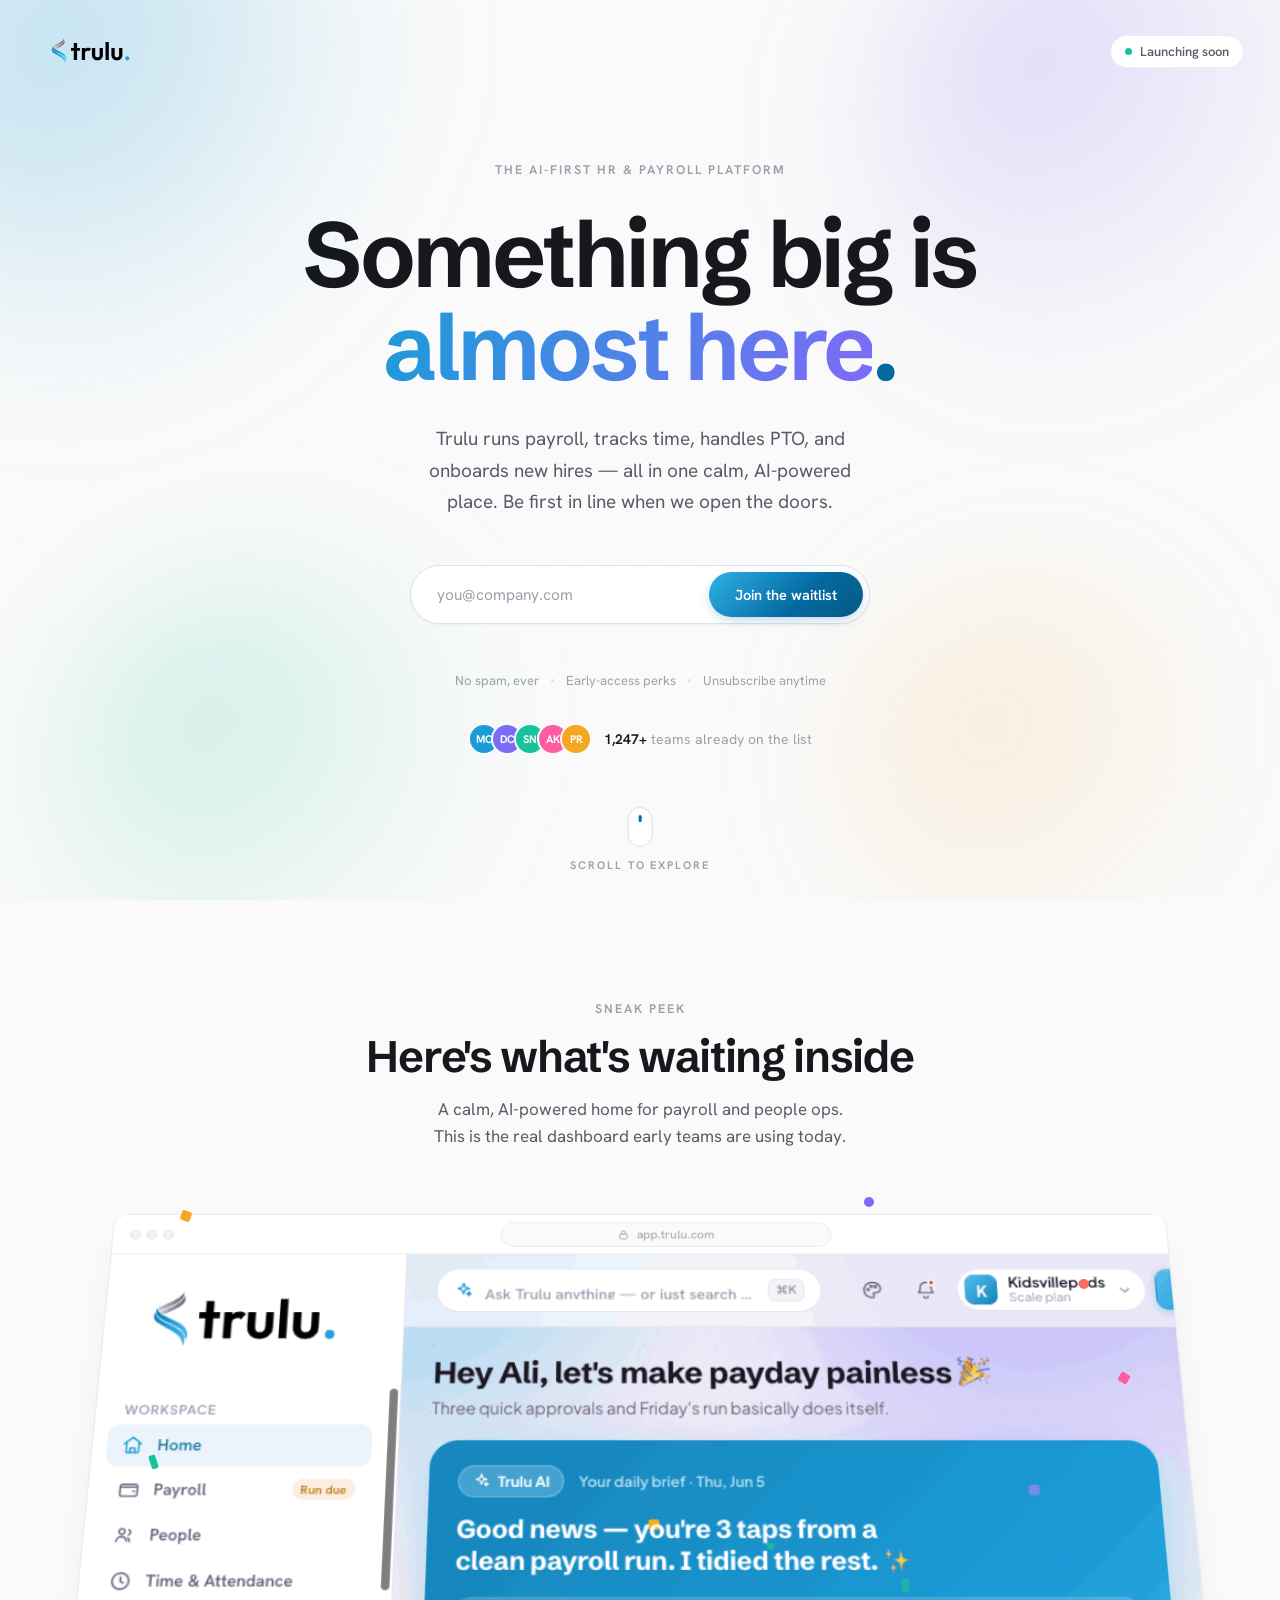
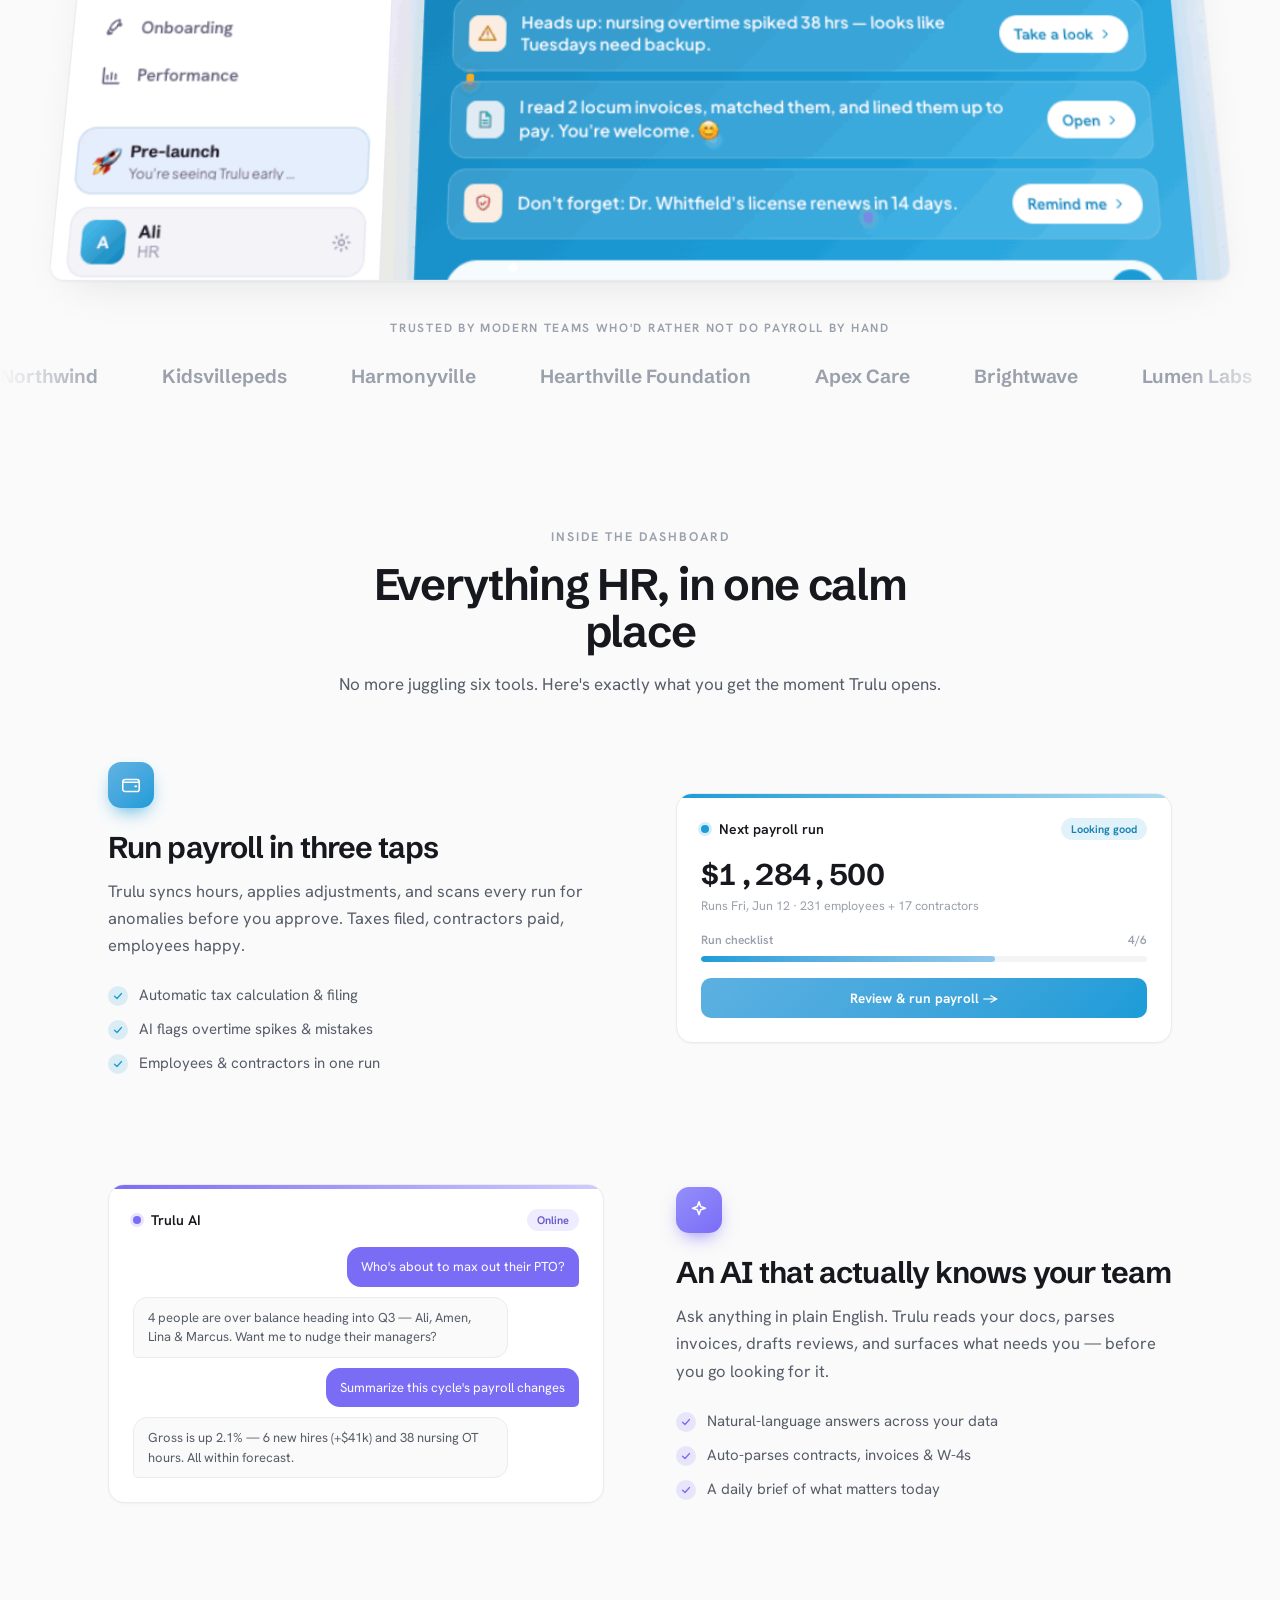
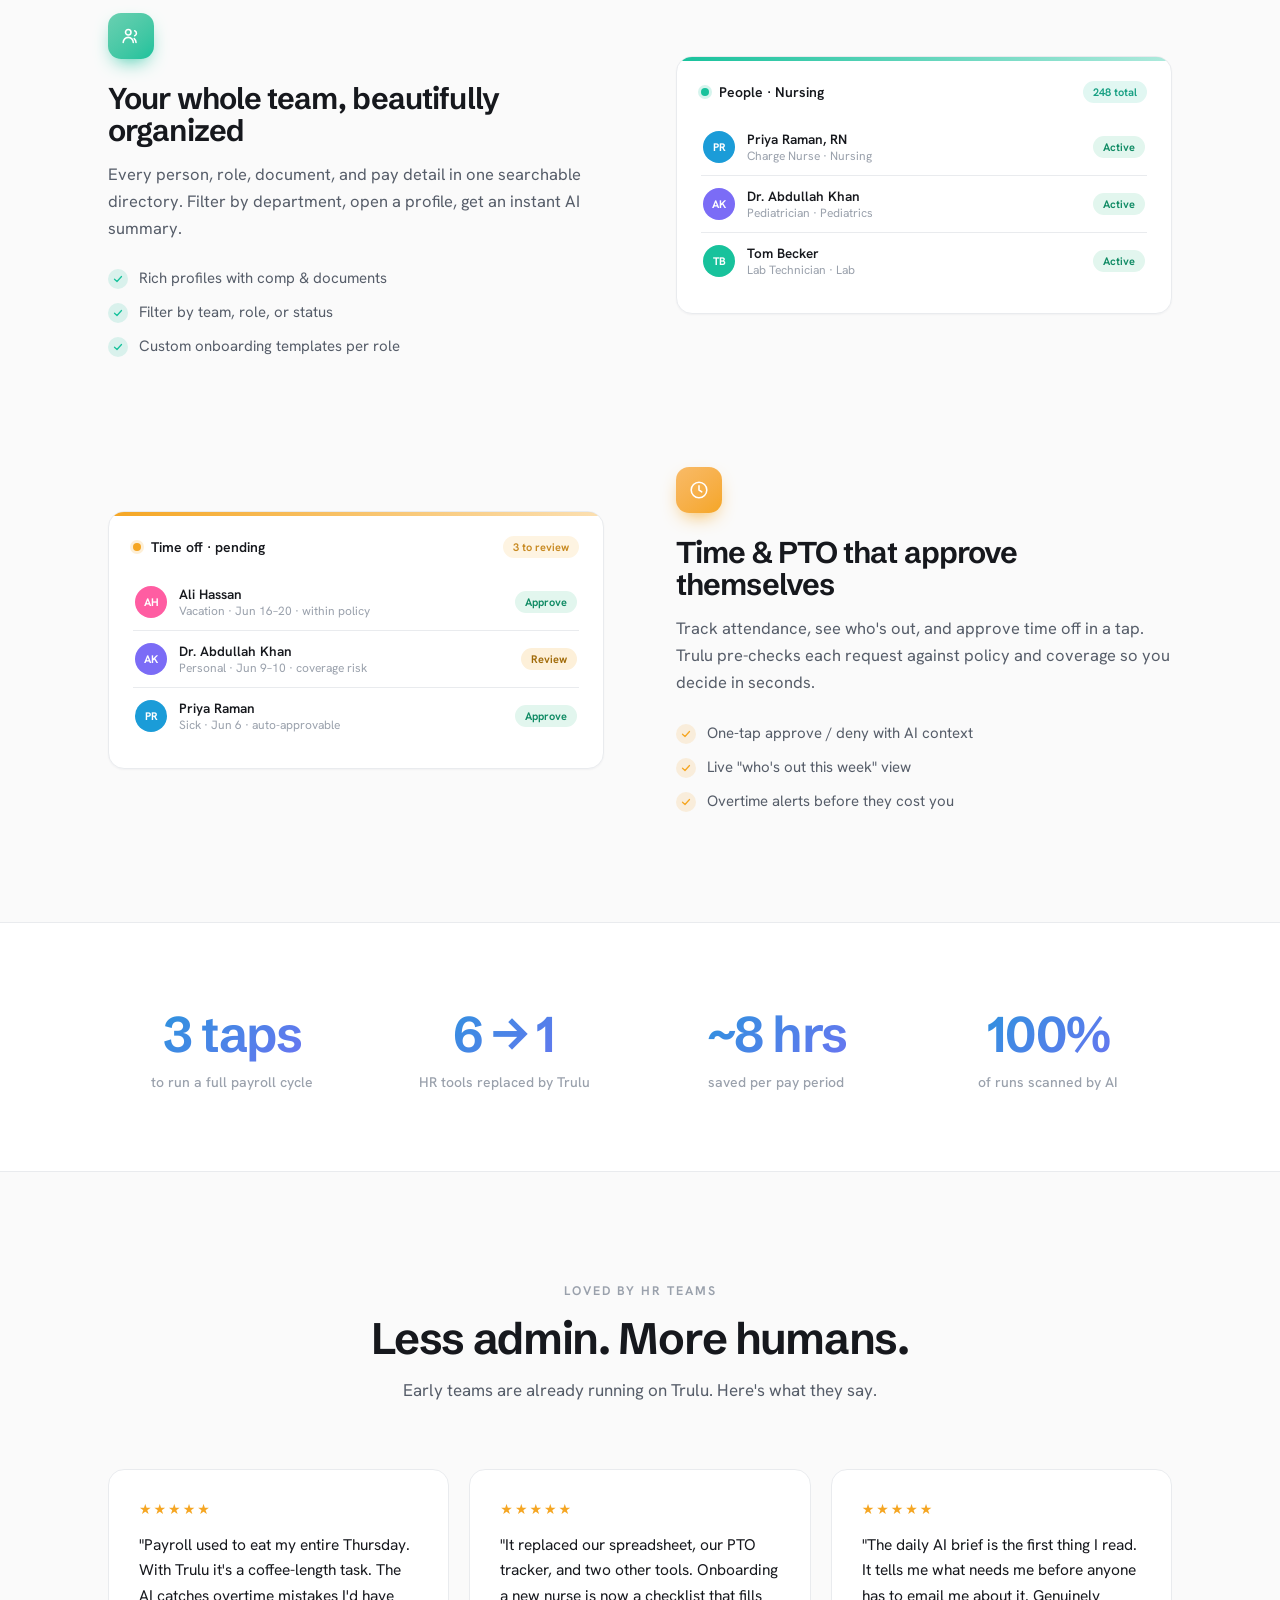
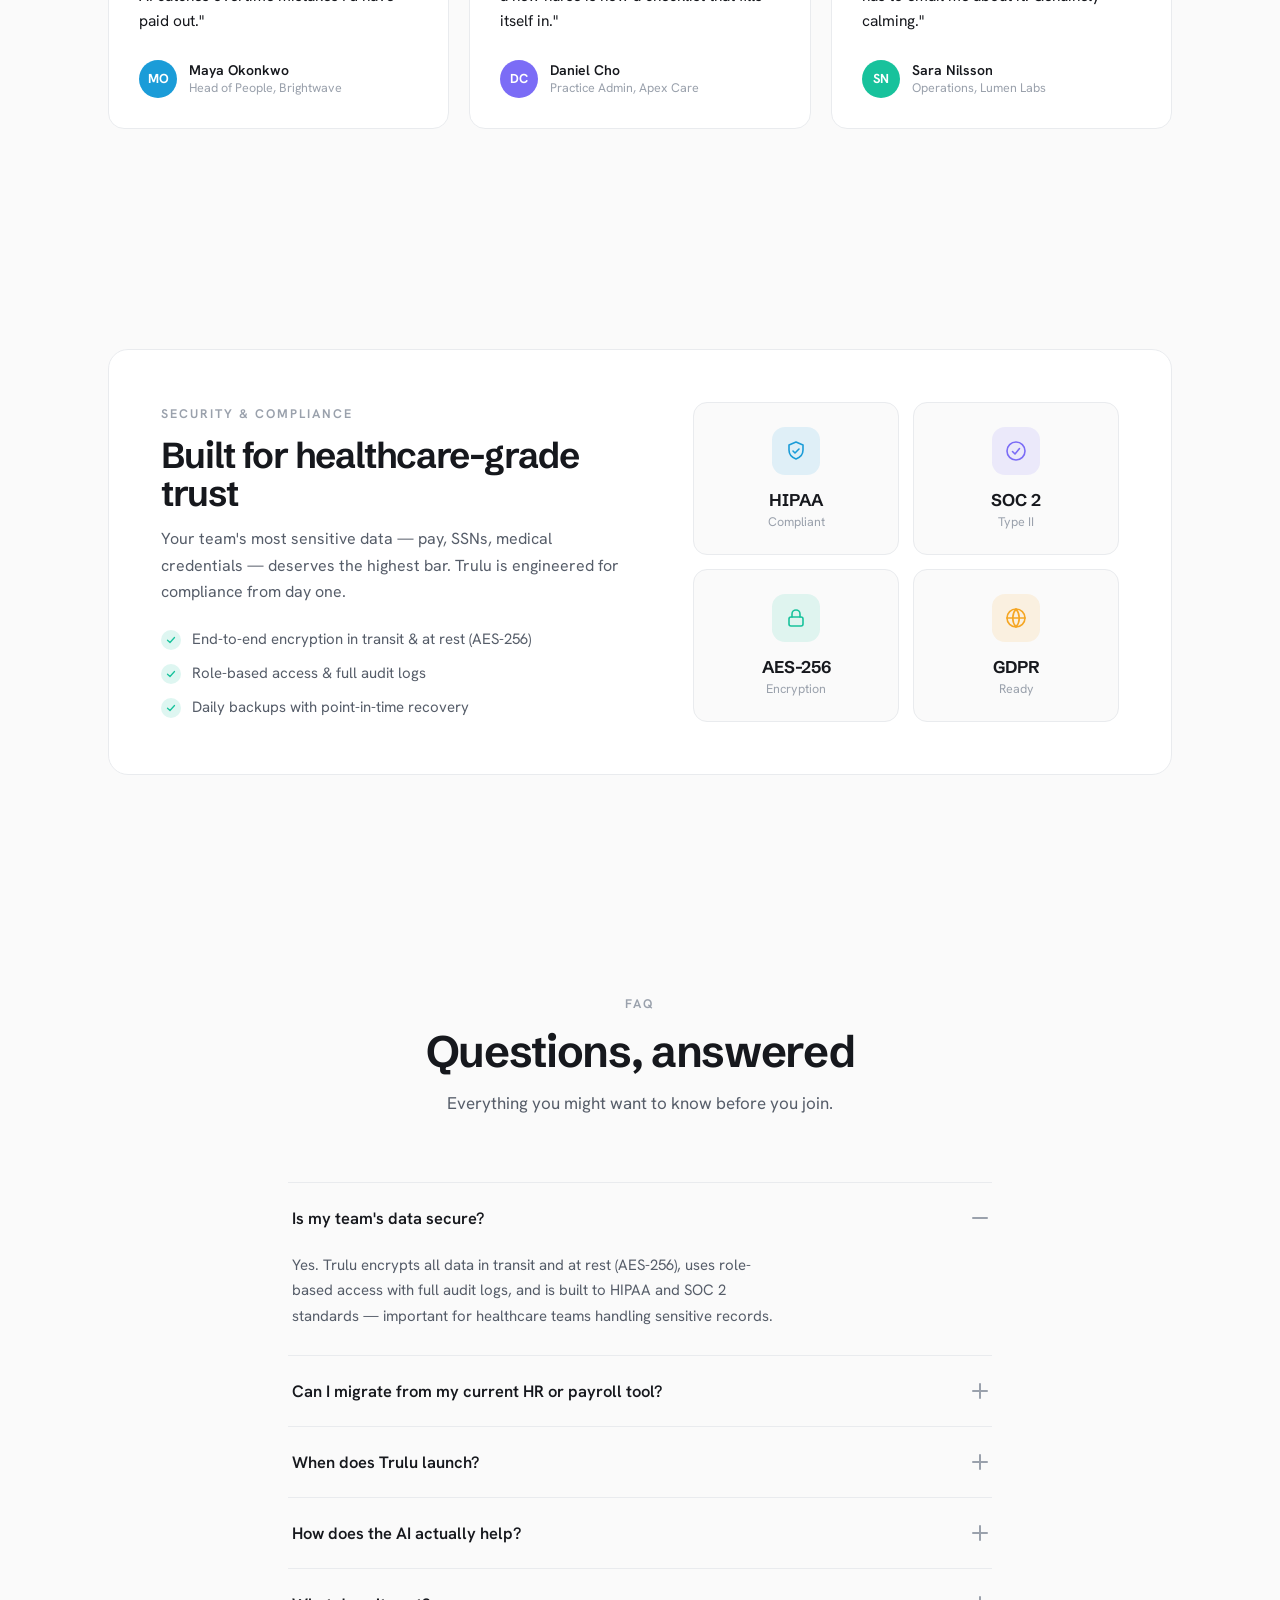
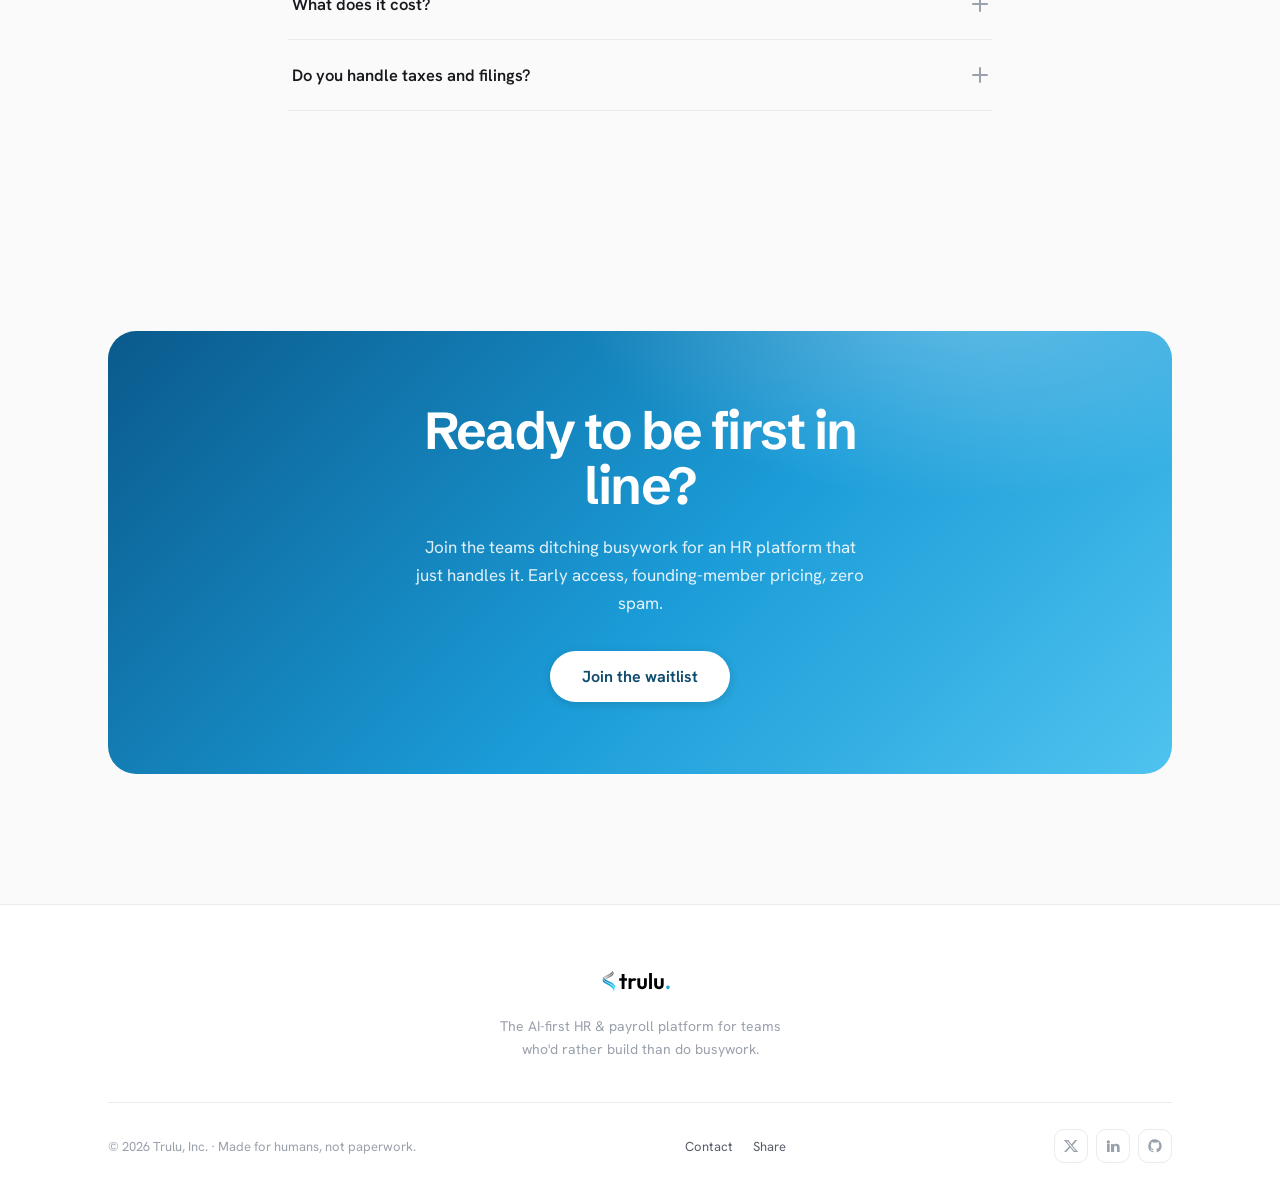
==== commit c1f06e93: "Add color and motion back onto the light design Layer graphics and animation over the minimal light " ====
--- a/index.html
+++ b/index.html
@@ -31,7 +31,11 @@
 
 <!-- ============ HERO — coming soon + waitlist (100vh) ============ -->
 <header class="hero" id="hero">
-  <div class="hero-tint" aria-hidden="true"></div>
+  <div class="hero-art" aria-hidden="true">
+    <span class="blob b1"></span><span class="blob b2"></span><span class="blob b3"></span><span class="blob b4"></span>
+    <div class="hero-grid"></div>
+  </div>
+  <div class="cs-particles" id="particles" aria-hidden="true"></div>
 
   <div class="cs-top">
     <a class="cs-logo" href="#top" aria-label="Trulu">
@@ -45,7 +49,7 @@
     <div id="csForm" class="cs-stack">
       <span class="cs-eyebrow cs-reveal d1">The AI-first HR &amp; payroll platform</span>
 
-      <h1 class="cs-h1 cs-reveal d2">Something big is<br />almost here<span class="hd-dot">.</span></h1>
+      <h1 class="cs-h1 cs-reveal d2">Something big is<br /><span class="grad">almost here</span><span class="hd-dot">.</span></h1>
       <p class="cs-sub cs-reveal d3">Trulu runs payroll, tracks time, handles PTO, and onboards new hires — all in one calm, AI-powered place. Be first in line when we open the doors.</p>
 
       <form class="cs-form cs-reveal d4" id="waitForm" novalidate>
@@ -63,7 +67,11 @@
 
       <div class="cs-proof cs-reveal d5">
         <div class="cs-avs">
-          <span>MO</span><span>DC</span><span>SN</span><span>AK</span><span>PR</span>
+          <span style="background:#1b9cd8">MO</span>
+          <span style="background:#7b6cf6">DC</span>
+          <span style="background:#18c29c">SN</span>
+          <span style="background:#ff5da2">AK</span>
+          <span style="background:#f5a623">PR</span>
         </div>
         <p><b id="csCount">1,200+</b> teams already on the list</p>
       </div>
@@ -105,6 +113,7 @@
         <p>A calm, AI-powered home for payroll and people ops. This is the real dashboard early teams are using today.</p>
       </div>
       <div class="lp-shot reveal">
+        <div class="lp-confetti" aria-hidden="true"><i></i><i></i><i></i><i></i><i></i><i></i></div>
         <div class="browser">
           <div class="browser-bar">
             <div class="browser-dots"><i></i><i></i><i></i></div>
@@ -154,7 +163,7 @@
       </div>
 
       <!-- Feature 1: Payroll -->
-      <div class="feat reveal">
+      <div class="feat reveal" style="--fc:#1b9cd8">
         <div class="feat-text">
           <div class="feat-ico"><svg width="22" height="22" viewBox="0 0 24 24" fill="none" stroke="currentColor" stroke-width="1.7" stroke-linecap="round" stroke-linejoin="round"><rect x="3" y="6" width="18" height="13" rx="2.5"/><path d="M3 9h18M16.5 13.5h1.5"/></svg></div>
           <h3>Run payroll in three taps</h3>
@@ -176,7 +185,7 @@
       </div>
 
       <!-- Feature 2: AI -->
-      <div class="feat flip reveal">
+      <div class="feat flip reveal" style="--fc:#7b6cf6">
         <div class="feat-text">
           <div class="feat-ico"><svg width="22" height="22" viewBox="0 0 24 24" fill="none" stroke="currentColor" stroke-width="1.7" stroke-linecap="round" stroke-linejoin="round"><path d="M12 3l1.8 5.2L19 10l-5.2 1.8L12 17l-1.8-5.2L5 10l5.2-1.8L12 3Z"/></svg></div>
           <h3>An AI that actually knows your team</h3>
@@ -199,7 +208,7 @@
       </div>
 
       <!-- Feature 3: People -->
-      <div class="feat reveal">
+      <div class="feat reveal" style="--fc:#18c29c">
         <div class="feat-text">
           <div class="feat-ico"><svg width="22" height="22" viewBox="0 0 24 24" fill="none" stroke="currentColor" stroke-width="1.7" stroke-linecap="round" stroke-linejoin="round"><circle cx="9" cy="8" r="3"/><path d="M3.5 19a5.5 5.5 0 0 1 11 0M16 6.2a3 3 0 0 1 0 5.6M17.5 19a5.5 5.5 0 0 0-2-4.2"/></svg></div>
           <h3>Your whole team, beautifully organized</h3>
@@ -212,14 +221,14 @@
         </div>
         <div class="snip" aria-hidden="true">
           <div class="snip-head"><span class="snip-dot"></span><span class="snip-title">People · Nursing</span><span class="snip-tag">248 total</span></div>
-          <div class="snip-row"><span class="snip-av">PR</span><div><div class="snip-name">Priya Raman, RN</div><div class="snip-meta">Charge Nurse · Nursing</div></div><span class="snip-pill">Active</span></div>
-          <div class="snip-row"><span class="snip-av">AK</span><div><div class="snip-name">Dr. Abdullah Khan</div><div class="snip-meta">Pediatrician · Pediatrics</div></div><span class="snip-pill">Active</span></div>
-          <div class="snip-row"><span class="snip-av">TB</span><div><div class="snip-name">Tom Becker</div><div class="snip-meta">Lab Technician · Lab</div></div><span class="snip-pill">Active</span></div>
+          <div class="snip-row"><span class="snip-av" style="background:#1b9cd8">PR</span><div><div class="snip-name">Priya Raman, RN</div><div class="snip-meta">Charge Nurse · Nursing</div></div><span class="snip-pill ok">Active</span></div>
+          <div class="snip-row"><span class="snip-av" style="background:#7b6cf6">AK</span><div><div class="snip-name">Dr. Abdullah Khan</div><div class="snip-meta">Pediatrician · Pediatrics</div></div><span class="snip-pill ok">Active</span></div>
+          <div class="snip-row"><span class="snip-av" style="background:#18c29c">TB</span><div><div class="snip-name">Tom Becker</div><div class="snip-meta">Lab Technician · Lab</div></div><span class="snip-pill ok">Active</span></div>
         </div>
       </div>
 
       <!-- Feature 4: Time & PTO -->
-      <div class="feat flip reveal">
+      <div class="feat flip reveal" style="--fc:#f5a623">
         <div class="feat-text">
           <div class="feat-ico"><svg width="22" height="22" viewBox="0 0 24 24" fill="none" stroke="currentColor" stroke-width="1.7" stroke-linecap="round" stroke-linejoin="round"><circle cx="12" cy="12" r="8.5"/><path d="M12 7.5V12l3 2"/></svg></div>
           <h3>Time &amp; PTO that approve themselves</h3>
@@ -232,9 +241,9 @@
         </div>
         <div class="snip" aria-hidden="true">
           <div class="snip-head"><span class="snip-dot"></span><span class="snip-title">Time off · pending</span><span class="snip-tag">3 to review</span></div>
-          <div class="snip-row"><span class="snip-av">AH</span><div><div class="snip-name">Ali Hassan</div><div class="snip-meta">Vacation · Jun 16–20 · within policy</div></div><span class="snip-pill">Approve</span></div>
-          <div class="snip-row"><span class="snip-av">AK</span><div><div class="snip-name">Dr. Abdullah Khan</div><div class="snip-meta">Personal · Jun 9–10 · coverage risk</div></div><span class="snip-pill">Review</span></div>
-          <div class="snip-row"><span class="snip-av">PR</span><div><div class="snip-name">Priya Raman</div><div class="snip-meta">Sick · Jun 6 · auto-approvable</div></div><span class="snip-pill">Approve</span></div>
+          <div class="snip-row"><span class="snip-av" style="background:#ff5da2">AH</span><div><div class="snip-name">Ali Hassan</div><div class="snip-meta">Vacation · Jun 16–20 · within policy</div></div><span class="snip-pill ok">Approve</span></div>
+          <div class="snip-row"><span class="snip-av" style="background:#7b6cf6">AK</span><div><div class="snip-name">Dr. Abdullah Khan</div><div class="snip-meta">Personal · Jun 9–10 · coverage risk</div></div><span class="snip-pill warn">Review</span></div>
+          <div class="snip-row"><span class="snip-av" style="background:#1b9cd8">PR</span><div><div class="snip-name">Priya Raman</div><div class="snip-meta">Sick · Jun 6 · auto-approvable</div></div><span class="snip-pill ok">Approve</span></div>
         </div>
       </div>
     </div>
@@ -262,16 +271,19 @@
       </div>
       <div class="lp-tcards">
         <div class="tcard reveal">
+          <div class="stars">★★★★★</div>
           <p class="quote">"Payroll used to eat my entire Thursday. With Trulu it's a coffee-length task. The AI catches overtime mistakes I'd have paid out."</p>
-          <div class="who"><span class="av">MO</span><div><div class="nm">Maya Okonkwo</div><div class="rl">Head of People, Brightwave</div></div></div>
+          <div class="who"><span class="av" style="background:#1b9cd8">MO</span><div><div class="nm">Maya Okonkwo</div><div class="rl">Head of People, Brightwave</div></div></div>
         </div>
         <div class="tcard reveal">
+          <div class="stars">★★★★★</div>
           <p class="quote">"It replaced our spreadsheet, our PTO tracker, and two other tools. Onboarding a new nurse is now a checklist that fills itself in."</p>
-          <div class="who"><span class="av">DC</span><div><div class="nm">Daniel Cho</div><div class="rl">Practice Admin, Apex Care</div></div></div>
+          <div class="who"><span class="av" style="background:#7b6cf6">DC</span><div><div class="nm">Daniel Cho</div><div class="rl">Practice Admin, Apex Care</div></div></div>
         </div>
         <div class="tcard reveal">
+          <div class="stars">★★★★★</div>
           <p class="quote">"The daily AI brief is the first thing I read. It tells me what needs me before anyone has to email me about it. Genuinely calming."</p>
-          <div class="who"><span class="av">SN</span><div><div class="nm">Sara Nilsson</div><div class="rl">Operations, Lumen Labs</div></div></div>
+          <div class="who"><span class="av" style="background:#18c29c">SN</span><div><div class="nm">Sara Nilsson</div><div class="rl">Operations, Lumen Labs</div></div></div>
         </div>
       </div>
     </div>
@@ -285,17 +297,17 @@
           <span class="sec-kicker">Security &amp; compliance</span>
           <h2>Built for healthcare-grade trust</h2>
           <p>Your team's most sensitive data — pay, SSNs, medical credentials — deserves the highest bar. Trulu is engineered for compliance from day one.</p>
-          <ul class="feat-list">
+          <ul class="feat-list" style="--fc:#18c29c">
             <li><span class="ck"><svg width="12" height="12" viewBox="0 0 24 24" fill="none" stroke="currentColor" stroke-width="2.6" stroke-linecap="round" stroke-linejoin="round"><path d="M5 12.5 10 17l9-10"/></svg></span> End-to-end encryption in transit &amp; at rest (AES-256)</li>
             <li><span class="ck"><svg width="12" height="12" viewBox="0 0 24 24" fill="none" stroke="currentColor" stroke-width="2.6" stroke-linecap="round" stroke-linejoin="round"><path d="M5 12.5 10 17l9-10"/></svg></span> Role-based access &amp; full audit logs</li>
             <li><span class="ck"><svg width="12" height="12" viewBox="0 0 24 24" fill="none" stroke="currentColor" stroke-width="2.6" stroke-linecap="round" stroke-linejoin="round"><path d="M5 12.5 10 17l9-10"/></svg></span> Daily backups with point-in-time recovery</li>
           </ul>
         </div>
         <div class="lp-badges">
-          <div class="lp-badge"><span class="lp-badge-ic"><svg width="24" height="24" viewBox="0 0 24 24" fill="none" stroke="currentColor" stroke-width="1.6" stroke-linecap="round" stroke-linejoin="round"><path d="M12 3l7 3v5c0 4.5-3 7.5-7 9-4-1.5-7-4.5-7-9V6Z"/><path d="M9 12l2 2 4-4"/></svg></span><div class="lp-badge-t">HIPAA</div><div class="lp-badge-s">Compliant</div></div>
-          <div class="lp-badge"><span class="lp-badge-ic"><svg width="24" height="24" viewBox="0 0 24 24" fill="none" stroke="currentColor" stroke-width="1.6" stroke-linecap="round" stroke-linejoin="round"><circle cx="12" cy="12" r="9"/><path d="M8.5 12.5 11 15l4.5-5.5"/></svg></span><div class="lp-badge-t">SOC 2</div><div class="lp-badge-s">Type II</div></div>
-          <div class="lp-badge"><span class="lp-badge-ic"><svg width="24" height="24" viewBox="0 0 24 24" fill="none" stroke="currentColor" stroke-width="1.6" stroke-linecap="round" stroke-linejoin="round"><rect x="5" y="11" width="14" height="9" rx="2"/><path d="M8 11V8a4 4 0 0 1 8 0v3"/></svg></span><div class="lp-badge-t">AES-256</div><div class="lp-badge-s">Encryption</div></div>
-          <div class="lp-badge"><span class="lp-badge-ic"><svg width="24" height="24" viewBox="0 0 24 24" fill="none" stroke="currentColor" stroke-width="1.6" stroke-linecap="round" stroke-linejoin="round"><circle cx="12" cy="12" r="9"/><path d="M3 12h18M12 3a14 14 0 0 1 0 18M12 3a14 14 0 0 0 0 18"/></svg></span><div class="lp-badge-t">GDPR</div><div class="lp-badge-s">Ready</div></div>
+          <div class="lp-badge"><span class="lp-badge-ic" style="--bc:#1b9cd8"><svg width="24" height="24" viewBox="0 0 24 24" fill="none" stroke="currentColor" stroke-width="1.6" stroke-linecap="round" stroke-linejoin="round"><path d="M12 3l7 3v5c0 4.5-3 7.5-7 9-4-1.5-7-4.5-7-9V6Z"/><path d="M9 12l2 2 4-4"/></svg></span><div class="lp-badge-t">HIPAA</div><div class="lp-badge-s">Compliant</div></div>
+          <div class="lp-badge"><span class="lp-badge-ic" style="--bc:#7b6cf6"><svg width="24" height="24" viewBox="0 0 24 24" fill="none" stroke="currentColor" stroke-width="1.6" stroke-linecap="round" stroke-linejoin="round"><circle cx="12" cy="12" r="9"/><path d="M8.5 12.5 11 15l4.5-5.5"/></svg></span><div class="lp-badge-t">SOC 2</div><div class="lp-badge-s">Type II</div></div>
+          <div class="lp-badge"><span class="lp-badge-ic" style="--bc:#18c29c"><svg width="24" height="24" viewBox="0 0 24 24" fill="none" stroke="currentColor" stroke-width="1.6" stroke-linecap="round" stroke-linejoin="round"><rect x="5" y="11" width="14" height="9" rx="2"/><path d="M8 11V8a4 4 0 0 1 8 0v3"/></svg></span><div class="lp-badge-t">AES-256</div><div class="lp-badge-s">Encryption</div></div>
+          <div class="lp-badge"><span class="lp-badge-ic" style="--bc:#f5a623"><svg width="24" height="24" viewBox="0 0 24 24" fill="none" stroke="currentColor" stroke-width="1.6" stroke-linecap="round" stroke-linejoin="round"><circle cx="12" cy="12" r="9"/><path d="M3 12h18M12 3a14 14 0 0 1 0 18M12 3a14 14 0 0 0 0 18"/></svg></span><div class="lp-badge-t">GDPR</div><div class="lp-badge-s">Ready</div></div>
         </div>
       </div>
     </div>
@@ -344,7 +356,7 @@
       <div class="cta-inner reveal">
         <h2>Ready to be first in line?</h2>
         <p>Join the teams ditching busywork for an HR platform that just handles it. Early access, founding-member pricing, zero spam.</p>
-        <button class="btn-accent btn-lg" data-scroll-top>Join the waitlist</button>
+        <button class="btn-white btn-lg" data-scroll-top>Join the waitlist</button>
       </div>
     </div>
   </section>
--- a/site.css
+++ b/site.css
@@ -48,10 +48,16 @@
 /* ---------- Buttons — the accent lives here ---------- */
 .btn-accent { display: inline-flex; align-items: center; justify-content: center; gap: 8px; cursor: pointer;
   border: none; border-radius: 999px; font-family: var(--font-sans); font-weight: 600; font-size: 15px;
-  color: #fff; background: var(--accent); padding: 12px 24px;
-  transition: background .15s, transform .15s var(--ease); }
-.btn-accent:hover { background: var(--accent-strong); transform: translateY(-1px); }
+  color: #fff; background: linear-gradient(135deg, #2fb2e8, var(--accent) 60%, var(--accent-strong)); padding: 12px 24px;
+  box-shadow: 0 6px 18px -6px rgba(3,105,161,.45);
+  transition: box-shadow .2s, transform .15s var(--bounce), filter .15s; }
+.btn-accent:hover { transform: translateY(-2px); box-shadow: 0 12px 28px -8px rgba(3,105,161,.55); filter: saturate(1.1); }
 .btn-accent:active { transform: translateY(0); }
+.btn-white { display: inline-flex; align-items: center; justify-content: center; gap: 8px; cursor: pointer;
+  border: none; border-radius: 999px; font-family: var(--font-sans); font-weight: 650; font-size: 15px;
+  color: #0f4c6e; background: #fff; padding: 12px 24px; box-shadow: 0 2px 10px rgba(0,0,0,.14);
+  transition: transform .15s var(--bounce), box-shadow .2s; }
+.btn-white:hover { transform: translateY(-2px); box-shadow: 0 10px 26px rgba(0,0,0,.22); }
 .btn-lg { padding: 15px 32px; font-size: 16px; }
 
 /* ============================================================
@@ -76,8 +82,21 @@
    ============================================================ */
 .hero { position: relative; min-height: 100svh; overflow: hidden;
   display: flex; flex-direction: column; }
-.hero-tint { position: absolute; inset: 0; z-index: 0; pointer-events: none;
-  background: radial-gradient(56% 44% at 50% 0%, rgba(3, 105, 161, .05), transparent 72%); }
+.hero-art { position: absolute; inset: 0; z-index: 0; pointer-events: none; }
+.hero-art .blob { position: absolute; border-radius: 50%; filter: blur(70px); will-change: transform; }
+.hero-art .b1 { width: 44vw; height: 44vw; top: -16%; left: -10%;
+  background: radial-gradient(circle at 30% 30%, rgba(27,156,216,.28), transparent 68%); }
+.hero-art .b2 { width: 40vw; height: 40vw; top: -12%; right: -8%;
+  background: radial-gradient(circle at 30% 30%, rgba(123,108,246,.22), transparent 68%); }
+.hero-art .b3 { width: 36vw; height: 36vw; bottom: -14%; left: 4%;
+  background: radial-gradient(circle at 30% 30%, rgba(24,194,156,.20), transparent 68%); }
+.hero-art .b4 { width: 32vw; height: 32vw; bottom: -10%; right: 2%;
+  background: radial-gradient(circle at 30% 30%, rgba(245,166,35,.16), transparent 70%); }
+.hero-grid { position: absolute; inset: 0;
+  background-image: radial-gradient(rgba(22,24,29,.10) 1px, transparent 1.3px); background-size: 32px 32px;
+  mask-image: radial-gradient(110% 80% at 50% 20%, #000 20%, transparent 75%); opacity: .5; }
+.cs-particles { position: absolute; inset: 0; z-index: 1; pointer-events: none; overflow: hidden; }
+.cs-particles i { position: absolute; bottom: -20px; border-radius: 50%; opacity: 0; }
 
 .cs-top { position: relative; z-index: 5; display: flex; align-items: center; justify-content: space-between; padding: 28px 36px; }
 .cs-logo { height: 46px; display: flex; align-items: center; }
@@ -85,7 +104,7 @@
 .cs-pill { display: inline-flex; align-items: center; gap: 8px; padding: 7px 14px; border-radius: 999px;
   background: var(--surface); border: 1px solid var(--border);
   font-size: 13px; font-weight: 550; color: var(--text-2); }
-.cs-pill .dot { width: 7px; height: 7px; border-radius: 50%; background: var(--accent); }
+.cs-pill .dot { width: 7px; height: 7px; border-radius: 50%; background: #18c29c; box-shadow: 0 0 0 0 rgba(24,194,156,.4); }
 
 .cs-main { position: relative; z-index: 5; flex: 1; display: flex; flex-direction: column; align-items: center; justify-content: center;
   text-align: center; padding: 24px 24px 110px; }
@@ -96,6 +115,8 @@
 
 .cs-h1 { font-size: clamp(46px, 7.2vw, 92px); font-weight: 650; letter-spacing: -.035em; line-height: 1.02;
   color: var(--text); margin: 0; }
+.cs-h1 .grad { background: linear-gradient(110deg, #1b9cd8, #7b6cf6 50%, #18c29c 95%);
+  -webkit-background-clip: text; background-clip: text; -webkit-text-fill-color: transparent; }
 .cs-h1 .hd-dot { color: var(--accent); }
 .cs-sub { font-size: clamp(16px, 1.9vw, 19px); color: var(--text-2); max-width: 52ch; margin: 28px auto 0; line-height: 1.65; text-wrap: balance; }
 
@@ -110,8 +131,10 @@
 .cs-field input::placeholder { color: var(--text-3); }
 .cs-field button { flex: 0 0 auto; border: none; cursor: pointer; border-radius: 999px;
   font-family: var(--font-sans); font-weight: 600; font-size: 14.5px; color: #fff; padding: 0 26px;
-  background: var(--accent); transition: background .15s; white-space: nowrap; }
-.cs-field button:hover { background: var(--accent-strong); }
+  background: linear-gradient(135deg, #2fb2e8, var(--accent) 60%, var(--accent-strong));
+  box-shadow: 0 4px 14px -4px rgba(3,105,161,.4);
+  transition: transform .14s var(--bounce), box-shadow .2s, filter .15s; white-space: nowrap; }
+.cs-field button:hover { transform: translateY(-1px); box-shadow: 0 8px 22px -6px rgba(3,105,161,.5); filter: saturate(1.1); }
 .cs-field button:disabled { opacity: .65; cursor: default; }
 .cs-note { font-size: 13px; color: var(--text-3); margin-top: 18px; display: flex; align-items: center; gap: 12px; justify-content: center; flex-wrap: wrap; }
 .cs-note i { width: 3px; height: 3px; border-radius: 50%; background: var(--border-2); }
@@ -121,7 +144,7 @@
 .cs-proof { display: flex; align-items: center; gap: 12px; justify-content: center; margin-top: 34px; }
 .cs-avs { display: flex; }
 .cs-avs span { width: 32px; height: 32px; border-radius: 50%; border: 2px solid var(--bg); margin-left: -9px;
-  display: grid; place-items: center; background: var(--surface-2); color: var(--text-2); font-size: 11px; font-weight: 650; }
+  display: grid; place-items: center; background: var(--surface-2); color: #fff; font-size: 11px; font-weight: 700; }
 .cs-avs span:first-child { margin-left: 0; }
 .cs-proof p { font-size: 14px; color: var(--text-3); }
 .cs-proof b { color: var(--text); font-weight: 650; }
@@ -169,6 +192,14 @@
 /* product shot */
 .shot-sec { padding-top: 100px; padding-bottom: 30px; }
 .lp-shot { max-width: 1020px; margin: 0 auto; position: relative; perspective: 1600px; }
+.lp-confetti { position: absolute; inset: -44px 0 0; pointer-events: none; z-index: 2; }
+.lp-confetti i { position: absolute; width: 10px; height: 10px; border-radius: 2px; }
+.lp-confetti i:nth-child(1){top:6%;left:5%;background:#f5a623;transform:rotate(20deg);}
+.lp-confetti i:nth-child(2){top:16%;left:93%;background:#ff6b5c;border-radius:50%;}
+.lp-confetti i:nth-child(3){top:42%;left:2%;background:#18c29c;width:7px;height:14px;transform:rotate(-18deg);}
+.lp-confetti i:nth-child(4){top:4%;left:72%;background:#7b6cf6;border-radius:50%;}
+.lp-confetti i:nth-child(5){top:30%;left:97%;background:#ff5da2;transform:rotate(30deg);}
+.lp-confetti i:nth-child(6){top:56%;left:91%;background:#1b9cd8;border-radius:50%;}
 .browser { border-radius: 14px; overflow: hidden; border: 1px solid var(--border); background: var(--surface);
   box-shadow: var(--shadow-2);
   transform-origin: 50% 0%; transform: rotateX(14deg) scale(1.02); will-change: transform; }
@@ -195,59 +226,75 @@
 .feat { display: grid; grid-template-columns: 1fr 1fr; gap: 72px; align-items: center; margin-bottom: 110px; }
 .feat:last-child { margin-bottom: 0; }
 .feat.flip .feat-text { order: 2; }
-.feat-ico { width: 44px; height: 44px; border-radius: 12px; display: grid; place-items: center;
-  color: var(--text); background: var(--surface-2); margin-bottom: 24px; }
+.feat-ico { width: 46px; height: 46px; border-radius: 13px; display: grid; place-items: center; color: #fff;
+  background: linear-gradient(140deg, color-mix(in oklab, var(--fc, var(--accent)) 78%, white), var(--fc, var(--accent)));
+  box-shadow: 0 8px 20px -8px var(--fc, var(--accent)); margin-bottom: 24px;
+  transition: transform .25s var(--bounce); }
+.feat:hover .feat-ico { transform: rotate(-6deg) scale(1.08); }
 .feat-text h3 { font-size: clamp(23px, 2.8vw, 30px); }
 .feat-text > p { font-size: 16.5px; color: var(--text-2); margin-top: 14px; line-height: 1.65; }
 .feat-list { list-style: none; padding: 0; margin: 26px 0 0; display: flex; flex-direction: column; gap: 13px; }
 .feat-list li { display: flex; align-items: flex-start; gap: 11px; font-size: 15px; color: var(--text-2); }
 .feat-list .ck { width: 20px; height: 20px; border-radius: 50%; flex: 0 0 auto; display: grid; place-items: center; margin-top: 1px;
-  background: var(--surface-2); color: var(--text-2); }
+  background: color-mix(in srgb, var(--fc, var(--accent)) 14%, transparent); color: var(--fc, var(--accent)); }
 
 /* feature mini-mockup card */
 .snip { background: var(--surface); border: 1px solid var(--border); border-radius: 16px; box-shadow: var(--shadow-1);
-  padding: 24px; }
+  padding: 24px; position: relative; overflow: hidden;
+  transition: transform .25s var(--ease), box-shadow .25s; }
+.snip::before { content: ""; position: absolute; inset: 0 0 auto 0; height: 4px;
+  background: linear-gradient(90deg, var(--fc, var(--accent)), color-mix(in srgb, var(--fc, var(--accent)) 35%, transparent)); }
+.snip:hover { transform: translateY(-4px); box-shadow: var(--shadow-2); }
 .snip-head { display: flex; align-items: center; gap: 10px; margin-bottom: 16px; }
-.snip-dot { width: 8px; height: 8px; border-radius: 50%; background: var(--accent); }
+.snip-dot { width: 8px; height: 8px; border-radius: 50%; background: var(--fc, var(--accent));
+  box-shadow: 0 0 0 3px color-mix(in srgb, var(--fc, var(--accent)) 18%, transparent); }
 .snip-title { font-weight: 600; font-size: 14px; }
-.snip-tag { margin-left: auto; font-size: 11px; font-weight: 600; padding: 4px 10px; border-radius: 999px;
-  background: var(--surface-2); color: var(--text-2); }
+.snip-tag { margin-left: auto; font-size: 11px; font-weight: 650; padding: 4px 10px; border-radius: 999px;
+  background: color-mix(in srgb, var(--fc, var(--accent)) 13%, transparent); color: color-mix(in srgb, var(--fc, var(--accent)) 80%, #16181d); }
 .snip-row { display: flex; align-items: center; gap: 12px; padding: 11px 2px; }
 .snip-row + .snip-row { border-top: 1px solid var(--border); }
 .snip-av { width: 32px; height: 32px; border-radius: 50%; flex: 0 0 auto; display: grid; place-items: center;
-  background: var(--surface-2); color: var(--text-2); font-size: 11px; font-weight: 650; }
+  background: var(--surface-2); color: #fff; font-size: 11px; font-weight: 700; }
 .snip-name { font-size: 13.5px; font-weight: 600; }
 .snip-meta { font-size: 12px; color: var(--text-3); }
-.snip-pill { margin-left: auto; font-size: 11px; font-weight: 600; padding: 4px 10px; border-radius: 999px;
+.snip-pill { margin-left: auto; font-size: 11px; font-weight: 650; padding: 4px 10px; border-radius: 999px;
   background: var(--surface-2); color: var(--text-2); }
+.snip-pill.ok { background: #e2f6ee; color: #0e8a63; }
+.snip-pill.warn { background: #fdf0d9; color: #a06a08; }
 .snip-bar { height: 6px; border-radius: 99px; background: var(--surface-2); overflow: hidden; }
-.snip-bar > i { display: block; height: 100%; border-radius: 99px; background: var(--text); }
+.snip-bar > i { display: block; height: 100%; border-radius: 99px;
+  background: linear-gradient(90deg, var(--fc, var(--accent)), color-mix(in oklab, var(--fc, var(--accent)) 55%, white));
+  transform-origin: left; }
+.reveal.in .snip-bar > i { animation: bar-grow 1.1s var(--ease) both .25s; }
 .snip-big { font-size: 30px; font-weight: 650; letter-spacing: -.02em; font-variant-numeric: tabular-nums; font-family: var(--font-display); }
 .snip-mut { font-size: 12.5px; color: var(--text-3); margin-top: 4px; }
 .snip-chat { display: flex; flex-direction: column; gap: 10px; }
 .snip-bubble { font-size: 13px; line-height: 1.5; padding: 10px 14px; border-radius: 14px; max-width: 84%; }
-.snip-bubble.me { align-self: flex-end; background: var(--text); color: #fff; border-bottom-right-radius: 5px; }
+.snip-bubble.me { align-self: flex-end; background: var(--fc, var(--accent)); color: #fff; border-bottom-right-radius: 5px; }
 .snip-bubble.ai { align-self: flex-start; background: var(--bg); border: 1px solid var(--border); border-bottom-left-radius: 5px; color: var(--text-2); }
 .snip-btn { margin-top: 16px; width: 100%; padding: 11px; border-radius: 10px; border: none; cursor: pointer;
-  font-family: var(--font-sans); font-weight: 600; font-size: 13.5px; color: #fff; background: var(--text);
-  transition: opacity .15s; }
-.snip-btn:hover { opacity: .85; }
+  font-family: var(--font-sans); font-weight: 650; font-size: 13.5px; color: #fff;
+  background: linear-gradient(135deg, color-mix(in oklab, var(--fc, var(--accent)) 80%, white), var(--fc, var(--accent)));
+  transition: transform .15s var(--bounce), box-shadow .2s; }
+.snip-btn:hover { transform: translateY(-1px); box-shadow: 0 8px 18px -8px var(--fc, var(--accent)); }
 
 /* stats band */
 .lp-stats { border-top: 1px solid var(--border); border-bottom: 1px solid var(--border); background: var(--surface); padding: 80px 0; }
 .lp-stats .grid { display: grid; grid-template-columns: repeat(4, 1fr); gap: 24px; text-align: center; }
-.lp-stat .n { font-family: var(--font-display); font-size: clamp(32px, 4.6vw, 50px); font-weight: 650; letter-spacing: -.03em; color: var(--text); }
+.lp-stat .n { font-family: var(--font-display); font-size: clamp(32px, 4.6vw, 50px); font-weight: 650; letter-spacing: -.03em;
+  background: linear-gradient(135deg, #1b9cd8, #7b6cf6); -webkit-background-clip: text; background-clip: text; -webkit-text-fill-color: transparent; }
 .lp-stat .l { font-size: 14px; color: var(--text-3); margin-top: 8px; font-weight: 500; }
 
 /* testimonials */
 .lp-tcards { display: grid; grid-template-columns: repeat(3, 1fr); gap: 20px; }
 .tcard { background: var(--surface); border: 1px solid var(--border); border-radius: 16px; padding: 30px;
-  display: flex; flex-direction: column; transition: border-color .2s; }
-.tcard:hover { border-color: var(--border-2); }
+  display: flex; flex-direction: column; transition: transform .25s var(--ease), box-shadow .25s, border-color .2s; }
+.tcard:hover { border-color: var(--border-2); transform: translateY(-5px); box-shadow: var(--shadow-2); }
+.tcard .stars { color: #f5a623; letter-spacing: 2px; font-size: 14px; margin-bottom: 14px; }
 .tcard .quote { font-size: 15.5px; line-height: 1.65; color: var(--text); flex: 1; }
 .tcard .who { display: flex; align-items: center; gap: 12px; margin-top: 26px; }
 .tcard .who .av { width: 38px; height: 38px; border-radius: 50%; display: grid; place-items: center;
-  background: var(--surface-2); color: var(--text-2); font-weight: 650; font-size: 13px; }
+  background: var(--surface-2); color: #fff; font-weight: 700; font-size: 13px; }
 .tcard .who .nm { font-weight: 600; font-size: 14px; }
 .tcard .who .rl { font-size: 12.5px; color: var(--text-3); }
 
@@ -260,10 +307,11 @@
 .lp-sec-copy .feat-list { margin-top: 24px; }
 .lp-badges { display: grid; grid-template-columns: 1fr 1fr; gap: 14px; }
 .lp-badge { background: var(--bg); border: 1px solid var(--border); border-radius: 14px; padding: 24px 18px; text-align: center;
-  transition: border-color .2s; }
-.lp-badge:hover { border-color: var(--border-2); }
+  transition: transform .25s var(--ease), box-shadow .25s, border-color .2s; }
+.lp-badge:hover { transform: translateY(-4px); box-shadow: var(--shadow-2);
+  border-color: color-mix(in srgb, var(--bc, var(--accent)) 40%, var(--border)); }
 .lp-badge-ic { width: 48px; height: 48px; border-radius: 13px; display: grid; place-items: center; margin: 0 auto 14px;
-  color: var(--text); background: var(--surface); border: 1px solid var(--border); }
+  color: var(--bc, var(--accent)); background: color-mix(in srgb, var(--bc, var(--accent)) 12%, transparent); }
 .lp-badge-t { font-family: var(--font-display); font-weight: 650; font-size: 17px; }
 .lp-badge-s { font-size: 12.5px; color: var(--text-3); margin-top: 3px; }
 
@@ -283,11 +331,15 @@
 .lp-faq-item[open] .lp-faq-ic::after { transform: rotate(90deg) scaleX(0); }
 .lp-faq-a { padding: 0 4px 26px; font-size: 15px; color: var(--text-2); line-height: 1.7; max-width: 62ch; }
 
-/* final CTA — just type, space, and one button */
-.lp-ctaband { padding: 150px 0 160px; text-align: center; }
-.cta-inner h2 { font-size: clamp(34px, 5vw, 56px); max-width: 16ch; margin: 0 auto; }
-.cta-inner p { font-size: 17px; color: var(--text-2); margin: 22px auto 0; max-width: 46ch; line-height: 1.65; }
-.cta-inner .btn-accent { margin-top: 38px; }
+/* final CTA — gradient band */
+.lp-ctaband { padding: 110px 0 130px; text-align: center; }
+.cta-inner { position: relative; overflow: hidden; border-radius: 28px; padding: 72px 40px;
+  background: linear-gradient(135deg, #0a5a8c, #1b9cd8 55%, #4fc3ef); color: #fff; }
+.cta-inner::after { content: ""; position: absolute; inset: 0; pointer-events: none;
+  background: radial-gradient(60% 80% at 80% -10%, rgba(255,255,255,.32), transparent 60%); }
+.cta-inner h2 { font-size: clamp(32px, 4.6vw, 52px); max-width: 16ch; margin: 0 auto; color: #fff; position: relative; z-index: 1; }
+.cta-inner p { font-size: 17px; color: rgba(255,255,255,.88); margin: 20px auto 0; max-width: 46ch; line-height: 1.65; position: relative; z-index: 1; }
+.cta-inner .btn-white { margin-top: 34px; position: relative; z-index: 1; }
 
 /* footer */
 .site-foot { border-top: 1px solid var(--border); padding: 56px 0 40px; background: var(--surface); }
@@ -318,6 +370,16 @@
   .cs-reveal.d5 { animation-delay: .48s; }
   .cs-scroll .mouse i { animation: cs-wheel 1.8s ease-in-out infinite; }
   .lp-marquee-track { animation: lp-marq 38s linear infinite; }
+  .hero-art .b1 { animation: drift1 24s ease-in-out infinite; }
+  .hero-art .b2 { animation: drift2 28s ease-in-out infinite; }
+  .hero-art .b3 { animation: drift3 32s ease-in-out infinite; }
+  .hero-art .b4 { animation: drift4 26s ease-in-out infinite; }
+  .cs-h1 .grad { background-size: 200% auto; animation: shimmer 7s linear infinite; }
+  .cs-pill .dot { animation: pulse 2.2s ease-out infinite; }
+  .cs-particles i { animation: p-rise linear infinite; }
+  .lp-confetti i { animation: c-float 7s ease-in-out infinite; }
+  .lp-confetti i:nth-child(2n) { animation-duration: 9s; }
+  .lp-confetti i:nth-child(3n) { animation-duration: 6s; }
   /* scroll reveal — transform only, never opacity (content always visible) */
   .js .reveal { transform: translateY(22px); }
   .js .reveal.in { animation: lp-rise .7s var(--ease) forwards; }
@@ -330,6 +392,15 @@
 @keyframes cs-wheel { 0% { transform: translateY(0); opacity: 1; } 70% { transform: translateY(11px); opacity: 0; } 100% { transform: translateY(0); opacity: 0; } }
 @keyframes lp-marq { to { transform: translateX(-50%); } }
 @keyframes lp-rise { from { transform: translateY(22px); } to { transform: none; } }
+@keyframes shimmer { to { background-position: 200% center; } }
+@keyframes pulse { 0% { box-shadow: 0 0 0 0 rgba(24,194,156,.4); } 70% { box-shadow: 0 0 0 7px rgba(24,194,156,0); } 100% { box-shadow: 0 0 0 0 rgba(24,194,156,0); } }
+@keyframes bar-grow { from { transform: scaleX(0); } to { transform: scaleX(1); } }
+@keyframes p-rise { 0% { transform: translateY(0) translateX(0); opacity: 0; } 10% { opacity: .55; } 90% { opacity: .45; } 100% { transform: translateY(-105vh) translateX(var(--drift, 30px)); opacity: 0; } }
+@keyframes c-float { 50% { transform: translateY(-10px) rotate(-14deg); } }
+@keyframes drift1 { 50% { transform: translate(7vw, 5vh) scale(1.12); } }
+@keyframes drift2 { 50% { transform: translate(-6vw, 6vh) scale(1.08); } }
+@keyframes drift3 { 50% { transform: translate(6vw, -5vh) scale(1.14); } }
+@keyframes drift4 { 50% { transform: translate(-5vw, -4vh) scale(1.1); } }
 
 /* ============================================================
    RESPONSIVE
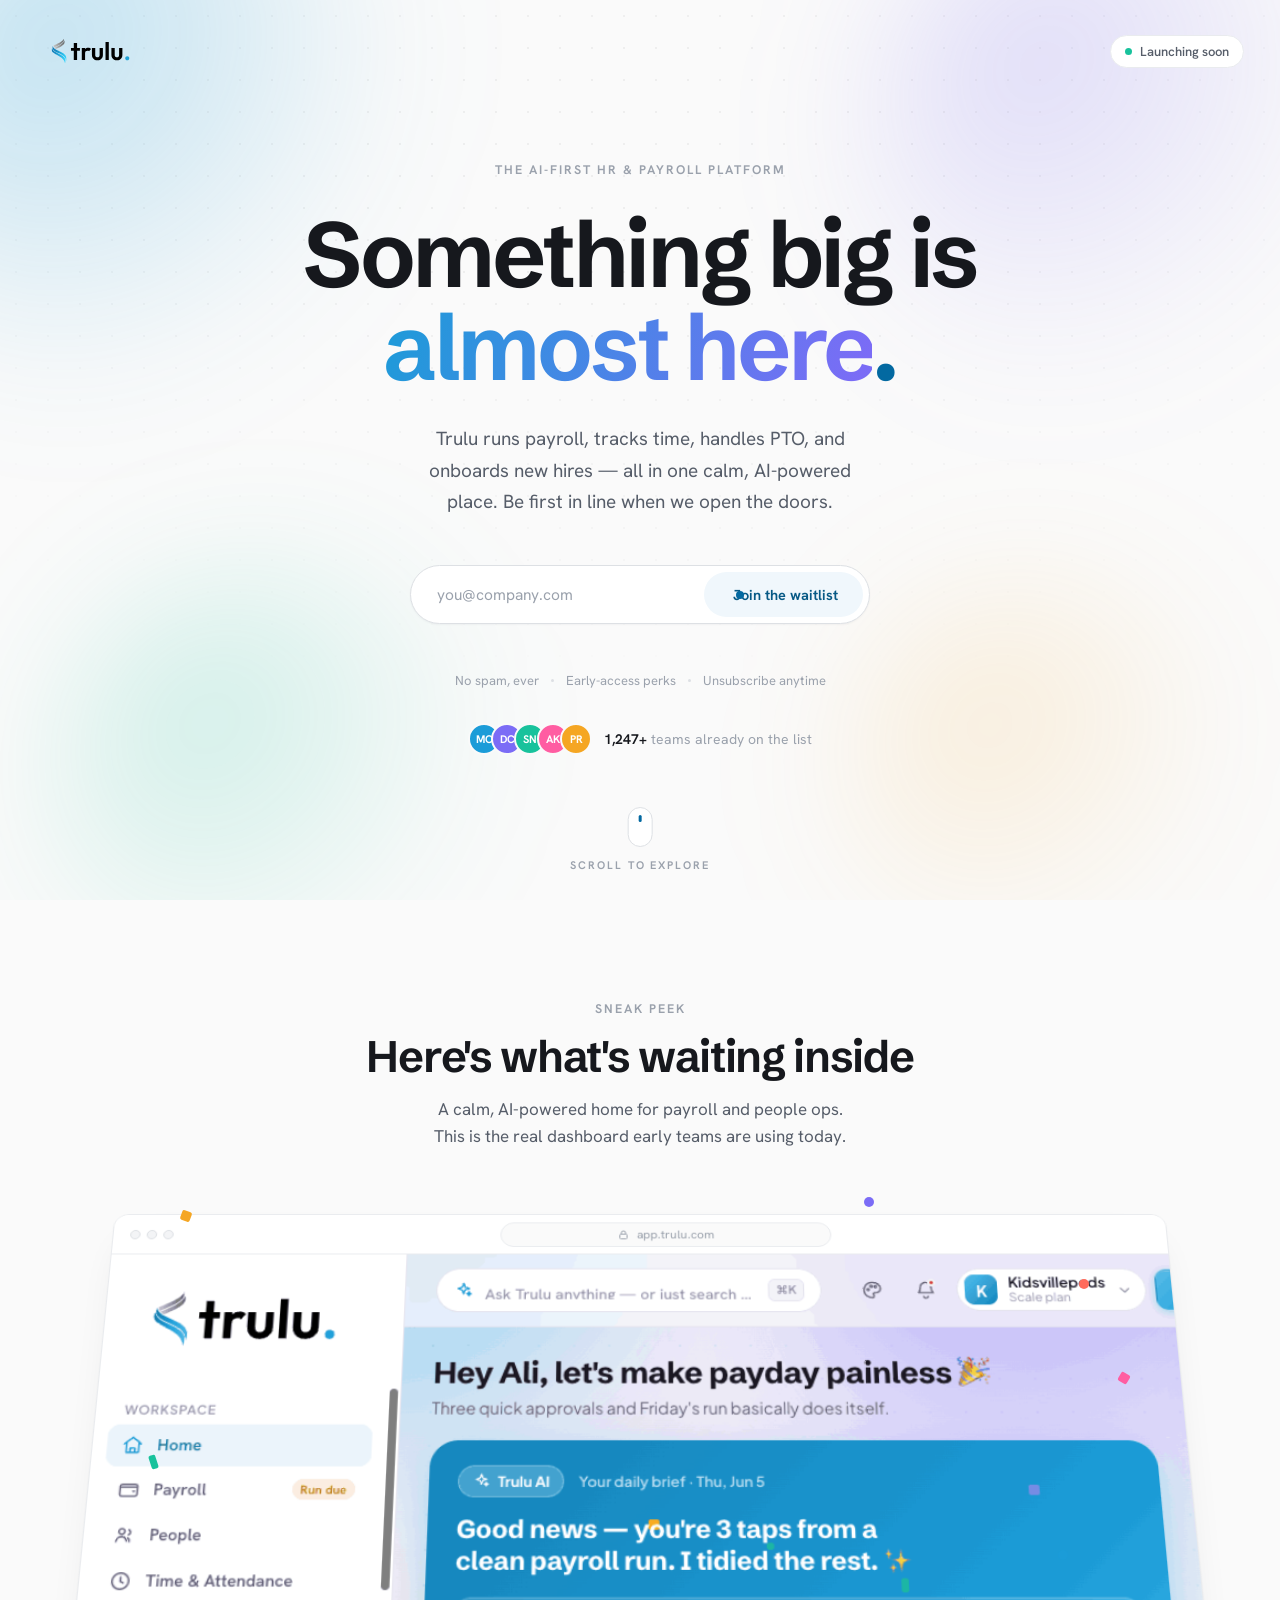
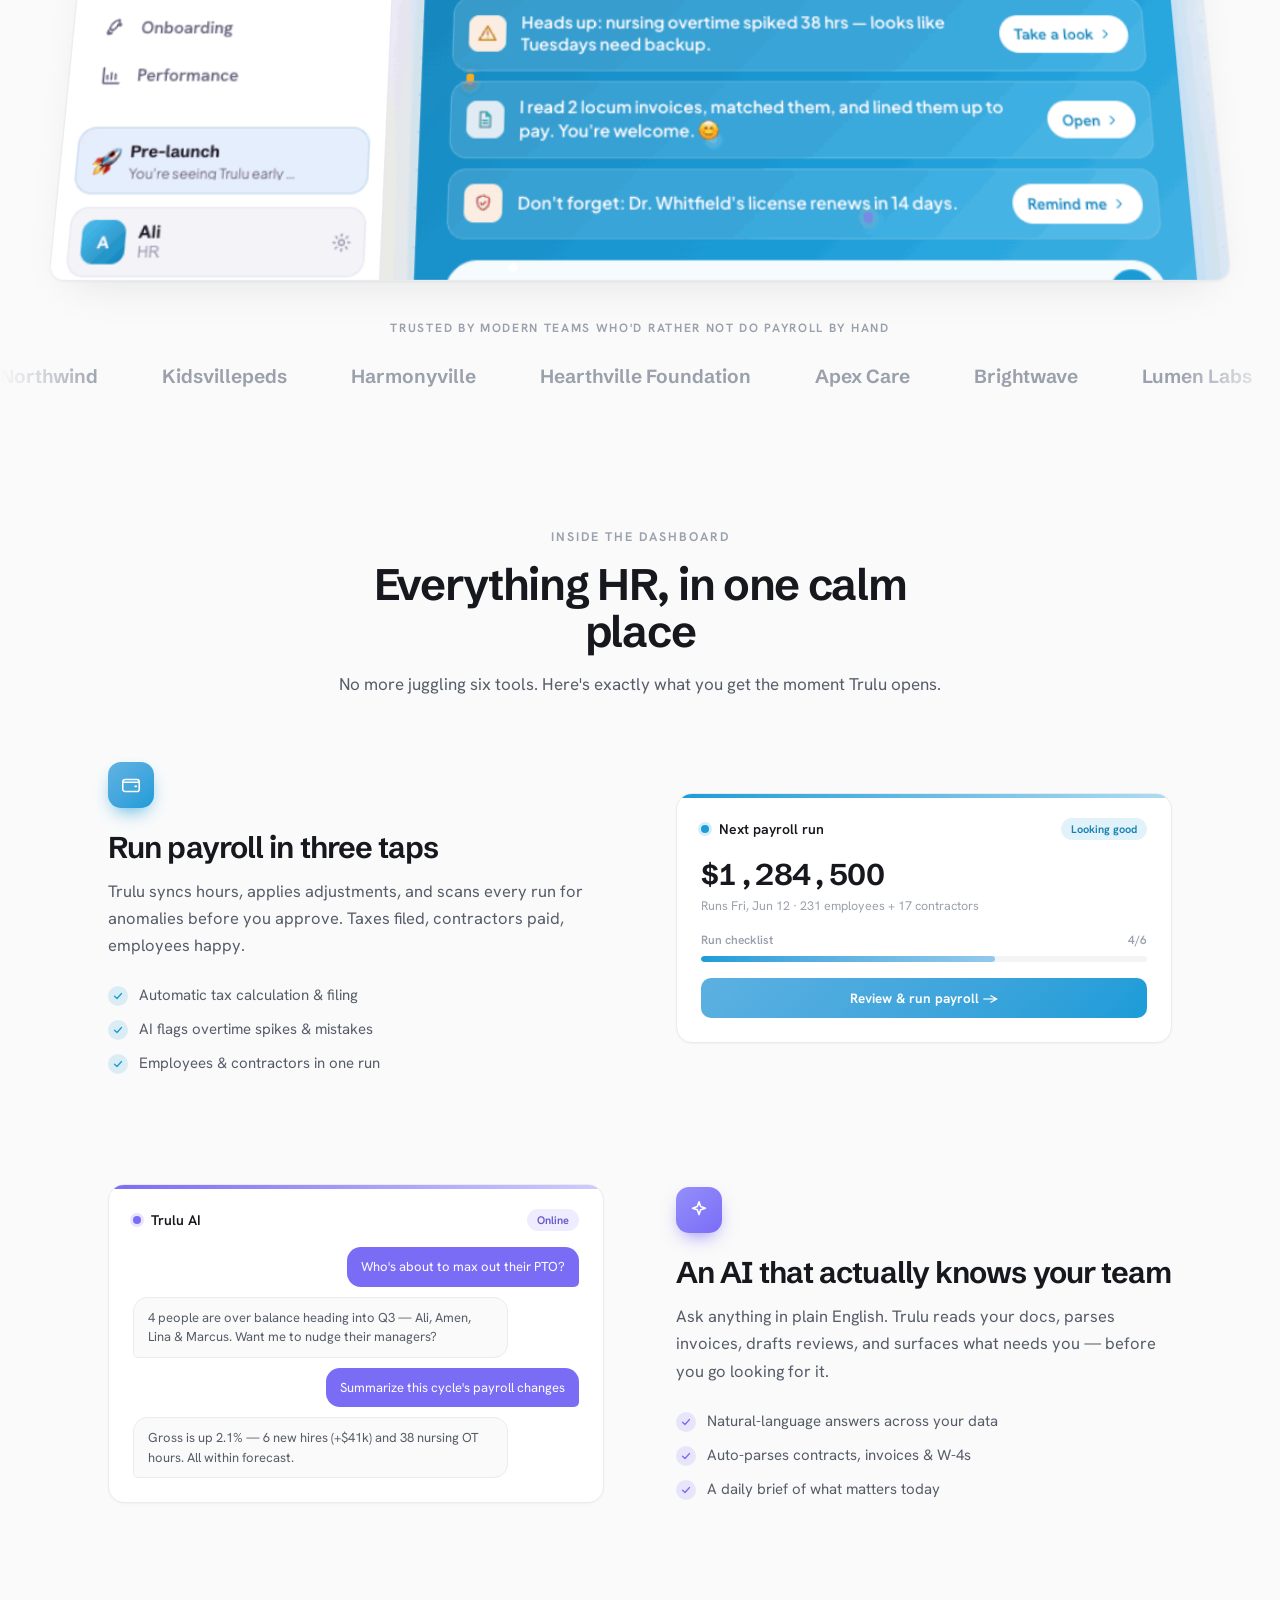
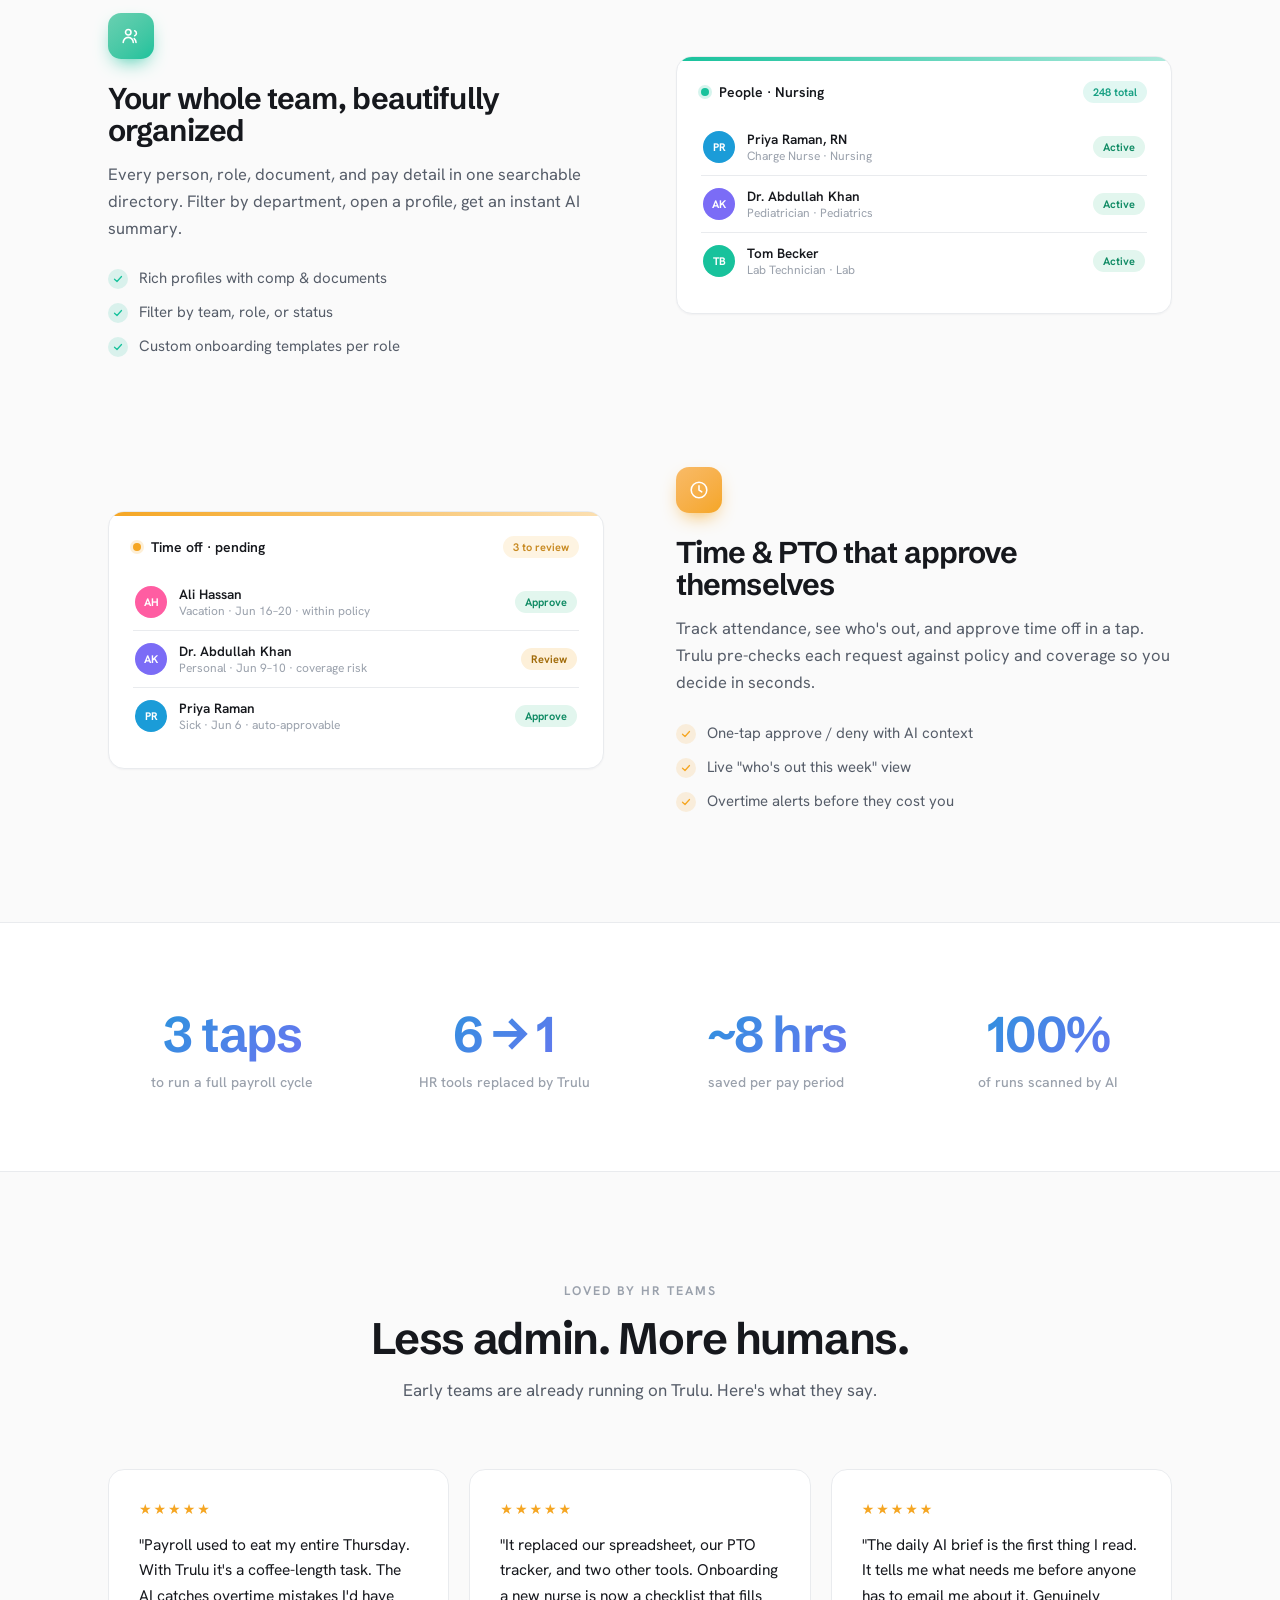
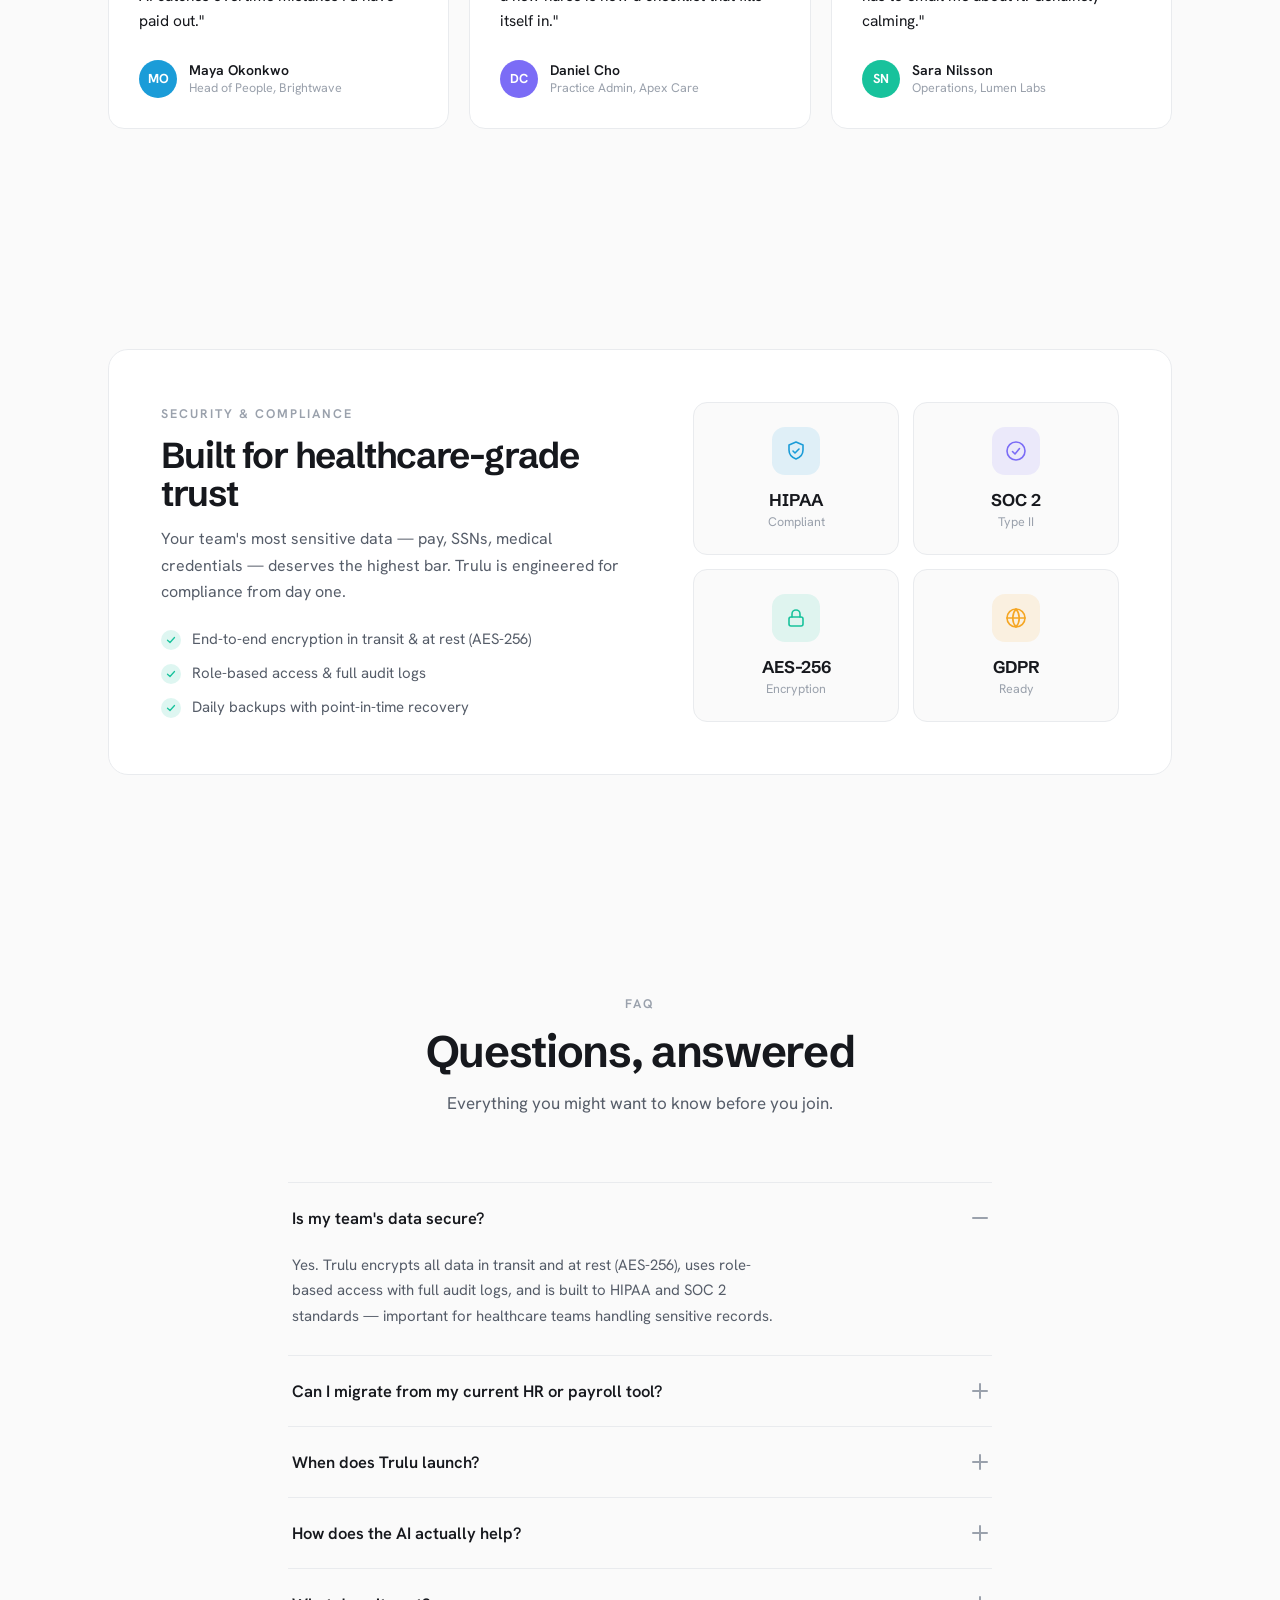
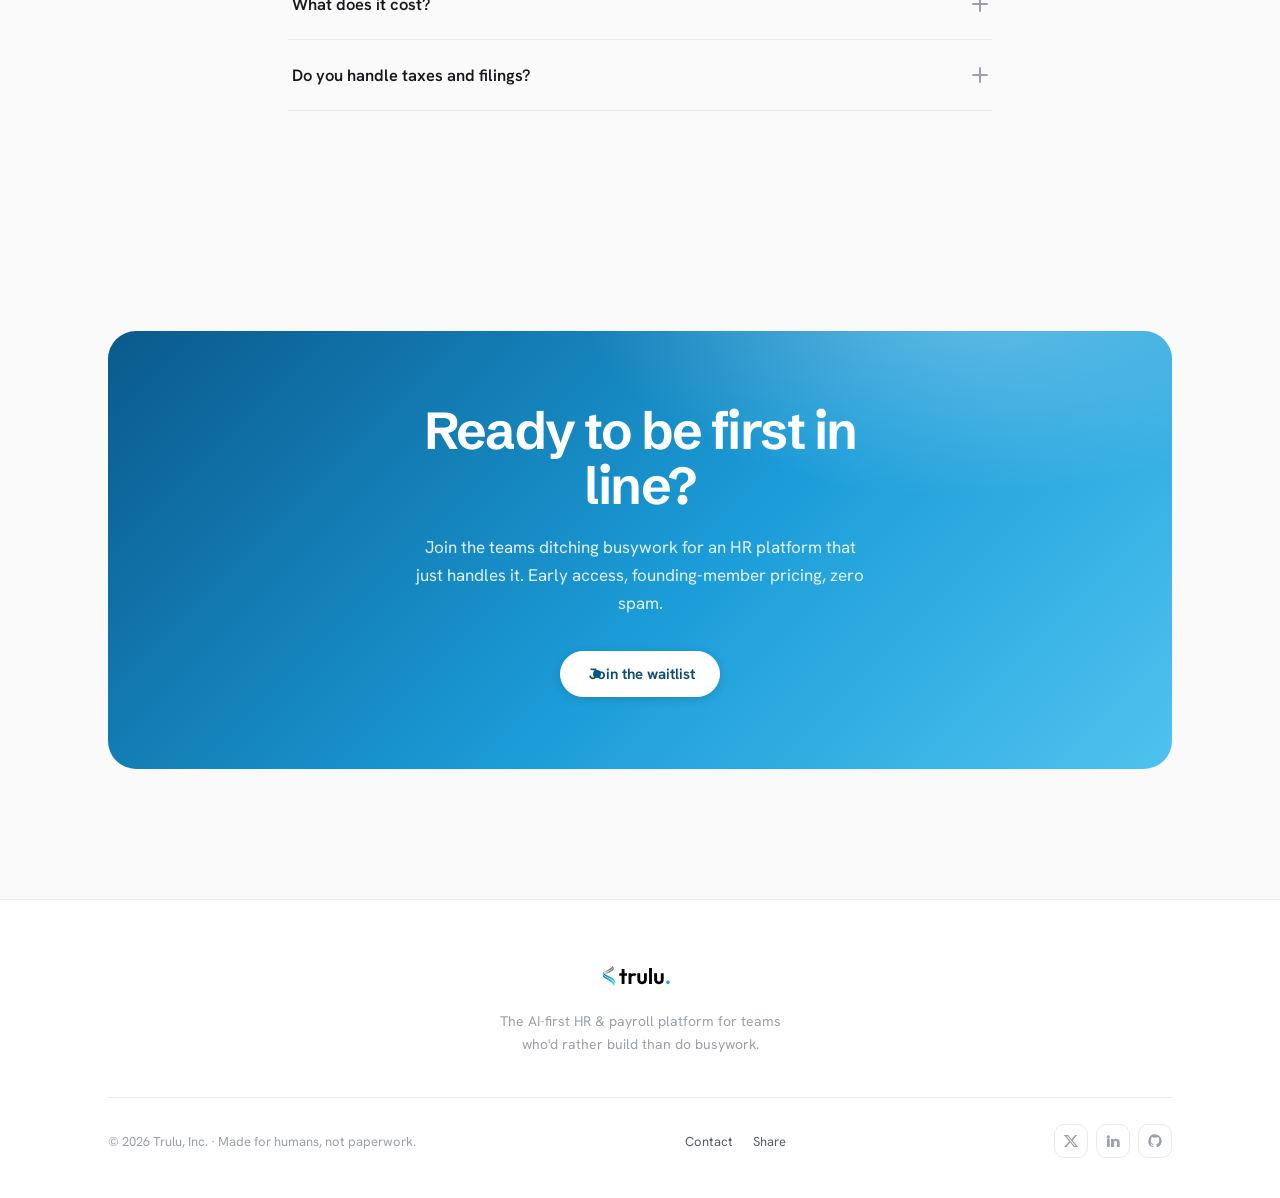
==== commit d77f0d25: "Port InteractiveHoverButton to vanilla CSS on all waitlist CTAs Faithful no-build port of the shadcn" ====
--- a/index.html
+++ b/index.html
@@ -25,7 +25,11 @@
       <a href="#security">Security</a>
       <a href="#faq">FAQ</a>
     </div>
-    <button class="btn-accent nav-cta" data-scroll-top>Join the waitlist</button>
+    <button class="ihb nav-cta" data-scroll-top>
+      <span class="ihb-text">Join the waitlist</span>
+      <span class="ihb-hover">Join the waitlist <svg width="16" height="16" viewBox="0 0 24 24" fill="none" stroke="currentColor" stroke-width="2" stroke-linecap="round" stroke-linejoin="round"><path d="M5 12h14"/><path d="m12 5 7 7-7 7"/></svg></span>
+      <span class="ihb-dot" aria-hidden="true"></span>
+    </button>
   </div>
 </nav>
 
@@ -55,7 +59,11 @@
       <form class="cs-form cs-reveal d4" id="waitForm" novalidate>
         <div class="cs-field">
           <input id="csEmail" type="email" placeholder="you@company.com" autocomplete="email" aria-label="Email address" required />
-          <button type="submit" id="csSubmit">Join the waitlist</button>
+          <button type="submit" id="csSubmit" class="ihb ihb-tint">
+            <span class="ihb-text">Join the waitlist</span>
+            <span class="ihb-hover">Join the waitlist <svg width="16" height="16" viewBox="0 0 24 24" fill="none" stroke="currentColor" stroke-width="2" stroke-linecap="round" stroke-linejoin="round"><path d="M5 12h14"/><path d="m12 5 7 7-7 7"/></svg></span>
+            <span class="ihb-dot" aria-hidden="true"></span>
+          </button>
         </div>
         <div class="cs-err" id="csErr"></div>
         <div class="cs-note">
@@ -356,7 +364,11 @@
       <div class="cta-inner reveal">
         <h2>Ready to be first in line?</h2>
         <p>Join the teams ditching busywork for an HR platform that just handles it. Early access, founding-member pricing, zero spam.</p>
-        <button class="btn-white btn-lg" data-scroll-top>Join the waitlist</button>
+        <button class="ihb ihb-white btn-lg" data-scroll-top>
+          <span class="ihb-text">Join the waitlist</span>
+          <span class="ihb-hover">Join the waitlist <svg width="17" height="17" viewBox="0 0 24 24" fill="none" stroke="currentColor" stroke-width="2" stroke-linecap="round" stroke-linejoin="round"><path d="M5 12h14"/><path d="m12 5 7 7-7 7"/></svg></span>
+          <span class="ihb-dot" aria-hidden="true"></span>
+        </button>
       </div>
     </div>
   </section>
--- a/site.css
+++ b/site.css
@@ -60,6 +60,29 @@
 .btn-white:hover { transform: translateY(-2px); box-shadow: 0 10px 26px rgba(0,0,0,.22); }
 .btn-lg { padding: 15px 32px; font-size: 16px; }
 
+/* ---------- Interactive hover button
+   Vanilla port of the shadcn/ui InteractiveHoverButton (React/Tailwind):
+   label slides out right as an overlay label + arrow slides in, while a
+   small dot expands to flood the button with the primary color. ---------- */
+.ihb { position: relative; overflow: hidden; cursor: pointer; border-radius: 999px;
+  border: 1px solid var(--border-2); background: var(--surface);
+  font-family: var(--font-sans); font-weight: 650; font-size: 15px; color: var(--text);
+  padding: 12px 26px; text-align: center; }
+.ihb .ihb-text { display: inline-block; transform: translateX(2px); transition: transform .3s, opacity .3s; }
+.ihb .ihb-hover { position: absolute; inset: 0; z-index: 2; display: flex; align-items: center; justify-content: center;
+  gap: 8px; color: #fff; transform: translateX(48px); opacity: 0; transition: transform .3s, opacity .3s; white-space: nowrap; }
+.ihb .ihb-dot { position: absolute; left: 20%; top: 40%; width: 8px; height: 8px; border-radius: 8px;
+  background: var(--accent); transition: all .3s; z-index: 1; }
+.ihb:hover .ihb-text, .ihb:focus-visible .ihb-text { transform: translateX(48px); opacity: 0; }
+.ihb:hover .ihb-hover, .ihb:focus-visible .ihb-hover { transform: translateX(-2px); opacity: 1; }
+.ihb:hover .ihb-dot, .ihb:focus-visible .ihb-dot { left: 0; top: 0; width: 100%; height: 100%; transform: scale(1.8); }
+.ihb:focus-visible { outline: 2px solid var(--accent); outline-offset: 2px; }
+/* tinted variant — used for the hero form submit */
+.ihb.ihb-tint { background: var(--accent-soft); border-color: transparent; color: var(--accent-strong); }
+/* white variant — used on the gradient CTA band */
+.ihb.ihb-white { background: #fff; border-color: #fff; color: #0f4c6e; box-shadow: 0 2px 10px rgba(0,0,0,.14); }
+.ihb.ihb-white .ihb-dot { background: var(--accent-strong); }
+
 /* ============================================================
    STICKY NAV — hidden over the hero, slides in after
    ============================================================ */
@@ -76,6 +99,7 @@
 .nav-links a { font-size: 14.5px; font-weight: 500; color: var(--text-2); transition: color .15s; }
 .nav-links a:hover { color: var(--text); }
 .nav-cta { margin-left: auto; padding: 10px 20px; font-size: 14px; }
+.ihb.nav-cta { padding: 10px 20px; }
 
 /* ============================================================
    HERO — 100vh, quiet canvas, type carries it
@@ -129,12 +153,7 @@
 .cs-field input { flex: 1; border: none; outline: none; background: transparent; font-family: var(--font-sans);
   font-size: 15.5px; color: var(--text); padding: 12px 20px; min-width: 0; }
 .cs-field input::placeholder { color: var(--text-3); }
-.cs-field button { flex: 0 0 auto; border: none; cursor: pointer; border-radius: 999px;
-  font-family: var(--font-sans); font-weight: 600; font-size: 14.5px; color: #fff; padding: 0 26px;
-  background: linear-gradient(135deg, #2fb2e8, var(--accent) 60%, var(--accent-strong));
-  box-shadow: 0 4px 14px -4px rgba(3,105,161,.4);
-  transition: transform .14s var(--bounce), box-shadow .2s, filter .15s; white-space: nowrap; }
-.cs-field button:hover { transform: translateY(-1px); box-shadow: 0 8px 22px -6px rgba(3,105,161,.5); filter: saturate(1.1); }
+.cs-field button { flex: 0 0 auto; white-space: nowrap; font-size: 14.5px; padding: 0 26px; }
 .cs-field button:disabled { opacity: .65; cursor: default; }
 .cs-note { font-size: 13px; color: var(--text-3); margin-top: 18px; display: flex; align-items: center; gap: 12px; justify-content: center; flex-wrap: wrap; }
 .cs-note i { width: 3px; height: 3px; border-radius: 50%; background: var(--border-2); }
@@ -339,7 +358,7 @@
   background: radial-gradient(60% 80% at 80% -10%, rgba(255,255,255,.32), transparent 60%); }
 .cta-inner h2 { font-size: clamp(32px, 4.6vw, 52px); max-width: 16ch; margin: 0 auto; color: #fff; position: relative; z-index: 1; }
 .cta-inner p { font-size: 17px; color: rgba(255,255,255,.88); margin: 20px auto 0; max-width: 46ch; line-height: 1.65; position: relative; z-index: 1; }
-.cta-inner .btn-white { margin-top: 34px; position: relative; z-index: 1; }
+.cta-inner .ihb { margin-top: 34px; position: relative; z-index: 1; }
 
 /* footer */
 .site-foot { border-top: 1px solid var(--border); padding: 56px 0 40px; background: var(--surface); }
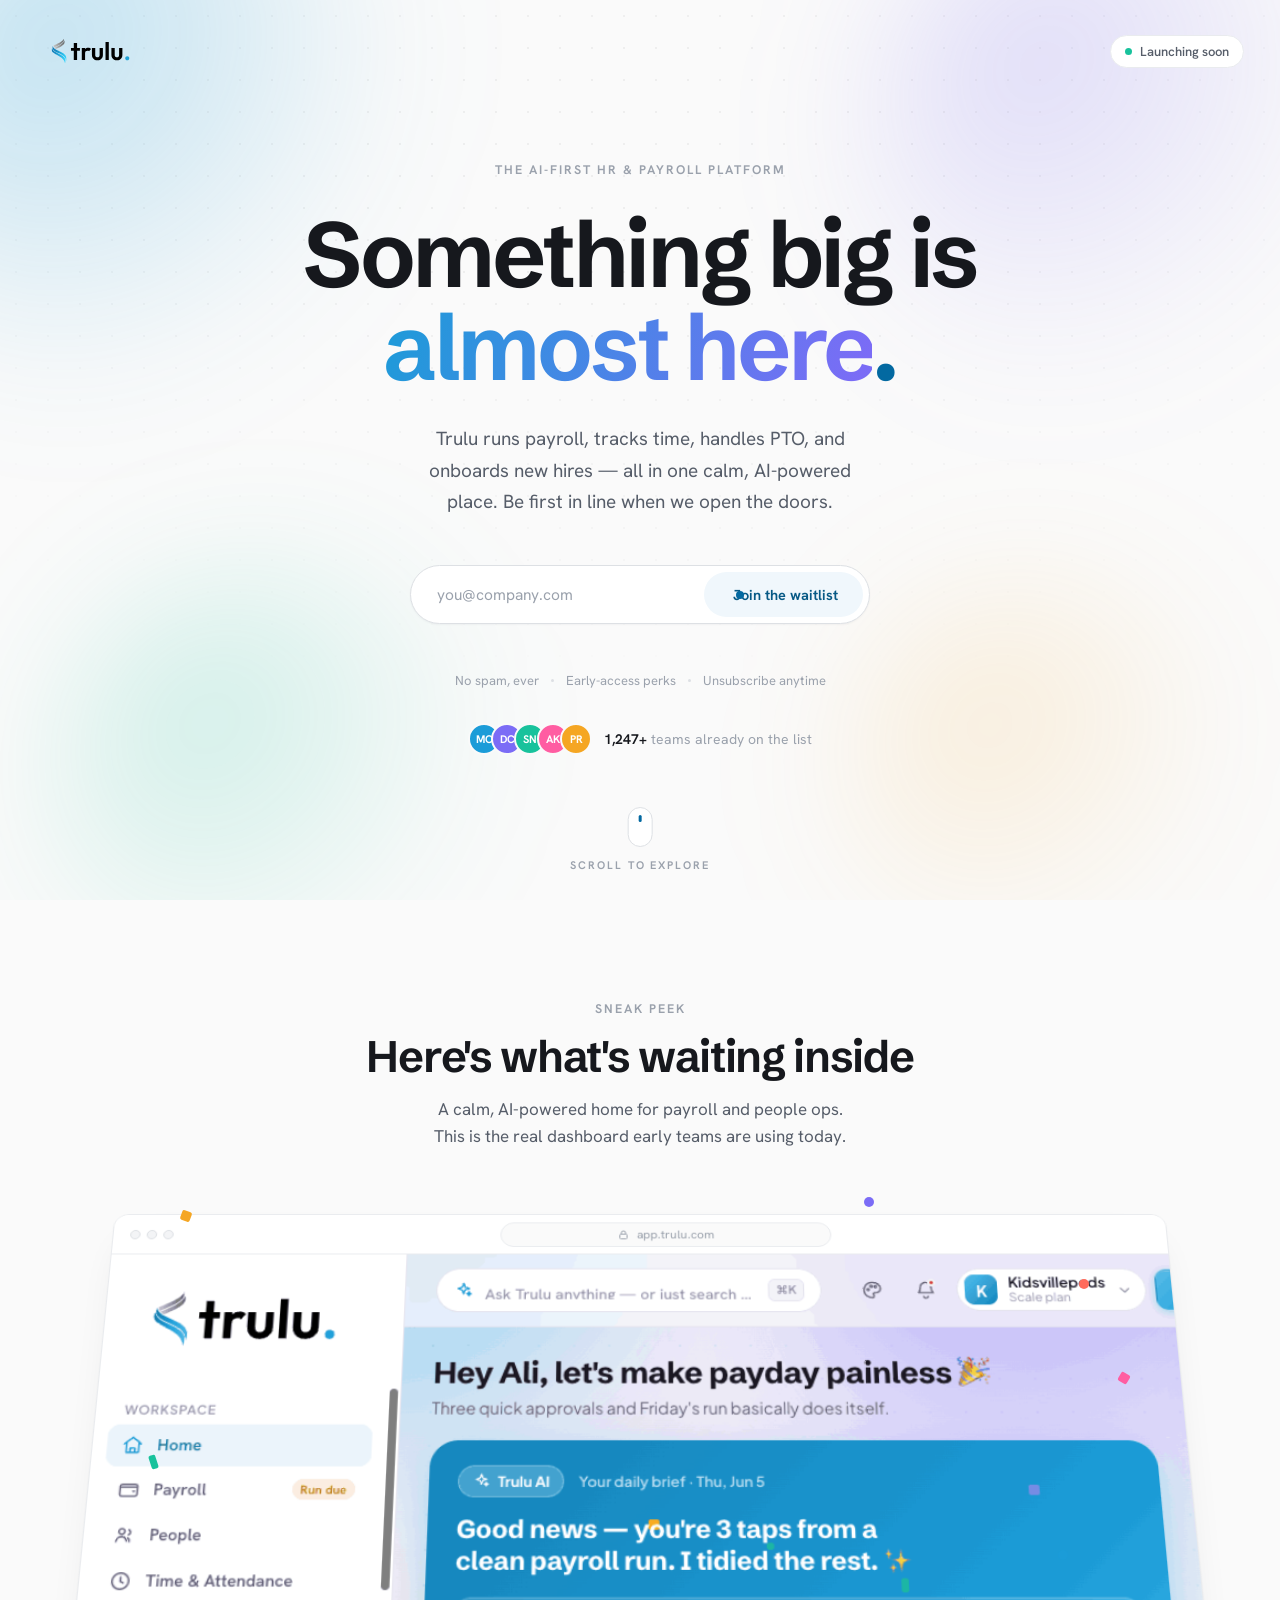
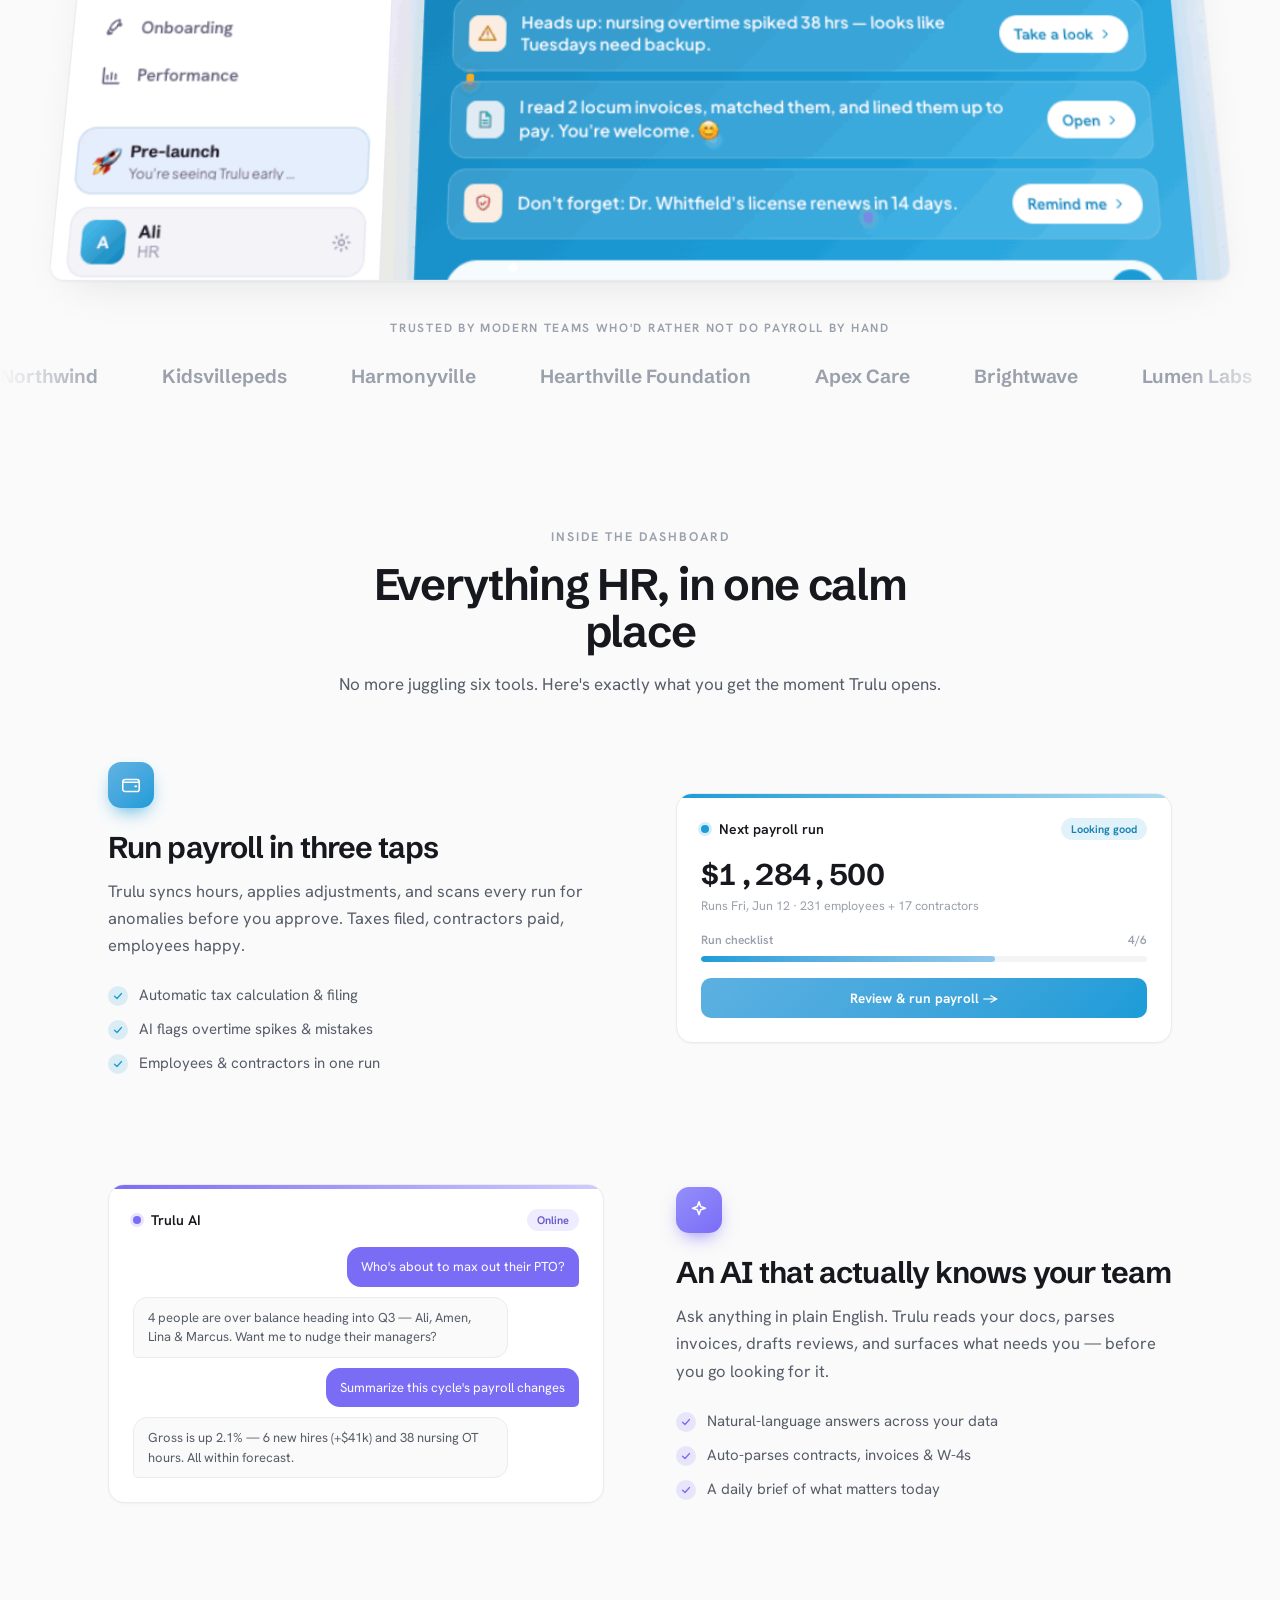
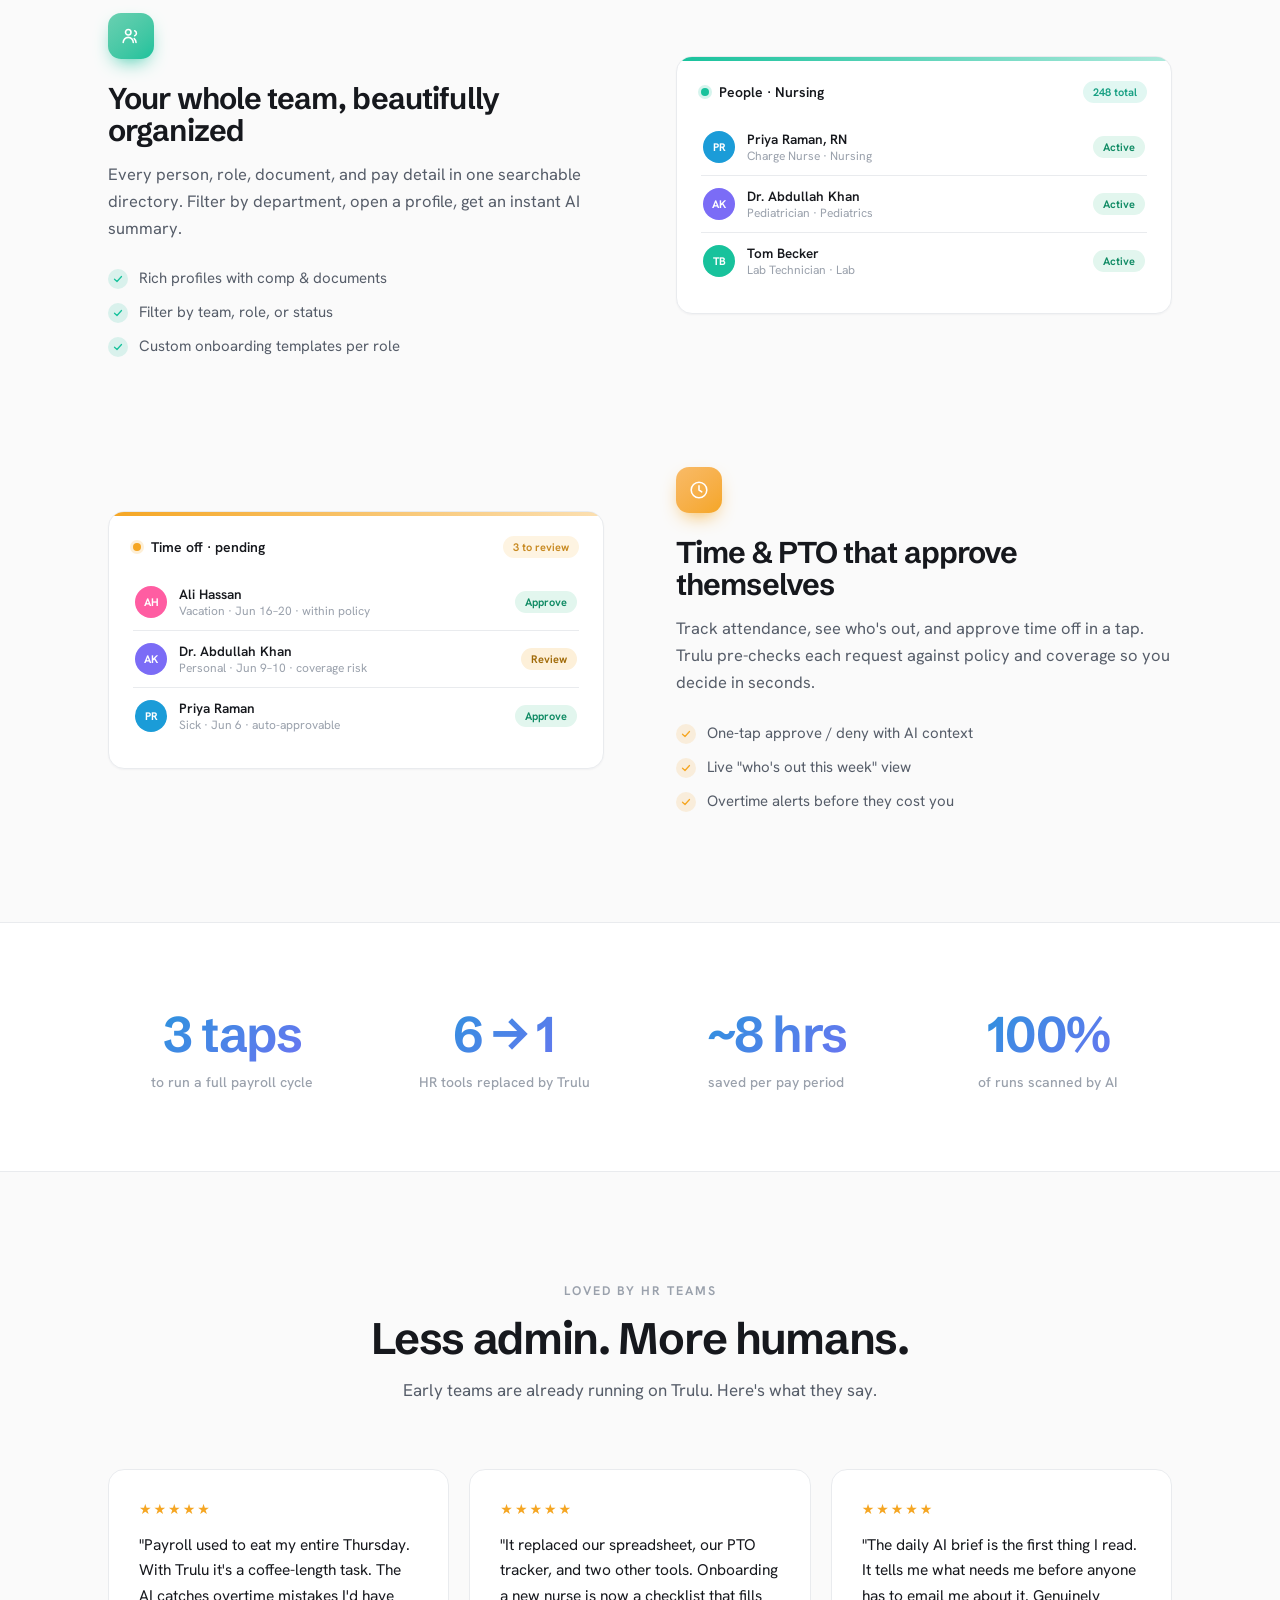
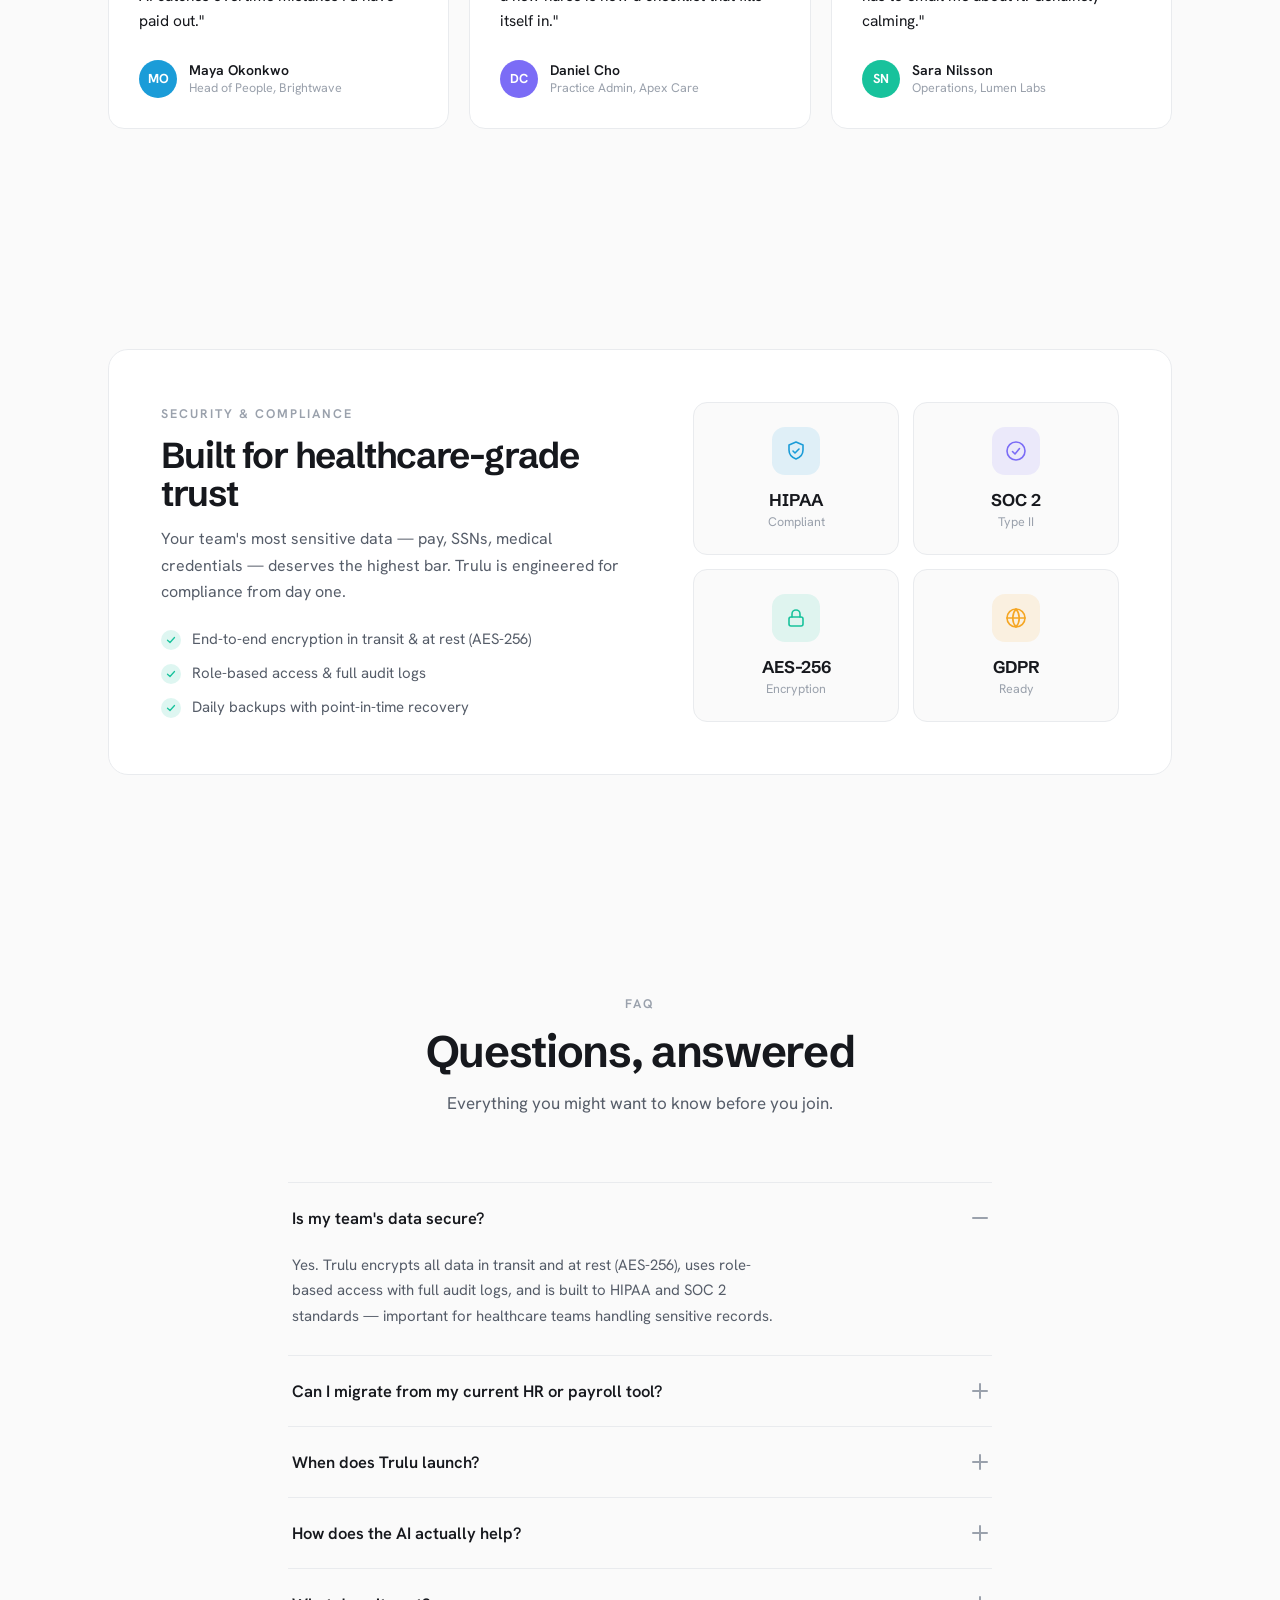
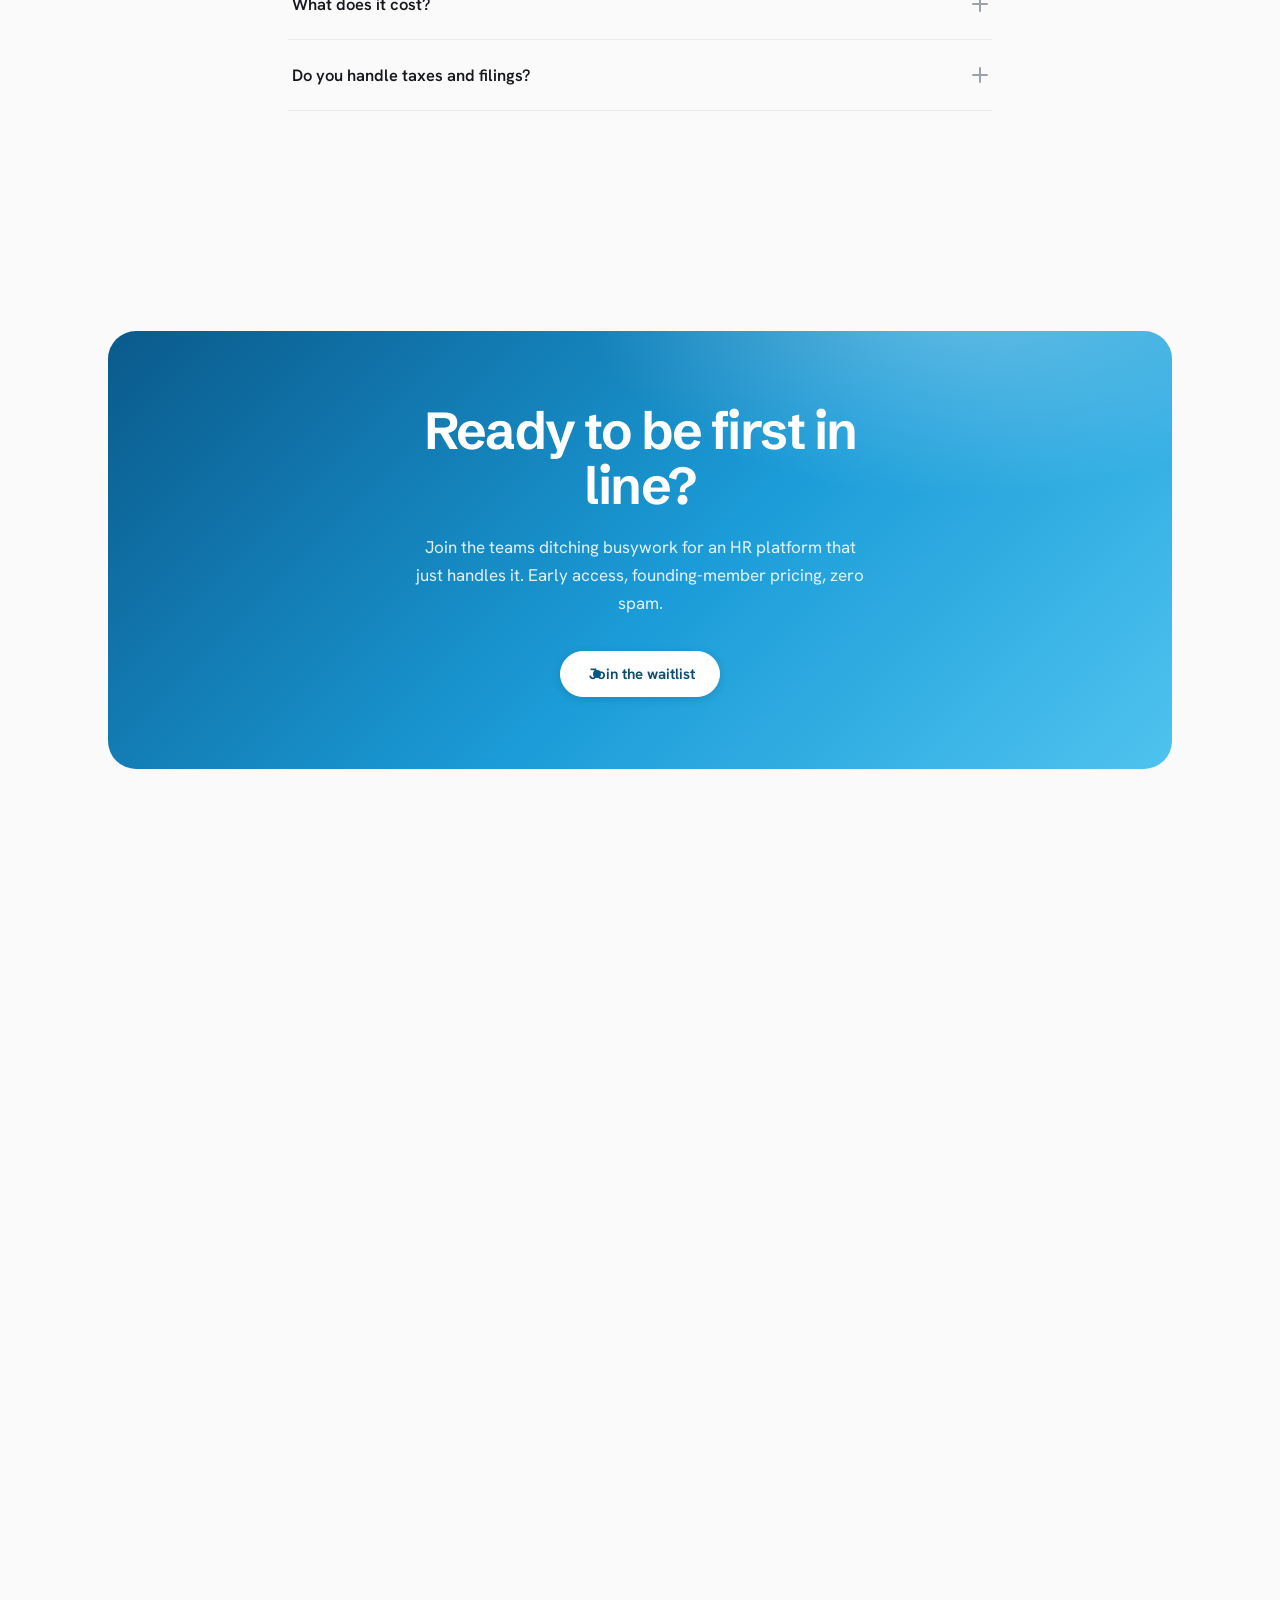
==== commit 35b735fa: "Port CinematicFooter (React/GSAP) to vanilla curtain-reveal footer Replace the static footer with a " ====
--- a/index.html
+++ b/index.html
@@ -374,27 +374,71 @@
   </section>
 </main>
 
-<!-- ============ FOOTER ============ -->
-<footer class="site-foot">
-  <div class="wrap">
-    <div class="foot-brand">
-      <img src="assets/trulu-logo-v4.svg" alt="Trulu" />
-      <p>The AI-first HR &amp; payroll platform for teams who'd rather build than do busywork.</p>
-    </div>
-    <div class="foot-bottom">
-      <span>© 2026 Trulu, Inc. · Made for humans, not paperwork.</span>
-      <div class="foot-links">
-        <a href="mailto:hello@trulu.com">Contact</a>
-        <a href="#" data-share="copy">Share</a>
-      </div>
-      <div class="foot-social">
-        <a href="#" data-stub aria-label="X"><svg width="16" height="16" viewBox="0 0 24 24" fill="currentColor"><path d="M18.2 3h3.3l-7.2 8.2L22.7 21h-6.6l-5.2-6.8L4.9 21H1.6l7.7-8.8L1.3 3H8l4.7 6.2L18.2 3Zm-1.2 16h1.8L7.1 4.9H5.2L17 19Z"/></svg></a>
-        <a href="#" data-stub aria-label="LinkedIn"><svg width="16" height="16" viewBox="0 0 24 24" fill="currentColor"><path d="M4.98 3.5A2.5 2.5 0 1 0 5 8.5a2.5 2.5 0 0 0-.02-5ZM3 9h4v12H3V9Zm6 0h3.8v1.7h.05c.53-1 1.83-2.05 3.76-2.05C20.4 8.65 22 10.6 22 14.1V21h-4v-6.1c0-1.45-.03-3.3-2-3.3-2 0-2.3 1.57-2.3 3.2V21H9V9Z"/></svg></a>
-        <a href="#" data-stub aria-label="GitHub"><svg width="16" height="16" viewBox="0 0 24 24" fill="currentColor"><path d="M12 2a10 10 0 0 0-3.16 19.49c.5.09.68-.22.68-.48v-1.7c-2.78.6-3.37-1.34-3.37-1.34-.45-1.16-1.11-1.47-1.11-1.47-.91-.62.07-.6.07-.6 1 .07 1.53 1.03 1.53 1.03.9 1.53 2.36 1.09 2.94.83.09-.65.35-1.09.63-1.34-2.22-.25-4.55-1.11-4.55-4.94 0-1.09.39-1.98 1.03-2.68-.1-.25-.45-1.27.1-2.65 0 0 .84-.27 2.75 1.02a9.6 9.6 0 0 1 5 0c1.91-1.29 2.75-1.02 2.75-1.02.55 1.38.2 2.4.1 2.65.64.7 1.03 1.59 1.03 2.68 0 3.84-2.34 4.69-4.57 4.94.36.31.68.92.68 1.85v2.74c0 .27.18.58.69.48A10 10 0 0 0 12 2Z"/></svg></a>
-      </div>
-    </div>
-  </div>
-</footer>
+<!-- ============ CINEMATIC FOOTER — curtain reveal ============
+     The wrapper sits in normal flow with a clip-path; the footer inside is
+     fixed to the viewport, so scrolling "lifts the page" off the footer. -->
+<div class="cf-wrap" id="cfWrap">
+  <footer class="cf">
+    <div class="cf-aurora" aria-hidden="true"></div>
+    <div class="cf-grid" aria-hidden="true"></div>
+    <div class="cf-giant" id="cfGiant" aria-hidden="true">TRULU</div>
+
+    <!-- diagonal marquee -->
+    <div class="cf-marquee" aria-hidden="true">
+      <div class="cf-marquee-track">
+        <div class="cf-mi">
+          <span>Payroll on autopilot</span><span class="s1">✦</span>
+          <span>AI daily brief</span><span class="s2">✦</span>
+          <span>Time &amp; PTO in one tap</span><span class="s1">✦</span>
+          <span>Onboarding that fills itself in</span><span class="s2">✦</span>
+          <span>HIPAA-grade privacy</span><span class="s1">✦</span>
+        </div>
+        <div class="cf-mi">
+          <span>Payroll on autopilot</span><span class="s1">✦</span>
+          <span>AI daily brief</span><span class="s2">✦</span>
+          <span>Time &amp; PTO in one tap</span><span class="s1">✦</span>
+          <span>Onboarding that fills itself in</span><span class="s2">✦</span>
+          <span>HIPAA-grade privacy</span><span class="s1">✦</span>
+        </div>
+      </div>
+    </div>
+
+    <!-- center content -->
+    <div class="cf-center">
+      <img class="cf-logo" src="assets/trulu-logo-v4.svg" alt="Trulu" />
+      <h2 class="cf-heading" id="cfHeading">See you on day one<span class="dot">.</span></h2>
+      <div class="cf-links" id="cfLinks">
+        <div class="cf-row">
+          <button class="cf-pill cf-pill-lg magnetic" data-scroll-top>
+            <svg width="18" height="18" viewBox="0 0 24 24" fill="none" stroke="currentColor" stroke-width="1.8" stroke-linecap="round" stroke-linejoin="round"><path d="M12 3l1.8 5.2L19 10l-5.2 1.8L12 17l-1.8-5.2L5 10l5.2-1.8L12 3Z"/></svg>
+            Join the waitlist
+          </button>
+          <a class="cf-pill cf-pill-lg magnetic" href="mailto:hello@trulu.com">
+            <svg width="18" height="18" viewBox="0 0 24 24" fill="none" stroke="currentColor" stroke-width="1.8" stroke-linecap="round" stroke-linejoin="round"><rect x="3" y="5" width="18" height="14" rx="2.5"/><path d="m3 7 9 6 9-6"/></svg>
+            Email us
+          </a>
+        </div>
+        <div class="cf-row">
+          <a class="cf-pill magnetic" href="mailto:hello@trulu.com">Contact</a>
+          <a class="cf-pill magnetic" href="#" data-share="copy">Copy link</a>
+          <a class="cf-pill magnetic" href="#" data-share="x">Post on X</a>
+          <a class="cf-pill magnetic" href="#" data-share="linkedin">Share on LinkedIn</a>
+        </div>
+      </div>
+    </div>
+
+    <!-- bottom bar -->
+    <div class="cf-bottom">
+      <div class="cf-copy">© 2026 Trulu, Inc. All rights reserved.</div>
+      <div class="cf-pill cf-badge">
+        <span>Crafted with</span><span class="cf-heart">❤</span><span>by</span><b>Trulu</b>
+      </div>
+      <button class="cf-pill cf-top magnetic" data-scroll-top aria-label="Back to top">
+        <svg width="19" height="19" viewBox="0 0 24 24" fill="none" stroke="currentColor" stroke-width="2" stroke-linecap="round" stroke-linejoin="round"><path d="M5 10l7-7m0 0l7 7m-7-7v18"/></svg>
+      </button>
+    </div>
+  </footer>
+</div>
 
 <div class="cs-burst" id="burst" aria-hidden="true"></div>
 
--- a/site.css
+++ b/site.css
@@ -360,20 +360,83 @@
 .cta-inner p { font-size: 17px; color: rgba(255,255,255,.88); margin: 20px auto 0; max-width: 46ch; line-height: 1.65; position: relative; z-index: 1; }
 .cta-inner .ihb { margin-top: 34px; position: relative; z-index: 1; }
 
-/* footer */
-.site-foot { border-top: 1px solid var(--border); padding: 56px 0 40px; background: var(--surface); }
-.foot-brand { display: flex; flex-direction: column; align-items: center; text-align: center; gap: 14px; }
-.foot-brand img { height: 40px; width: auto; }
-.foot-brand p { font-size: 14px; color: var(--text-3); max-width: 40ch; line-height: 1.6; }
-.foot-bottom { display: flex; align-items: center; justify-content: space-between; gap: 16px; margin-top: 42px; padding-top: 26px;
-  border-top: 1px solid var(--border); font-size: 13px; color: var(--text-3); flex-wrap: wrap; }
-.foot-links { display: flex; gap: 20px; }
-.foot-links a { color: var(--text-2); transition: color .15s; }
-.foot-links a:hover { color: var(--text); }
-.foot-social { display: flex; gap: 8px; }
-.foot-social a { width: 34px; height: 34px; border-radius: 10px; border: 1px solid var(--border); display: grid; place-items: center;
-  color: var(--text-3); transition: color .15s, border-color .15s; }
-.foot-social a:hover { color: var(--text); border-color: var(--border-2); }
+/* ---------- Cinematic footer
+   Vanilla port of the CinematicFooter React/GSAP component: a clip-path
+   "curtain" wrapper in normal flow with a viewport-fixed footer inside,
+   so the page scrolls away to reveal it. Parallax scrub and magnetic
+   pills are driven by a small scroll/mouse handler in site.js. ---------- */
+.cf-wrap { position: relative; height: 100svh; clip-path: polygon(0 0, 100% 0, 100% 100%, 0 100%); }
+.cf { position: fixed; bottom: 0; left: 0; width: 100%; height: 100svh; overflow: hidden;
+  display: flex; flex-direction: column; justify-content: space-between;
+  background: var(--bg); border-top: 1px solid var(--border); }
+
+.cf-aurora { position: absolute; left: 50%; top: 50%; width: 80vw; height: 60vh; transform: translate(-50%, -50%);
+  border-radius: 50%; filter: blur(80px); pointer-events: none; opacity: .8;
+  background: radial-gradient(circle at 50% 50%, rgba(27,156,216,.16) 0%, rgba(123,108,246,.13) 40%, transparent 70%); }
+.cf-grid { position: absolute; inset: 0; pointer-events: none;
+  background-size: 60px 60px;
+  background-image:
+    linear-gradient(to right, rgba(22,24,29,.04) 1px, transparent 1px),
+    linear-gradient(to bottom, rgba(22,24,29,.04) 1px, transparent 1px);
+  -webkit-mask-image: linear-gradient(to bottom, transparent, #000 30%, #000 70%, transparent);
+  mask-image: linear-gradient(to bottom, transparent, #000 30%, #000 70%, transparent); }
+.cf-giant { position: absolute; bottom: -4vh; left: 50%; transform: translateX(-50%); z-index: 0;
+  font-family: var(--font-display); font-size: 25vw; line-height: .75; font-weight: 700; letter-spacing: -.05em;
+  white-space: nowrap; pointer-events: none; user-select: none; color: transparent;
+  -webkit-text-stroke: 1px rgba(22,24,29,.08);
+  background: linear-gradient(180deg, rgba(22,24,29,.10) 0%, transparent 60%);
+  -webkit-background-clip: text; background-clip: text; will-change: transform, opacity; }
+
+.cf-marquee { position: absolute; top: 52px; left: -5%; width: 110%; transform: rotate(-2deg); z-index: 2;
+  border-top: 1px solid var(--border); border-bottom: 1px solid var(--border);
+  background: rgba(255,255,255,.65); backdrop-filter: blur(10px); -webkit-backdrop-filter: blur(10px);
+  padding: 13px 0; overflow: hidden; box-shadow: 0 24px 50px -32px rgba(16,24,40,.3); }
+.cf-marquee-track { display: flex; width: max-content;
+  font-size: 11.5px; font-weight: 700; letter-spacing: .3em; text-transform: uppercase; color: var(--text-3); }
+.cf-mi { display: flex; align-items: center; gap: 44px; padding: 0 22px; white-space: nowrap; }
+.cf-mi .s1 { color: rgba(27,156,216,.65); }
+.cf-mi .s2 { color: rgba(123,108,246,.65); }
+
+.cf-center { position: relative; z-index: 3; flex: 1; display: flex; flex-direction: column; align-items: center; justify-content: center;
+  padding: 110px 24px 0; text-align: center; }
+.cf-logo { height: 42px; width: auto; margin-bottom: 28px; }
+.cf-heading { font-size: clamp(38px, 6.6vw, 82px); font-weight: 650; letter-spacing: -.035em; margin: 0 0 42px;
+  background: linear-gradient(180deg, var(--text) 0%, rgba(22,24,29,.45) 100%);
+  -webkit-background-clip: text; background-clip: text; -webkit-text-fill-color: transparent;
+  filter: drop-shadow(0 0 20px rgba(22,24,29,.12)); will-change: transform, opacity; }
+.cf-heading .dot { -webkit-text-fill-color: var(--accent); }
+.cf-links { display: flex; flex-direction: column; align-items: center; gap: 18px; width: 100%; will-change: transform, opacity; }
+.cf-row { display: flex; flex-wrap: wrap; justify-content: center; gap: 14px; }
+
+/* glass pills */
+.cf-pill { display: inline-flex; align-items: center; justify-content: center; gap: 10px; cursor: pointer;
+  border-radius: 999px; padding: 11px 22px;
+  font-family: var(--font-sans); font-weight: 600; font-size: 13px; color: var(--text-2); text-align: center;
+  background: linear-gradient(145deg, rgba(22,24,29,.04) 0%, rgba(22,24,29,.01) 100%);
+  border: 1px solid rgba(22,24,29,.09);
+  box-shadow: 0 10px 30px -14px rgba(16,24,40,.18), inset 0 1px 1px rgba(255,255,255,.85);
+  backdrop-filter: blur(16px); -webkit-backdrop-filter: blur(16px);
+  transition: background .4s cubic-bezier(.16,1,.3,1), border-color .4s, box-shadow .4s, color .4s; }
+.cf-pill:hover { color: var(--text);
+  background: linear-gradient(145deg, rgba(22,24,29,.08) 0%, rgba(22,24,29,.02) 100%);
+  border-color: rgba(22,24,29,.2);
+  box-shadow: 0 20px 40px -16px rgba(16,24,40,.28), inset 0 1px 1px rgba(255,255,255,.9); }
+.cf-pill svg { color: var(--text-3); transition: color .4s; flex: 0 0 auto; }
+.cf-pill:hover svg { color: var(--accent); }
+.cf-pill-lg { padding: 17px 34px; font-size: 15px; font-weight: 650; color: var(--text); }
+.magnetic { will-change: transform; }
+
+/* bottom bar */
+.cf-bottom { position: relative; z-index: 4; display: flex; align-items: center; justify-content: space-between;
+  gap: 18px; padding: 0 40px 30px; flex-wrap: wrap; }
+.cf-copy { font-size: 10.5px; font-weight: 650; letter-spacing: .14em; text-transform: uppercase; color: var(--text-3); }
+.cf-badge { cursor: default; gap: 8px; padding: 10px 20px;
+  font-size: 10.5px; font-weight: 700; letter-spacing: .12em; text-transform: uppercase; color: var(--text-3); }
+.cf-badge b { color: var(--text); font-weight: 700; font-size: 13px; letter-spacing: 0; text-transform: none; margin-left: 2px; }
+.cf-heart { color: #ff5da2; font-size: 15px; }
+.cf-top { width: 48px; height: 48px; padding: 0; border-radius: 50%; color: var(--text-2); }
+.cf-top svg { transition: transform .3s; color: inherit; }
+.cf-top:hover svg { transform: translateY(-4px); }
 
 /* confetti burst host (waitlist success) */
 .cs-burst { position: fixed; inset: 0; z-index: 80; pointer-events: none; overflow: hidden; }
@@ -399,6 +462,9 @@
   .lp-confetti i { animation: c-float 7s ease-in-out infinite; }
   .lp-confetti i:nth-child(2n) { animation-duration: 9s; }
   .lp-confetti i:nth-child(3n) { animation-duration: 6s; }
+  .cf-aurora { animation: cf-breathe 8s ease-in-out infinite alternate; }
+  .cf-marquee-track { animation: cf-marq 40s linear infinite; }
+  .cf-heart { animation: cf-heartbeat 2s cubic-bezier(.25,1,.5,1) infinite; }
   /* scroll reveal — transform only, never opacity (content always visible) */
   .js .reveal { transform: translateY(22px); }
   .js .reveal.in { animation: lp-rise .7s var(--ease) forwards; }
@@ -420,6 +486,12 @@
 @keyframes drift2 { 50% { transform: translate(-6vw, 6vh) scale(1.08); } }
 @keyframes drift3 { 50% { transform: translate(6vw, -5vh) scale(1.14); } }
 @keyframes drift4 { 50% { transform: translate(-5vw, -4vh) scale(1.1); } }
+@keyframes cf-breathe { 0% { transform: translate(-50%, -50%) scale(1); opacity: .6; } 100% { transform: translate(-50%, -50%) scale(1.1); opacity: 1; } }
+@keyframes cf-marq { from { transform: translateX(0); } to { transform: translateX(-50%); } }
+@keyframes cf-heartbeat {
+  0%, 100% { transform: scale(1); filter: drop-shadow(0 0 5px rgba(255,93,162,.5)); }
+  15%, 45% { transform: scale(1.2); filter: drop-shadow(0 0 10px rgba(255,93,162,.8)); }
+  30% { transform: scale(1); } }
 
 /* ============================================================
    RESPONSIVE
@@ -445,5 +517,10 @@
   .lp-ctaband { padding: 100px 0; }
   .lp-badges { grid-template-columns: 1fr 1fr; }
   .lp-sec-band { padding: 28px 22px; }
-  .foot-bottom { justify-content: center; text-align: center; }
+  .cf-marquee { top: 34px; padding: 10px 0; }
+  .cf-center { padding-top: 84px; }
+  .cf-logo { height: 36px; margin-bottom: 20px; }
+  .cf-pill-lg { padding: 14px 26px; font-size: 14px; }
+  .cf-bottom { flex-direction: column; justify-content: center; padding: 0 20px 24px; gap: 12px; }
+  .cf-badge { order: -1; }
 }
